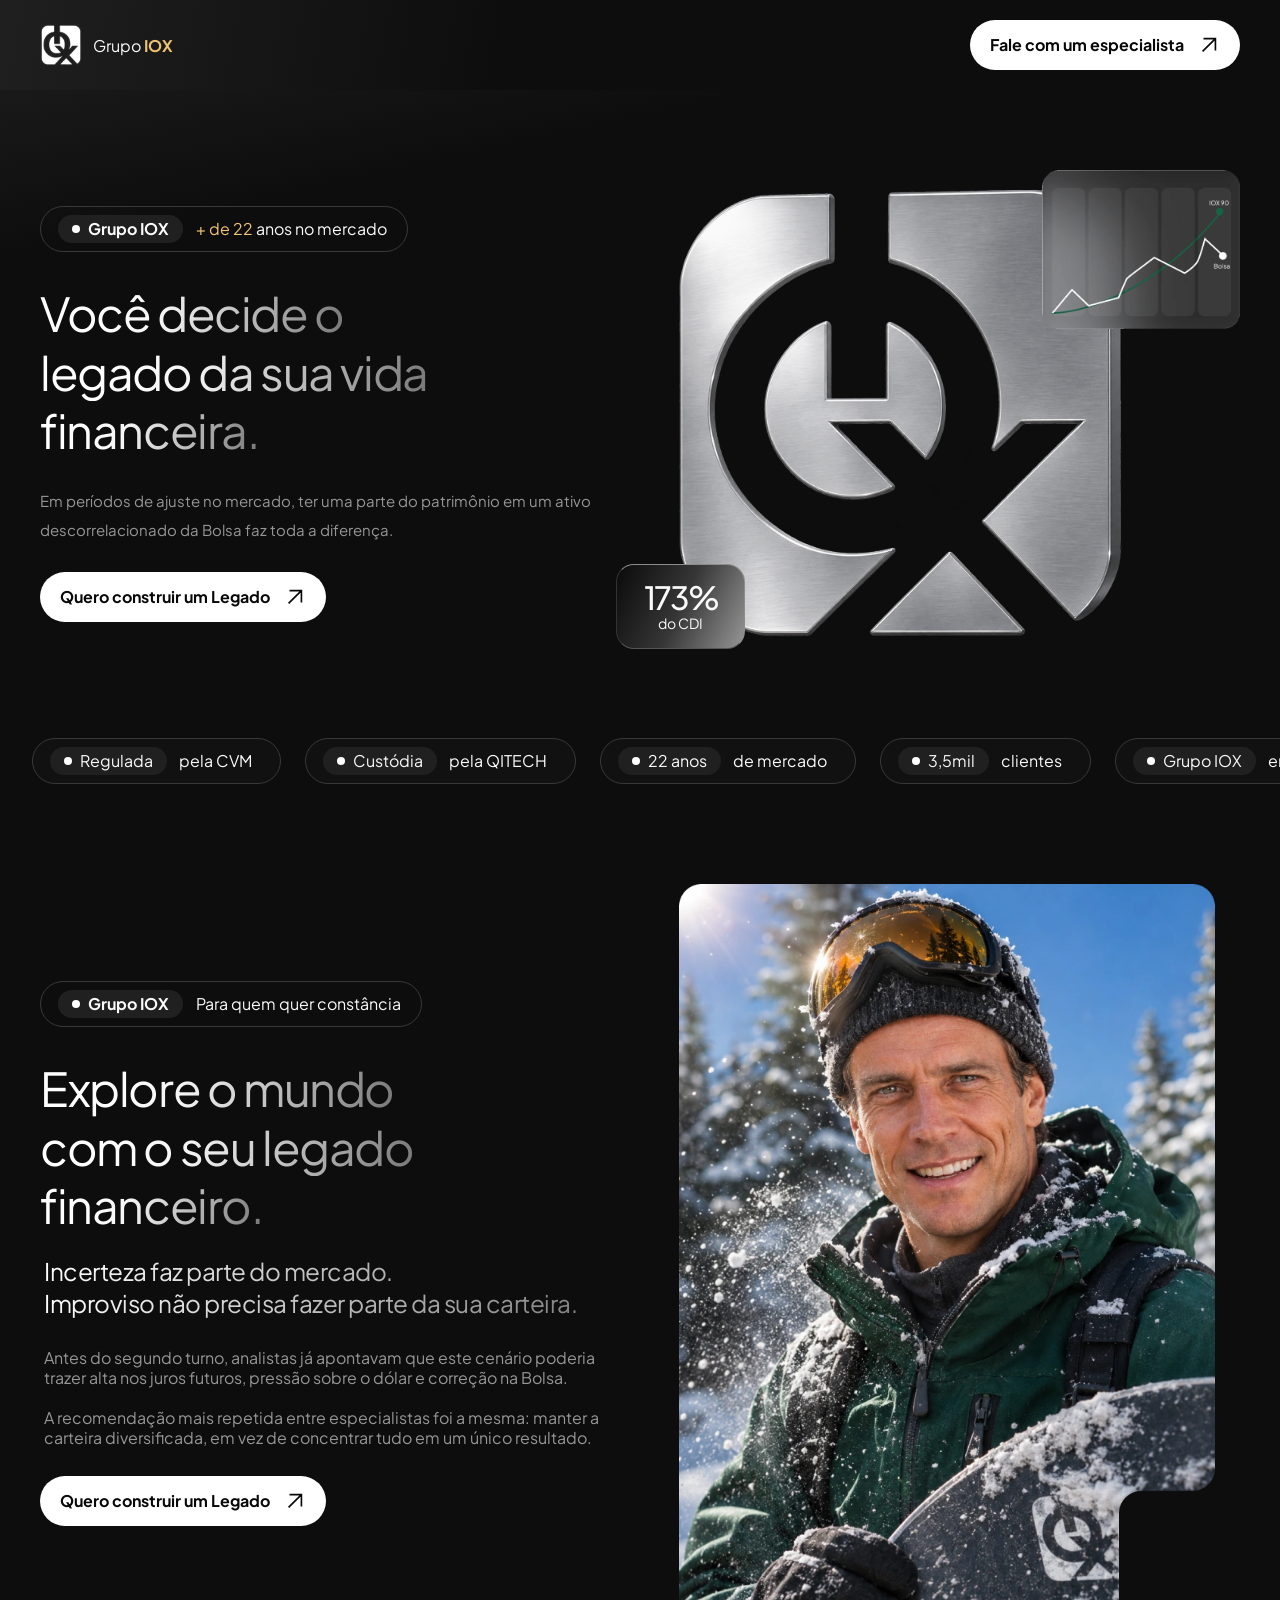
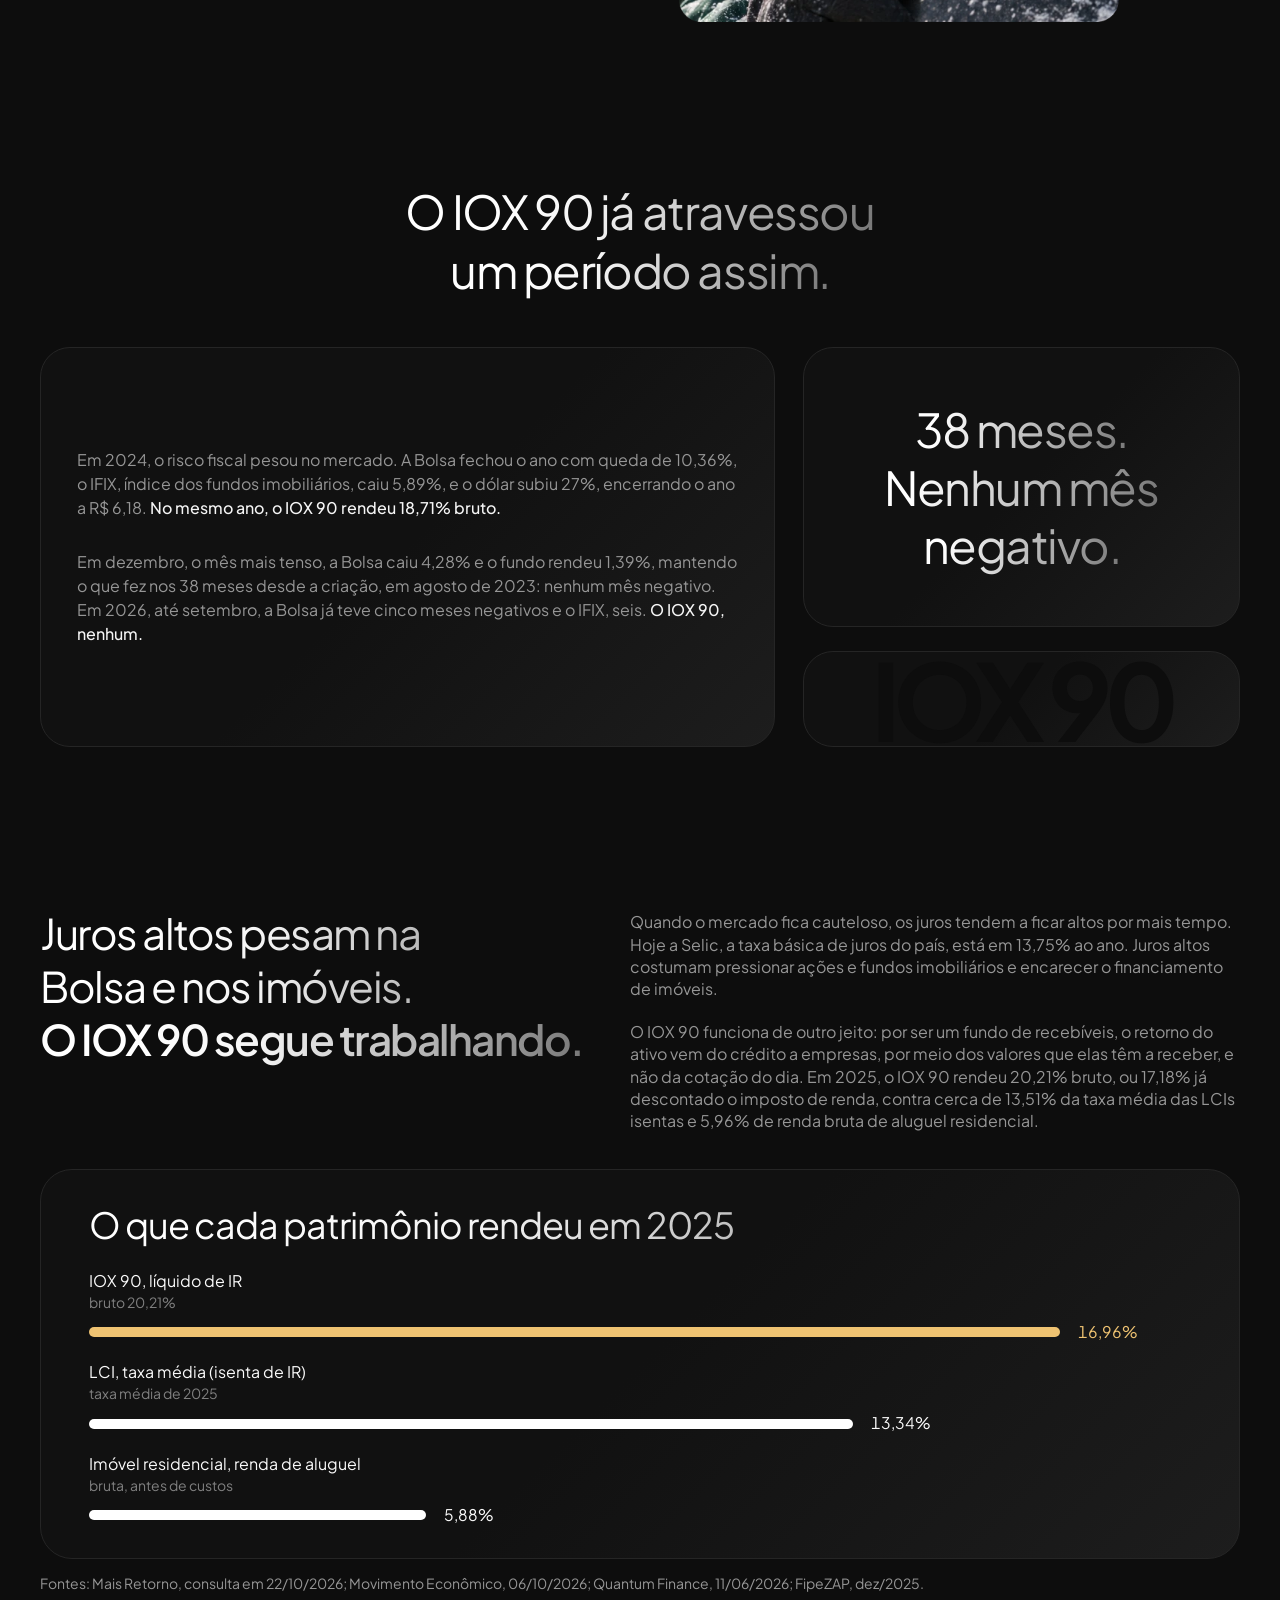
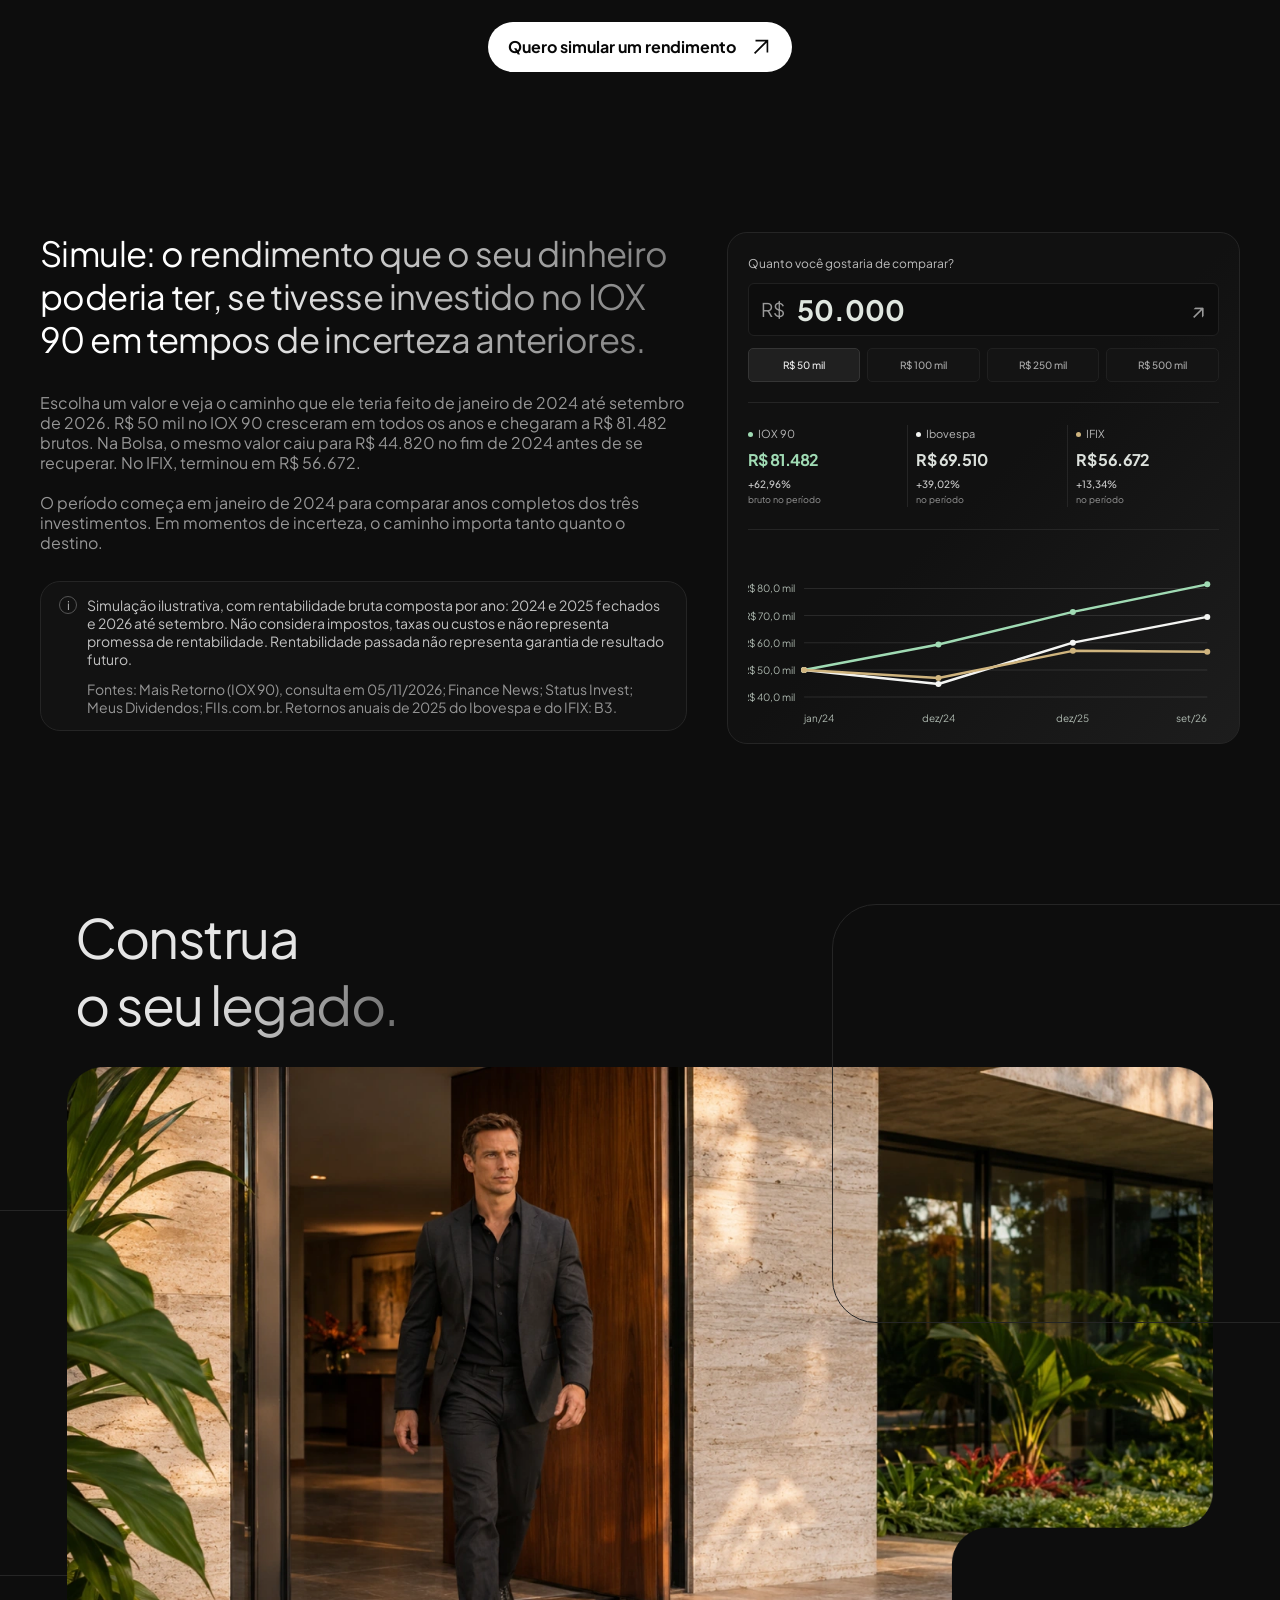
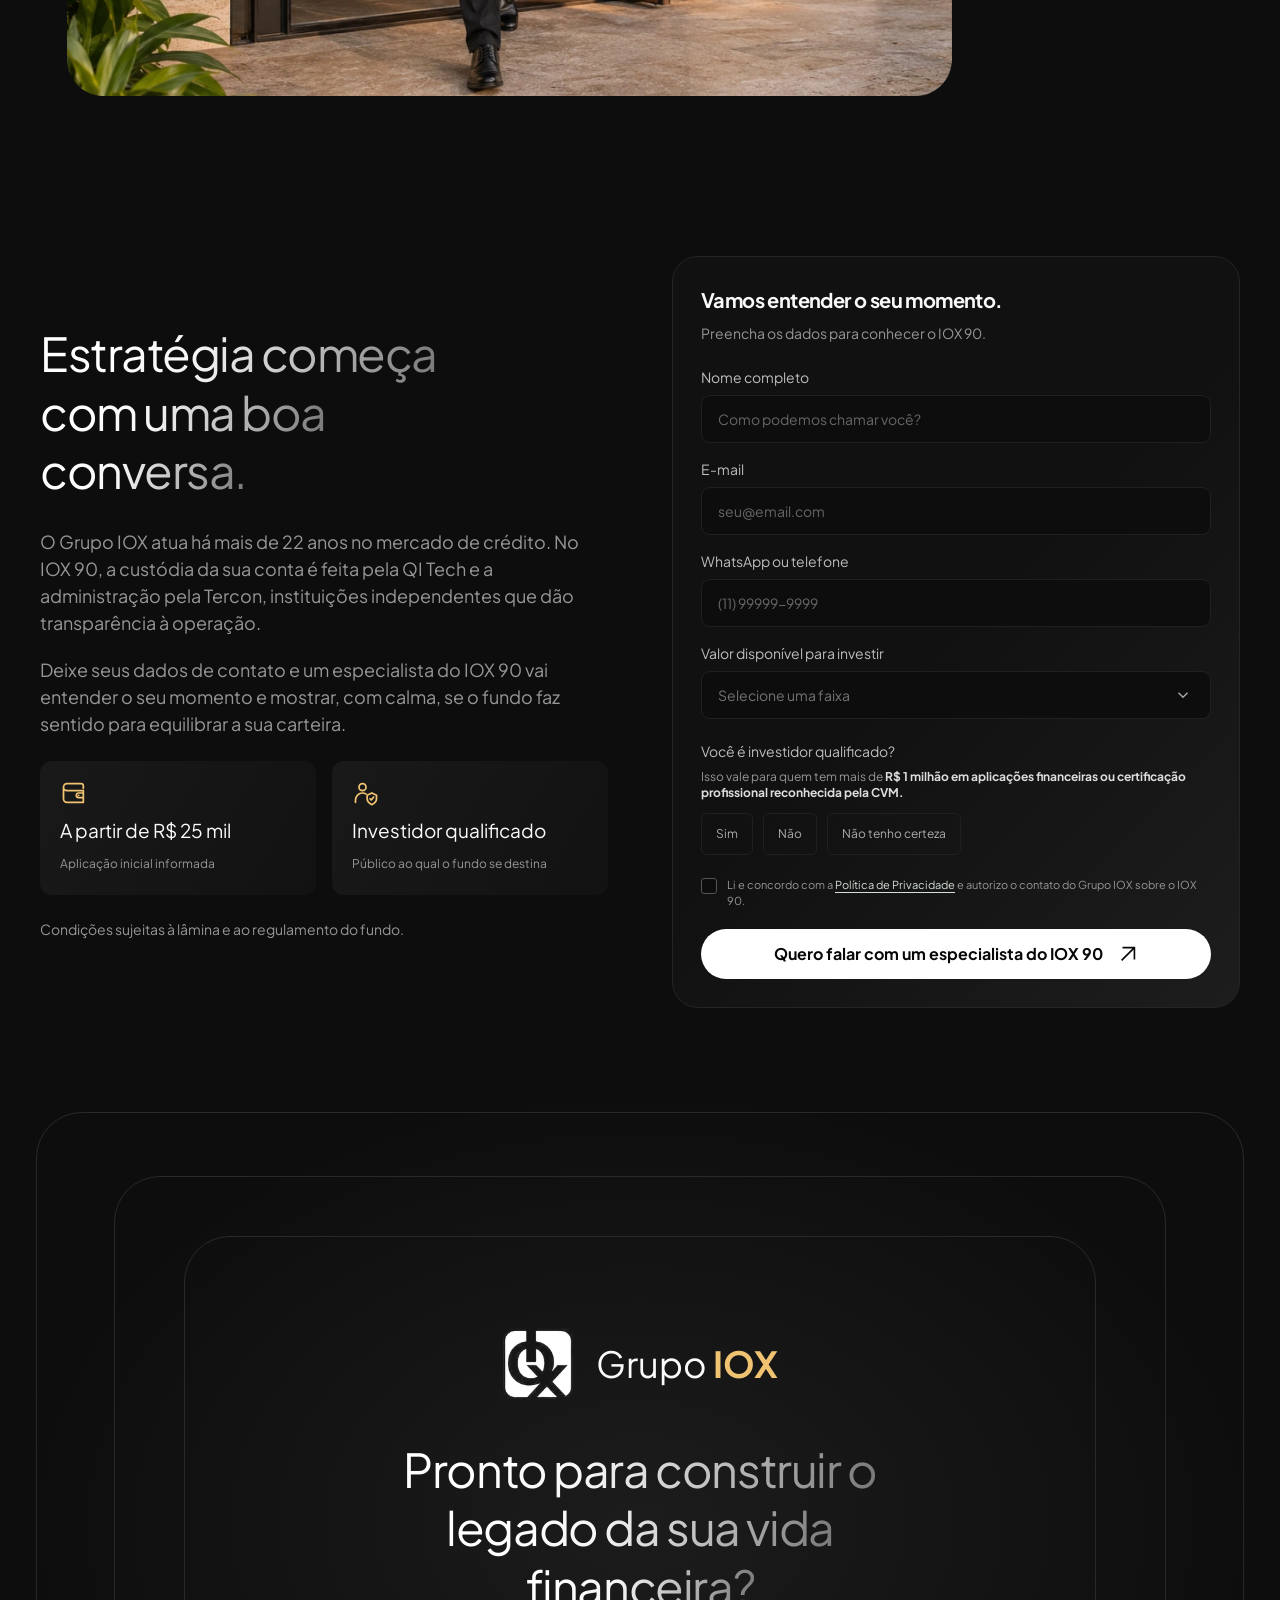
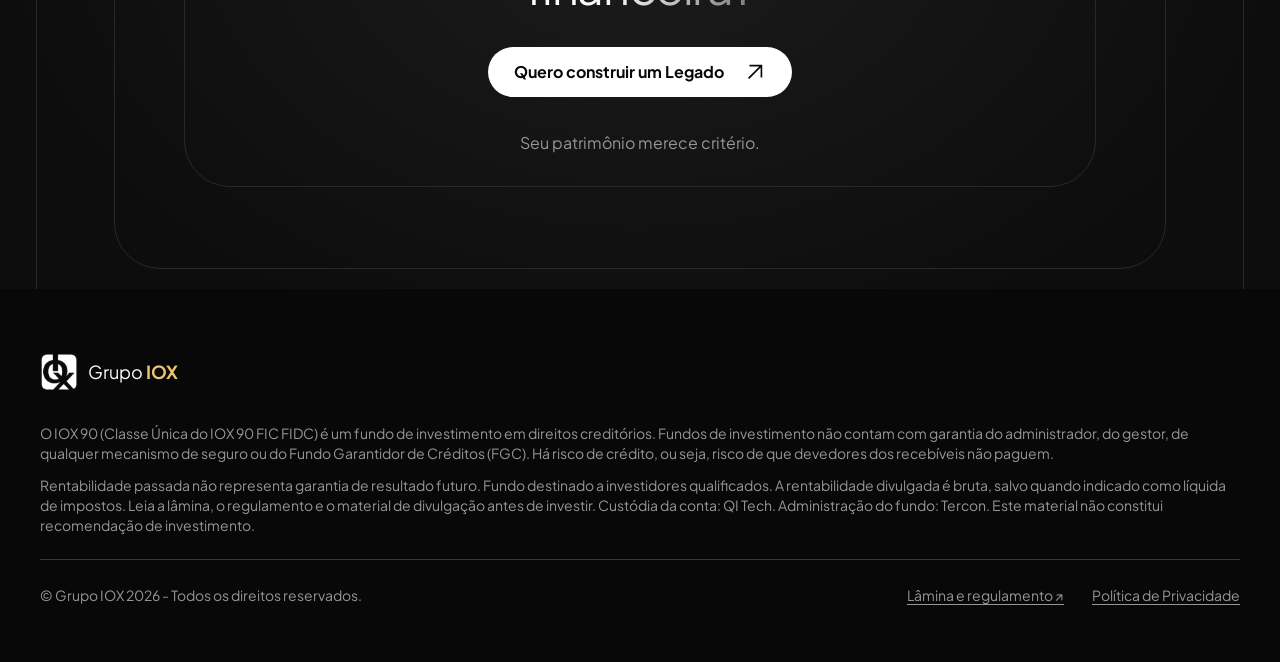
==== index.html @ c05b62bd "feat: build IOX landing page and configure Pages publishing" ====
<!doctype html>
<html lang="pt-BR">
  <head>
    <meta charset="utf-8">
    <meta name="viewport" content="width=device-width, initial-scale=1">
    <meta name="theme-color" content="#0d0d0d">
    <meta name="description" content="Você decide o legado da sua vida financeira. Conheça o Grupo IOX e converse com um especialista.">
    <title>Grupo IOX | Construa seu legado financeiro</title>
    <link rel="icon" href="assets/images/iox-symbol.png" type="image/png">
    <link rel="preload" href="assets/fonts/plus-jakarta-sans-400.ttf" as="font" type="font/ttf" crossorigin>
    <link rel="stylesheet" href="styles.css">
    <script src="script.js" defer></script>
    <script src="contact.js" defer></script>
    <script src="form-controls.js" type="module"></script>
    <script src="section-effects.js" type="module"></script>
    <script src="simulator.js" type="module"></script>
  </head>
  <body>
    <a class="skip-link" href="#conteudo">Ir para o conteúdo</a>
    <header class="site-header">
      <div class="header-inner">
        <a class="brand" href="./" aria-label="Grupo IOX — início">
          <img src="assets/images/iox-symbol.png" width="42" height="42" alt="">
          <span>Grupo <strong>IOX</strong></span>
        </a>
        <a class="button header-contact" href="#contato">
          <span>Fale com um especialista</span>
          <svg viewBox="0 0 24 24" aria-hidden="true"><path d="M5 19 19 5M6 5h13v13"/></svg>
        </a>
      </div>
    </header>
    <main id="conteudo">
      <section class="hero" aria-labelledby="hero-title">
        <div class="hero-inner">
          <div class="hero-copy">
            <p class="experience"><span class="experience-brand">Grupo IOX</span> <span><span class="gold">+ de 22</span> anos no mercado</span></p>
            <h1 id="hero-title"><span>Você decide o</span> <span>legado da sua vida</span> <span>financeira.</span></h1>
            <p class="hero-description">Em períodos de ajuste no mercado, ter uma parte do patrimônio em<br class="desktop-break"> um ativo descorrelacionado da Bolsa faz toda a diferença.</p>
            <a class="button hero-contact" href="#contato">
              <span>Quero construir um Legado</span>
              <svg viewBox="0 0 24 24" aria-hidden="true"><path d="M5 19 19 5M6 5h13v13"/></svg>
            </a>
          </div>
          <div class="hero-art" role="img" aria-label="Símbolo metálico do Grupo IOX, com gráfico ilustrativo do IOX 90 e da Bolsa e destaque de 173% do CDI.">
            <img class="metal-symbol" src="assets/images/iox-metal.png" width="558" height="561" alt="" fetchpriority="high">
            <div class="floating-card chart-card"><img class="performance-chart card-surface" src="assets/images/iox-chart.webp" width="494" height="396" alt=""></div>
            <div class="floating-card number-card"><div class="performance-number card-surface" aria-hidden="true"><strong>173%</strong><span>do CDI</span></div></div>
          </div>
        </div>
        <div class="credentials" role="region" aria-label="Informações sobre o Grupo IOX" tabindex="0">
          <div class="credentials-track">
          <ul class="credentials-list">
            <li><span class="credential-label">Regulada</span><span>pela CVM</span></li>
            <li><span class="credential-label">Custódia</span><span>pela QITECH</span></li>
            <li><span class="credential-label">22 anos</span><span>de mercado</span></li>
            <li><span class="credential-label">3,5mil</span><span>clientes</span></li>
            <li><span class="credential-label">Grupo IOX</span><span>entre as maiores gestoras de FIDIC do país</span></li>
          </ul>
          <ul class="credentials-list credentials-repeat" aria-hidden="true">
            <li><span class="credential-label">Regulada</span><span>pela CVM</span></li>
            <li><span class="credential-label">Custódia</span><span>pela QITECH</span></li>
            <li><span class="credential-label">22 anos</span><span>de mercado</span></li>
            <li><span class="credential-label">3,5mil</span><span>clientes</span></li>
            <li><span class="credential-label">Grupo IOX</span><span>entre as maiores gestoras de FIDIC do país</span></li>
          </ul>
          </div>
        </div>
      </section>
      <section class="lifestyle" aria-labelledby="lifestyle-title">
        <div class="lifestyle-inner">
          <div class="lifestyle-copy">
            <p class="experience"><span class="experience-brand">Grupo IOX</span> <span>Para quem quer constância</span></p>
            <h2 class="section-title" id="lifestyle-title"><span>Explore o mundo</span> <span>com o seu legado</span> <span>financeiro.</span></h2>
            <p class="lifestyle-intro">Incerteza faz parte do mercado.<br>Improviso não precisa fazer parte<br class="lifestyle-break"> da sua carteira.</p>
            <div class="lifestyle-text">
              <p>Antes do segundo turno, analistas já apontavam que este cenário poderia trazer alta nos juros futuros, pressão sobre o dólar e correção na Bolsa.</p>
              <p>A recomendação mais repetida entre especialistas foi a mesma: manter a carteira diversificada, em vez de concentrar tudo em um único resultado.</p>
            </div>
            <a class="button" href="#contato"><span>Quero construir um Legado</span><svg viewBox="0 0 24 24" aria-hidden="true"><path d="M5 19 19 5M6 5h13v13"/></svg></a>
          </div>
          <img class="lifestyle-image" src="assets/images/iox-snowboard.webp" width="708" height="976" alt="Homem com equipamento de snowboard em uma paisagem de neve, segurando uma prancha com o símbolo IOX." loading="lazy" decoding="async">
        </div>
      </section>
      <section class="proof" aria-labelledby="proof-title">
        <h2 class="section-title proof-title" id="proof-title"><span>O IOX 90 já atravessou</span> <span>um período assim.</span></h2>
        <div class="proof-grid">
          <div class="proof-story">
            <p>Em 2024, o risco fiscal pesou no mercado. A Bolsa fechou o ano com queda de 10,36%, o IFIX, índice dos fundos imobiliários, caiu 5,89%, e o dólar subiu 27%, encerrando o ano a R$ 6,18. <strong>No mesmo ano, o IOX 90 rendeu 18,71% bruto.</strong></p>
            <p>Em dezembro, o mês mais tenso, a Bolsa caiu 4,28% e o fundo rendeu 1,39%, mantendo o que fez nos 38 meses desde a criação, em agosto de 2023: nenhum mês negativo. Em 2026, até setembro, a Bolsa já teve cinco meses negativos e o IFIX, seis. <strong>O IOX 90, nenhum.</strong></p>
          </div>
          <div class="proof-highlight">
            <p class="proof-stat"><span>38 meses.</span><span>Nenhum mês</span><span>negativo.</span></p>
            <div class="proof-watermark" aria-hidden="true">IOX 90</div>
          </div>
        </div>
      </section>
      <section class="comparison" aria-labelledby="comparison-title">
        <div class="comparison-overview">
          <h2 class="section-title" id="comparison-title"><span class="comparison-context">Juros altos pesam na<br class="comparison-break"> Bolsa e nos imóveis.</span> <span><strong>O IOX 90 segue<br class="comparison-break"> trabalhando.</strong></span></h2>
          <div class="comparison-copy">
            <p>Quando o mercado fica cauteloso, os juros tendem a ficar altos por mais tempo. Hoje a Selic, a taxa básica de juros do país, está em 13,75% ao ano. Juros altos costumam pressionar ações e fundos imobiliários e encarecer o financiamento de imóveis.</p>
            <p>O IOX 90 funciona de outro jeito: por ser um fundo de recebíveis, o retorno do ativo vem do crédito a empresas, por meio dos valores que elas têm a receber, e não da cotação do dia. Em 2025, o IOX 90 rendeu 20,21% bruto, ou 17,18% já descontado o imposto de renda, contra cerca de 13,51% da taxa média das LCIs isentas e 5,96% de renda bruta de aluguel residencial.</p>
          </div>
        </div>
        <figure class="returns-figure" aria-labelledby="returns-title" aria-describedby="returns-sources">
          <div class="returns-card">
            <h3 class="returns-title" id="returns-title">O que cada patrimônio rendeu em 2025</h3>
            <dl class="returns-list">
              <div class="return-row return-featured">
                <dt>IOX 90, líquido de IR<small>bruto 20,21%</small></dt>
                <dd style="--return-ratio:1"><span class="return-track" aria-hidden="true"><span></span></span><span class="return-value" data-value="17.18">17,18%</span></dd>
              </div>
              <div class="return-row">
                <dt>LCI, taxa média (isenta de IR)<small>taxa média de 2025</small></dt>
                <dd style="--return-ratio:.7864"><span class="return-track" aria-hidden="true"><span></span></span><span class="return-value" data-value="13.51">13,51%</span></dd>
              </div>
              <div class="return-row">
                <dt>Imóvel residencial, renda de aluguel<small>bruta, antes de custos</small></dt>
                <dd style="--return-ratio:.3469"><span class="return-track" aria-hidden="true"><span></span></span><span class="return-value" data-value="5.96">5,96%</span></dd>
              </div>
            </dl>
          </div>
          <figcaption id="returns-sources">Fontes: Mais Retorno, consulta em 22/10/2026; Movimento Econômico, 06/10/2026; Quantum Finance, 11/06/2026; FipeZAP, dez/2025.</figcaption>
        </figure>
        <div class="comparison-action"><a class="button" href="#simulador"><span>Quero simular um rendimento</span><svg viewBox="0 0 24 24" aria-hidden="true"><path d="M5 19 19 5M6 5h13v13"/></svg></a></div>
      </section>
      <section class="simulator" id="simulador" aria-labelledby="simulator-title">
        <div class="simulator-intro">
          <h2 id="simulator-title">Simule: o rendimento que o seu dinheiro poderia ter, se tivesse investido no IOX 90 em tempos de incerteza anteriores.</h2>
          <div class="simulator-copy">
            <p>Escolha um valor e veja o caminho que ele teria feito de janeiro de 2024 até setembro de 2026. R$ 50 mil no IOX 90 cresceram em todos os anos e chegaram a R$ 81.482 brutos. Na Bolsa, o mesmo valor caiu para R$ 44.820 no fim de 2024 antes de se recuperar. No IFIX, terminou em R$ 56.672.</p>
            <p>O período começa em janeiro de 2024 para comparar anos completos dos três investimentos. Em momentos de incerteza, o caminho importa tanto quanto o destino.</p>
          </div>
          <div class="simulator-notes" id="simulator-notes">
            <span class="info-mark" aria-hidden="true">i</span>
            <div><p>Simulação ilustrativa, com rentabilidade bruta composta por ano: 2024 e 2025 fechados e 2026 até setembro. Não considera impostos, taxas ou custos e não representa promessa de rentabilidade. Rentabilidade passada não representa garantia de resultado futuro.</p><p>Fontes: Mais Retorno (IOX 90), consulta em 05/11/2026; Finance News; Status Invest; Meus Dividendos; FIIs.com.br. Retornos anuais de 2025 do Ibovespa e do IFIX: B3.</p></div>
          </div>
        </div>
        <div class="simulator-panel" aria-describedby="simulator-notes">
          <div class="sim-controls">
            <label for="investment">Quanto você gostaria de comparar?</label>
            <div class="currency-field"><span aria-hidden="true">R$</span><input id="investment" type="text" inputmode="numeric" value="50.000" aria-describedby="investment-error" autocomplete="off" spellcheck="false"><span class="input-edit" aria-hidden="true">↗</span></div>
            <p id="investment-error" class="field-error" aria-live="polite"></p>
            <div class="presets" role="group" aria-label="Valores sugeridos"><button type="button" class="preset active" data-amount="50000" aria-pressed="true">R$ 50 mil</button><button type="button" class="preset" data-amount="100000" aria-pressed="false">R$ 100 mil</button><button type="button" class="preset" data-amount="250000" aria-pressed="false">R$ 250 mil</button><button type="button" class="preset" data-amount="500000" aria-pressed="false">R$ 500 mil</button></div>
          </div>
          <div class="sim-results" aria-live="polite" aria-atomic="true">
            <div class="result result-featured"><span class="result-label"><i class="label-dot" aria-hidden="true"></i>IOX 90</span><strong class="result-value" data-result="iox">R$ 81.482</strong><span class="result-bottom"><strong>+62,96%</strong><small>bruto no período</small></span></div>
            <div class="result"><span class="result-label"><i class="label-dot" aria-hidden="true"></i>Ibovespa</span><strong class="result-value" data-result="ibov">R$ 69.510</strong><span class="result-bottom"><strong>+39,02%</strong><small>no período</small></span></div>
            <div class="result"><span class="result-label"><i class="label-dot" aria-hidden="true"></i>IFIX</span><strong class="result-value" data-result="ifix">R$ 56.672</strong><span class="result-bottom"><strong>+13,34%</strong><small>no período</small></span></div>
          </div>
          <div class="journey-chart-wrap"><svg id="journey-chart" viewBox="0 0 640 180" role="img" aria-labelledby="journey-chart-title"><title id="journey-chart-title">Caminho de R$ 50 mil, de janeiro de 2024 a setembro de 2026</title><g id="journey-grid"></g><g id="journey-series"></g><g class="journey-dates"><text>jan/24</text><text>dez/24</text><text>dez/25</text><text>set/26</text></g></svg></div>
          <noscript><p class="simulator-fallback">Ative o JavaScript para comparar outros valores. Os resultados apresentados correspondem a R$ 50 mil.</p></noscript>
        </div>
      </section>
      <section class="legacy" aria-labelledby="legacy-title">
        <div class="legacy-outline legacy-outline-left" aria-hidden="true"></div>
        <div class="legacy-inner">
          <h2 class="legacy-title" id="legacy-title"><span>Construa</span><span>o seu legado.</span></h2>
          <img class="legacy-image" src="assets/images/iox-legacy.webp" width="1470" height="807" alt="Homem de terno saindo de uma residência de arquitetura contemporânea, cercada por plantas." loading="lazy" decoding="async">
        </div>
        <div class="legacy-outline legacy-outline-right" aria-hidden="true"></div>
      </section>
      <section class="contact" id="contato" aria-labelledby="contact-title">
        <div class="contact-copy">
          <h2 class="section-title" id="contact-title"><span>Estratégia começa</span><span>com uma boa</span><span>conversa.</span></h2>
          <div class="contact-description">
            <p>O Grupo IOX atua há mais de 22 anos no mercado de crédito. No IOX 90, a custódia da sua conta é feita pela QI Tech e a administração pela Tercon, instituições independentes que dão transparência à operação.</p>
            <p>Deixe seus dados de contato e um especialista do IOX 90 vai entender o seu momento e mostrar, com calma, se o fundo faz sentido para equilibrar a sua carteira.</p>
          </div>
          <div class="contact-facts">
            <div><svg viewBox="0 0 24 24" aria-hidden="true"><path d="M20 8V6a2 2 0 0 0-2-2H6a3 3 0 0 0 0 6h14v10H6a3 3 0 0 1-3-3V7M20 12h-4a2 2 0 0 0 0 4h4M16 14h.01"/></svg><strong>A partir de R$ 25 mil</strong><span>Aplicação inicial informada</span></div>
            <div><svg viewBox="0 0 24 24" aria-hidden="true"><circle cx="9" cy="7" r="3"/><path d="M3 20v-2a6 6 0 0 1 6-6c1.1 0 2.1.3 3 .8m5-.8 4 2v3c0 2-2 4-4 5-2-1-4-3-4-5v-3l4-2Zm-1.5 5 1 1 2-2.5"/></svg><strong>Investidor qualificado</strong><span>Público ao qual o fundo se destina</span></div>
          </div>
          <p class="contact-conditions">Condições sujeitas à lâmina e ao regulamento do fundo.</p>
        </div>
        <div class="form-card">
          <div class="form-heading"><h3>Vamos entender o seu momento.</h3><p>Preencha os dados para conhecer o IOX 90.</p></div>
          <form id="lead-form">
            <div class="form-fields">
              <div class="form-field"><label for="name">Nome completo</label><input id="name" name="name" type="text" placeholder="Como podemos chamar você?" autocomplete="name" required minlength="3" maxlength="120"></div>
              <div class="form-field"><label for="email">E-mail</label><input id="email" name="email" type="email" placeholder="seu@email.com" autocomplete="email" required maxlength="254"></div>
              <div class="form-field"><label for="phone">WhatsApp ou telefone</label><input id="phone" name="phone" type="tel" placeholder="(11) 99999-9999" autocomplete="tel" required pattern="[0-9\s\(\)\+\.\-]{10,25}" maxlength="25"></div>
              <div class="form-field"><label for="amount">Valor disponível para investir</label><select id="amount" name="amount" required><option value="">Selecione uma faixa</option><option value="up-to-25k">Até R$ 25 mil</option><option value="25k-100k">De R$ 25 mil a R$ 100 mil</option><option value="100k-500k">De R$ 100 mil a R$ 500 mil</option><option value="over-500k">Acima de R$ 500 mil</option></select></div>
            </div>
            <fieldset class="qualification"><legend>Você é investidor qualificado?</legend><p id="qualification-help">Isso vale para quem tem mais de <strong>R$ 1 milhão em aplicações financeiras ou certificação profissional reconhecida pela CVM.</strong></p><div class="radio-group"><label><input type="radio" name="qualified" value="yes" aria-describedby="qualification-help" required><span>Sim</span></label><label><input type="radio" name="qualified" value="no" aria-describedby="qualification-help"><span>Não</span></label><label><input type="radio" name="qualified" value="unsure" aria-describedby="qualification-help"><span>Não tenho certeza</span></label></div></fieldset>
            <label class="consent"><input type="checkbox" name="consent" required><span>Li e concordo com a <a href="https://grupoiox.com.br/politica-de-privacidade" target="_blank" rel="noopener noreferrer">Política de Privacidade</a> e autorizo o contato do Grupo IOX sobre o IOX 90.</span></label>
            <button class="button form-submit" type="submit" disabled><span>Quero falar com um especialista do IOX 90</span><svg viewBox="0 0 24 24" aria-hidden="true"><path d="M5 19 19 5M6 5h13v13"/></svg></button>
            <noscript><p class="contact-notice">Ative o JavaScript para usar o formulário ou escreva para <a href="mailto:contato@iox.com.vc">contato@iox.com.vc</a>.</p></noscript>
          </form>
          <div class="form-success" id="form-success" hidden tabindex="-1" role="status" aria-labelledby="contact-next-title">
            <h3 id="contact-next-title">Vamos conversar sobre o seu momento.</h3>
            <p id="success-copy"></p>
            <p class="contact-notice">Os dados preenchidos não foram enviados. Continue o contato pelo e-mail abaixo.</p>
            <a class="contact-email" href="mailto:contato@iox.com.vc">contato@iox.com.vc</a>
            <button class="button form-reset" type="button" id="form-reset">Voltar ao formulário<svg viewBox="0 0 24 24" aria-hidden="true"><path d="M5 19 19 5M6 5h13v13"/></svg></button>
          </div>
        </div>
      </section>
      <section class="closing" aria-labelledby="closing-title">
        <div class="closing-frame closing-frame-outer" aria-hidden="true"></div>
        <div class="closing-frame closing-frame-middle" aria-hidden="true"></div>
        <div class="closing-frame closing-frame-inner" aria-hidden="true"></div>
        <div class="closing-content">
          <div class="brand closing-brand"><img src="assets/images/iox-symbol.png" width="72" height="72" alt=""><span>Grupo <strong>IOX</strong></span></div>
          <h2 class="section-title closing-title" id="closing-title"><span>Pronto para construir o</span><span>legado da sua vida</span><span>financeira?</span></h2>
          <a class="button closing-contact" href="#contato"><span>Quero construir um Legado</span><svg viewBox="0 0 24 24" aria-hidden="true"><path d="M5 19 19 5M6 5h13v13"/></svg></a>
          <p>Seu patrimônio merece critério.</p>
        </div>
      </section>
    </main>
    <footer class="site-footer">
      <div class="footer-inner">
        <a class="brand footer-brand" href="./" aria-label="Grupo IOX — início"><img src="assets/images/iox-symbol.png" width="38" height="38" alt=""><span>Grupo <strong>IOX</strong></span></a>
        <div class="footer-legal">
          <p>O IOX 90 (Classe Única do IOX 90 FIC FIDC) é um fundo de investimento em direitos creditórios. Fundos de investimento não contam com garantia do administrador, do gestor, de qualquer mecanismo de seguro ou do Fundo Garantidor de Créditos (FGC). Há risco de crédito, ou seja, risco de que devedores dos recebíveis não paguem.</p>
          <p>Rentabilidade passada não representa garantia de resultado futuro. Fundo destinado a investidores qualificados. A rentabilidade divulgada é bruta, salvo quando indicado como líquida de impostos. Leia a lâmina, o regulamento e o material de divulgação antes de investir. Custódia da conta: QI Tech. Administração do fundo: Tercon. Este material não constitui recomendação de investimento.</p>
        </div>
        <div class="footer-bottom"><p>© Grupo IOX 2026 - Todos os direitos reservados.</p><nav aria-label="Documentos e privacidade"><a href="https://iox.com.vc/investimento/fic-de-fidc-iox-90/" target="_blank" rel="noopener noreferrer">Lâmina e regulamento ↗</a><a href="https://grupoiox.com.br/politica-de-privacidade" target="_blank" rel="noopener noreferrer">Política de Privacidade</a></nav></div>
      </div>
    </footer>
  </body>
</html>
---- styles.css ----
@font-face {
  font-family: "Plus Jakarta Sans";
  src: url("assets/fonts/plus-jakarta-sans-400.ttf") format("truetype");
  font-weight: 400;
  font-style: normal;
  font-display: swap;
}

@font-face {
  font-family: "Plus Jakarta Sans";
  src: url("assets/fonts/plus-jakarta-sans-500.ttf") format("truetype");
  font-weight: 500;
  font-style: normal;
  font-display: swap;
}

@font-face {
  font-family: "Plus Jakarta Sans";
  src: url("assets/fonts/plus-jakarta-sans-600.ttf") format("truetype");
  font-weight: 600;
  font-style: normal;
  font-display: swap;
}

@font-face {
  font-family: "Plus Jakarta Sans";
  src: url("assets/fonts/plus-jakarta-sans-700.ttf") format("truetype");
  font-weight: 700;
  font-style: normal;
  font-display: swap;
}

:root {
  color-scheme: dark;
  font-family: "Plus Jakarta Sans", sans-serif;
  color: #fafafa;
  background: #0d0d0d;
  font-synthesis: none;
  -webkit-font-smoothing: antialiased;
  --card-surface: linear-gradient(135deg, #111 50%, #1d1d1d);
  --card-border: #252525;
  --field-surface: #0d0d0d;
  --field-border: #2b2b2b;
}

* { box-sizing: border-box; }
[hidden] { display: none !important; }
body { margin: 0; background: #0d0d0d; }
.hero { background: linear-gradient(347.74deg, #0d0d0d 82.73%, #1f1f1f 108.02%); }
a { color: inherit; text-decoration: none; }
img { display: block; max-width: 100%; }
:focus-visible { outline: 2px solid #efc372; outline-offset: 6px; }
:root[data-input-modality="pointer"] :focus { outline: none; }

.skip-link { position: fixed; z-index: 10; top: 12px; left: 12px; padding: 12px 18px; background: white; color: #0d0d0d; transform: translateY(-160%); }
.skip-link:focus { transform: translateY(0); }
.site-header { height: 90px; background: linear-gradient(100deg, #1f1f1f 0%, #0d0d0d 40%); }
.header-inner { width: min(100% - 80px, 1440px); height: 100%; margin-inline: auto; display: flex; align-items: center; justify-content: space-between; }
.brand { display: inline-flex; align-items: center; gap: 11px; flex-shrink: 0; font-size: 16px; white-space: nowrap; }
.brand strong { color: #efc372; font-weight: 700; }
.button { min-height: 50px; display: inline-flex; align-items: center; justify-content: center; gap: 14px; padding: 10px 20px; border-radius: 100px; background: #fff; color: #080808; font-size: 16px; font-weight: 700; line-height: 1.5; transition: background-color 160ms ease; }
.button:hover { background: #e9e9e9; }
.button svg { flex: 0 0 22px; width: 22px; height: 22px; fill: none; stroke: currentColor; stroke-width: 1.8; }
.header-contact { margin-right: -35px; }
.hero-inner { width: min(100% - 80px, 1456px); margin-inline: auto; padding-top: 84px; padding-bottom: 50px; display: grid; grid-template-columns: repeat(2, minmax(0, 1fr)); gap: 24px; }
.hero-copy { min-width: 0; padding-top: 54px; }
.experience { display: inline-flex; align-items: center; gap: 13px; margin: 0 0 32px 10px; padding: 7px 27px 7px 17px; border: 1px solid #393939; border-radius: 100px; font-size: 16px; line-height: 30px; white-space: nowrap; }
.experience-brand { display: flex; align-items: center; gap: 8px; padding-inline: 14px; border-radius: 100px; background: #202020; font-weight: 700; line-height: 28px; }
.experience-brand::before, .credential-label::before { content: ""; width: 8px; height: 8px; flex: 0 0 8px; border-radius: 50%; background: #fff; }
.gold { color: #efc372; }
h1, .section-title { margin: 0; font-size: 70px; font-weight: 400; line-height: 1.25; letter-spacing: 0; }
h1 > span, .section-title > span { display: block; width: fit-content; background: linear-gradient(100deg, #fff 18%, #f5f5f5 40%, #777 100%); background-clip: text; -webkit-text-fill-color: transparent; }
.hero-description { margin: 33px 0 34px; color: #969696; font-size: 18px; line-height: 35px; letter-spacing: 0; }
.hero-art { position: relative; width: 778px; max-width: none; aspect-ratio: 778 / 609; margin-left: 2px; }
.metal-symbol { position: absolute; width: 71.72%; height: auto; top: 4%; left: 9.9%; }
.floating-card { position: absolute; animation: card-float 7s ease-in-out infinite; }
.chart-card { width: 31.75%; right: 0; top: 0; }
.number-card { bottom: 12px; left: 0; width: 161px; height: 106px; animation-duration: 8s; animation-delay: -3s; }
.card-surface { transform: translate(var(--pointer-x, 0px), var(--pointer-y, 0px)) rotate(var(--pointer-rotation, 0deg)); transition: transform 400ms ease-out; }
.performance-chart { width: 100%; height: auto; }
.performance-number { width: 100%; height: 100%; display: flex; flex-direction: column; justify-content: center; align-items: center; border-radius: 23px; background: linear-gradient(115deg, #0d0d0d 3%, #363636 50%, #969696 100%); border: 1px solid #8c8c8c; border-left-color: #333; border-bottom-color: #555; }
.performance-number strong { font-size: 48px; font-weight: 500; line-height: 1.05; letter-spacing: -2px; }
.performance-number span { font-size: 16px; line-height: 1.2; }
.credentials { --credential-gap: 24px; width: 100%; overflow-x: auto; padding: 0 32px 20px; scrollbar-width: none; }
.credentials.is-ready { overflow-x: hidden; }
.credentials-track { display: flex; width: max-content; }
.is-ready .credentials-track { animation: credentials-loop var(--marquee-duration, 45s) linear infinite; }
.credentials:hover .credentials-track, .credentials:focus-within .credentials-track { animation-play-state: paused; }
.credentials::-webkit-scrollbar { display: none; }
.credentials-list { display: flex; align-items: center; gap: var(--credential-gap); padding: 0 var(--credential-gap) 0 0; margin: 0; list-style: none; flex-shrink: 0; }
.credentials li { display: flex; align-items: center; gap: 12px; border: 1px solid #393939; border-radius: 100px; padding: 7px 28px 7px 17px; font-size: 16px; line-height: 30px; white-space: nowrap; background: #111; }
.credential-label { display: inline-flex; align-items: center; gap: 8px; border-radius: 100px; padding-inline: 14px; background: #202020; line-height: 28px; }

@keyframes credentials-loop { to { transform: translateX(-50%); } }
@keyframes card-float { 0%, 100% { transform: translateY(0) rotate(-.5deg); } 50% { transform: translateY(-8px) rotate(.5deg); } }

.lifestyle { padding: 128px 0 94px; }
.lifestyle-inner { width: min(100% - 80px, 1456px); margin-inline: auto; display: grid; grid-template-columns: repeat(2, minmax(0, 1fr)); gap: 28px; align-items: start; }
.lifestyle-copy { padding-top: 64px; }
.lifestyle .experience { margin-left: 0; }
.lifestyle-intro { margin: 22px 0 42px 4px; font-size: 30px; line-height: 38px; letter-spacing: -.5px; background: linear-gradient(100deg, #fff, #777); background-clip: text; -webkit-text-fill-color: transparent; }
.lifestyle-text { max-width: 500px; margin-left: 4px; margin-bottom: 42px; color: #969696; font-size: 16px; line-height: 20px; }
.lifestyle-text p { margin: 0 0 20px; }
.lifestyle-text p:last-child { margin-bottom: 0; }
.lifestyle-image { width: min(100%, 608px); height: auto; justify-self: center; }
.proof { width: min(100% - 80px, 1440px); margin-inline: auto; padding: 48px 0 180px; }
.proof-title { margin-bottom: 72px; text-align: center; }
.proof-title > span { margin-inline: auto; }
.proof-grid { display: grid; grid-template-columns: 1.68fr 1fr; gap: 28px; }
.proof-story, .proof-stat, .proof-watermark { border: 1px solid #252525; border-radius: 30px; background: linear-gradient(135deg, #111 50%, #1d1d1d); }
.proof-story { min-height: 520px; padding: 60px 46px; display: flex; flex-direction: column; justify-content: center; color: #969696; font-size: 16px; line-height: 30px; }
.proof-story p { margin: 0 0 30px; }
.proof-story p:last-child { margin-bottom: 0; }
.proof-story strong { color: #f5f5f5; font-weight: 500; }
.proof-highlight { min-width: 0; display: grid; grid-template-rows: 1fr 96px; gap: 24px; }
.proof-stat { margin: 0; display: flex; flex-direction: column; align-items: center; justify-content: center; padding: 42px 18px; font-size: 70px; line-height: 1.25; letter-spacing: -1.5px; }
.proof-stat span { background: linear-gradient(100deg, #fff 12%, #777 100%); background-clip: text; -webkit-text-fill-color: transparent; }
.proof-watermark { overflow: hidden; display: flex; align-items: center; justify-content: center; color: #0d0d0d; font-size: 158px; line-height: 1; font-weight: 700; letter-spacing: -8px; white-space: nowrap; }

.comparison { width: min(100% - 80px, 1456px); margin-inline: auto; padding: 128px 0 140px; }
.comparison-overview, .returns-figure { width: calc(100% + 84px); }
.comparison-overview { display: grid; grid-template-columns: 680px minmax(0, 1fr); gap: 68px; align-items: start; }
#comparison-title { letter-spacing: -1.5px; }
#comparison-title .comparison-context { text-wrap: balance; }
#comparison-title strong { font-weight: 600; }
.comparison-copy { padding-top: 16px; color: #969696; font-size: 16px; line-height: 1.5; }
.comparison-copy p { margin: 0 0 30px; }
.comparison-copy p:last-child { margin-bottom: 0; }
.returns-figure { margin: 72px 0 0; }
.returns-card { padding: 48px 56px 56px; border: 1px solid var(--card-border); border-radius: 32px; background: var(--card-surface); }
.returns-title { margin: 0 0 36px; font-size: 56px; line-height: 1.25; font-weight: 400; letter-spacing: -1px; background: linear-gradient(100deg, #fff 5%, #f5f5f5 35%, #666 100%); background-clip: text; -webkit-text-fill-color: transparent; }
.returns-list { margin: 0; }
.return-row + .return-row { margin-top: 26px; }
.return-row dt { font-size: 28px; line-height: 36px; }
.return-row small { display: block; font-size: 14px; line-height: 20px; color: #808080; }
.return-row dd { margin: 14px 0 0; display: grid; grid-template-columns: minmax(0, 1fr) 100px; gap: 32px; align-items: center; }
.return-track { display: block; height: 14px; max-width: 88%; }
.return-track > span { display: block; width: calc(100% * var(--return-ratio, 1)); height: 100%; border-radius: 100px; background: #fff; transform: scaleX(var(--return-progress, 1)); transform-origin: left center; }
.return-featured .return-track > span { background: #efc372; }
.return-value { text-align: right; font-size: 28px; line-height: 1; white-space: nowrap; font-variant-numeric: tabular-nums; }
.return-featured .return-value { color: #efc372; }
.returns-figure figcaption { margin-top: 20px; color: #969696; font-size: 16px; line-height: 1.5; }
.comparison-action { width: calc(100% + 84px); margin-top: 72px; text-align: center; }
.simulator { width: min(100% - 80px, 1456px); margin-inline: auto; padding: 110px 0 220px; display: grid; grid-template-columns: 1.26fr 1fr; gap: 60px; align-items: start; scroll-margin-top: 32px; }
.simulator-intro { min-width: 0; }
#simulator-title { margin: 0 0 48px; font-size: 52px; line-height: 1.25; font-weight: 400; letter-spacing: -.6px; background: linear-gradient(100deg, #fff 20%, #777 100%); background-clip: text; -webkit-text-fill-color: transparent; }
.simulator-copy { font-size: 16px; line-height: 20px; color: #969696; }
.simulator-copy p { margin: 0 0 20px; }
.simulator-notes { display: flex; align-items: start; gap: 10px; margin-top: 28px; padding: 14px 18px; border: 1px solid var(--card-border); border-radius: 20px; background: #121212; font-size: 14px; line-height: 18px; color: #c2c2c2; }
.info-mark { flex: 0 0 18px; width: 18px; height: 18px; display: grid; place-items: center; border: 1px solid #555; border-radius: 50%; font-size: 12px; }
.simulator-notes p { margin: 0; }
.simulator-notes p + p { margin-top: 12px; color: #969696; }
.simulator-panel { --field-border: #202020; min-width: 0; padding: 22px 20px 14px; border: 1px solid var(--card-border); border-radius: 20px; background: var(--card-surface); }
.sim-controls label { display: block; margin-bottom: 10px; font-size: 12px; line-height: 18px; color: #bdbdbd; }
.currency-field { display: flex; align-items: center; gap: 12px; padding: 9px 12px; border: 1px solid var(--field-border); border-radius: 6px; background: var(--field-surface); color: #999; font-size: 19px; }
.currency-field:has(input:focus-visible) { border-color: #777; }
:root[data-input-modality="pointer"] .currency-field { border-color: var(--field-border); }
.currency-field input { min-width: 0; width: 100%; border: 0; padding: 0; background: transparent; font: 700 28px/1.2 "Plus Jakarta Sans", sans-serif; color: #e0e7e0; }
.input-edit { font-size: 22px; }
.field-error { margin: 8px 0 0; font-size: 12px; line-height: 1.5; color: #ffb3aa; }
.field-error:empty { display: none; }
.presets { display: grid; grid-template-columns: repeat(4, minmax(0, 1fr)); gap: 7px; margin-top: 12px; }
.preset { min-height: 34px; border: 1px solid var(--field-border); border-radius: 5px; padding: 7px 3px; background: #141414; color: #aaa; font: 500 10px/1.3 "Plus Jakarta Sans", sans-serif; cursor: pointer; }
.preset:hover { background: #222; }
.preset.active { background: #202020; color: #eee; border-color: #353535; }
.sim-results { display: grid; grid-template-columns: repeat(3, minmax(0, 1fr)); gap: 14px; margin-top: 20px; padding: 22px 0; border-block: 1px solid var(--card-border); }
.result { min-width: 0; }
.result + .result { border-left: 1px solid var(--card-border); padding-left: 14px; }
.result-label { display: flex; align-items: center; gap: 5px; color: #b6b6b6; font-size: 11px; line-height: 18px; }
.label-dot { width: 5px; height: 5px; flex: 0 0 5px; border-radius: 50%; background: #f4f5f3; }
.result-featured .label-dot { background: #a0dbb4; }
.result:last-child .label-dot { background: #cfb47e; }
.result-value { display: block; margin-top: 6px; font-size: 16px; line-height: 1.35; font-weight: 700; color: #dce1dc; letter-spacing: -.6px; white-space: nowrap; }
.result-featured .result-value { color: #a0dbb4; }
.result-bottom { display: flex; flex-direction: column; margin-top: 6px; font-size: 10px; line-height: 15px; color: #ccc; }
.result-bottom strong { font-weight: 500; }
.result-bottom small { color: #969696; font-size: 9px; }
.sim-results.has-large-values { grid-template-columns: 1fr; }
.has-large-values .result { display: grid; grid-template-columns: minmax(60px, 1fr) auto; column-gap: 12px; padding-left: 0; border-left: 0; align-items: baseline; }
.has-large-values .result + .result { padding-top: 12px; border-top: 1px solid #293029; }
.has-large-values .result-label { grid-column: 1; grid-row: 1; }
.has-large-values .result-value { grid-column: 2; grid-row: 1; margin-top: 0; }
.has-large-values .result-bottom { grid-column: 2; grid-row: 2; text-align: right; }
.journey-chart-wrap { width: 100%; margin-top: 24px; }
#journey-chart { display: block; width: 100%; height: auto; }
#journey-chart text { fill: #aeb9b0; font: 10px "Plus Jakarta Sans", sans-serif; }
.journey-series-line { fill: none; stroke-width: 2.5px; stroke-linecap: round; stroke-linejoin: round; }
.simulator-fallback { font-size: 13px; line-height: 1.5; }

.legacy { position: relative; isolation: isolate; overflow: hidden; padding: 240px 0 232px; background: #fff; color: #0d0d0d; }
.legacy.has-reveal { background: #0d0d0d; }
.legacy.has-reveal::before { content: ""; position: absolute; z-index: -1; inset: 0; background: #fff; clip-path: circle(0px at 50% 0%); transition: clip-path 400ms cubic-bezier(.22, 1, .36, 1); }
.legacy.has-reveal.is-revealed::before { clip-path: circle(var(--legacy-radius, 0px) at 50% 0%); }
.legacy-inner { position: relative; width: min(100% - 80px, 1470px); margin-inline: auto; }
.legacy-title { margin: 0 0 54px 8px; font-size: 92px; line-height: 1.25; font-weight: 400; letter-spacing: -1.5px; }
.legacy-title > span { display: block; width: fit-content; }
.legacy-title > span:last-child { background: linear-gradient(100deg, #0d0d0d 38%, #858585 100%); background-clip: text; -webkit-text-fill-color: transparent; }
.legacy.has-reveal .legacy-title { color: #f2f2f2; mix-blend-mode: difference; }
.legacy.has-reveal .legacy-title > span:last-child { background-image: linear-gradient(100deg, #f2f2f2 38%, #7a7a7a 100%); }
.legacy-image { width: 100%; height: auto; }
.legacy-outline { position: absolute; pointer-events: none; border: 1px solid #252525; border-radius: 44px; }
.legacy-outline-left { z-index: 0; top: 40.6%; left: -20%; width: 47%; height: 38.4%; }
.legacy-outline-right { z-index: 2; top: clamp(30px, 5.2vw, 100px); left: 65%; width: 55%; height: clamp(208px, 31.25vw, 600px); }

.contact { width: min(100% - 80px, 1456px); margin-inline: auto; padding: 256px 0 64px; display: grid; grid-template-columns: 636px minmax(0, 1fr); gap: 136px; align-items: start; scroll-margin-top: 32px; }
.contact-copy { min-width: 0; }
#contact-title { letter-spacing: -1.5px; }
.contact-description { margin-top: 42px; color: #969696; font-size: 16px; line-height: 30px; }
.contact-description p { margin: 0 0 30px; }
.contact-description p:last-child { margin-bottom: 0; }
.contact-facts { display: grid; grid-template-columns: repeat(2, minmax(0, 1fr)); gap: 22px; margin-top: 24px; }
.contact-facts > div { padding: 18px 20px 22px; border-radius: 12px; background: linear-gradient(120deg, #191919, #121212); }
.contact-facts svg { display: block; width: 28px; height: 28px; margin-bottom: 10px; fill: none; stroke: #efc372; stroke-width: 1.5; stroke-linecap: round; stroke-linejoin: round; }
.contact-facts strong { display: block; font-size: 16px; line-height: 30px; font-weight: 400; }
.contact-facts span { display: block; margin-top: 12px; color: #969696; font-size: 14px; line-height: 20px; }
.contact-conditions { margin: 24px 0 0; color: #969696; font-size: 14px; line-height: 20px; }
.form-card { --field-border: #202020; min-width: 0; padding: 36px; border: 1px solid var(--card-border); border-radius: 26px; background: var(--card-surface); }
.form-heading { margin-bottom: 32px; }
.form-heading h3, .form-success h3 { margin: 0; font-size: 16px; line-height: 30px; font-weight: 700; letter-spacing: -.6px; }
.form-heading h3 { font-size: 20px; }
.form-heading p { margin: 14px 0 0; color: #969696; font-size: 14px; line-height: 20px; }
.form-fields { display: grid; gap: 22px; }
.form-field label { display: block; margin-bottom: 8px; color: #bdbdbd; font-size: 14px; line-height: 20px; }
.form-field input, .form-field select, .select-trigger { display: block; width: 100%; min-width: 0; min-height: 54px; border: 1px solid var(--field-border); border-radius: 9px; padding: 14px 16px; color: #e7e7e7; background: var(--field-surface); font: 400 14px/24px "Plus Jakarta Sans", sans-serif; }
.form-field input::placeholder { color: #888; opacity: .72; }
.form-field input:focus-visible, .form-field select:focus-visible, .select-trigger:focus-visible { border-color: #777; outline-offset: 3px; }
:root[data-input-modality="pointer"] .form-field input:focus-visible, :root[data-input-modality="pointer"] .select-trigger:focus-visible:not([aria-invalid="true"]) { border-color: var(--field-border); }
.select-control { position: relative; }
.select-trigger { display: flex; align-items: center; justify-content: space-between; gap: 18px; padding-right: 18px; text-align: left; cursor: pointer; }
.select-trigger > span { min-width: 0; }
.select-trigger svg { flex: 0 0 18px; width: 18px; height: 18px; fill: none; stroke: currentColor; stroke-width: 1.5; transition: transform 160ms ease; }
.select-trigger[aria-expanded="true"] svg { transform: rotate(180deg); }
.select-trigger[aria-invalid="true"] { border-color: #c7756e; }
.select-trigger.is-placeholder { color: #aaa; }
.select-trigger.is-placeholder > span { opacity: .65; }
.select-options { position: absolute; z-index: 20; top: calc(100% + 8px); left: 0; right: 0; max-height: min(260px, 40vh); overflow-y: auto; margin: 0; padding: 6px; list-style: none; border: 1px solid #353535; border-radius: 10px; background: #171717; }
.select-option { display: flex; align-items: center; min-height: 44px; padding: 10px 12px; border-radius: 6px; color: #c2c2c2; font-size: 14px; line-height: 22px; cursor: pointer; }
.select-option:hover, .select-option.is-active { background: #262626; color: #fff; }
.select-option[aria-selected="true"] { color: #fff; background: #303030; }
.qualification { min-width: 0; margin: 28px 0 0; padding: 0; border: 0; }
.qualification legend { padding: 0; color: #bdbdbd; font-size: 14px; line-height: 20px; }
.qualification p { margin: 12px 0 18px; color: #969696; font-size: 12px; line-height: 16px; }
.qualification strong { color: #ddd; font-weight: 700; }
.radio-group { display: flex; flex-wrap: wrap; gap: 10px; }
.radio-group label { position: relative; display: inline-flex; cursor: pointer; }
.radio-group input { position: absolute; inset: 0; width: 100%; height: 100%; margin: 0; opacity: 0; cursor: pointer; }
.radio-group span { min-height: 42px; display: flex; align-items: center; padding: 10px 14px; border: 1px solid var(--field-border); border-radius: 6px; color: #aaa; font-size: 12px; line-height: 20px; }
.radio-group input:checked + span { color: #eee; border-color: #666; background: #252525; }
.radio-group input:focus-visible + span { outline: 2px solid #efc372; outline-offset: 4px; }
:root[data-input-modality="pointer"] .radio-group input:focus-visible + span { outline: none; }
.consent { display: flex; align-items: start; gap: 10px; margin-top: 28px; color: #969696; font-size: 11px; line-height: 16px; cursor: pointer; }
.consent input { appearance: none; display: grid; place-items: center; width: 16px; height: 16px; flex: 0 0 16px; margin: 1px 0 0; border: 1px solid #555; border-radius: 3px; background: var(--field-surface); cursor: pointer; }
.consent input:checked { background: #e5e5e5; border-color: #e5e5e5; }
.consent input:checked::after { content: ""; width: 8px; height: 5px; margin-top: -2px; border-left: 2px solid #111; border-bottom: 2px solid #111; transform: rotate(-45deg); }
.consent a, .footer-bottom a, .contact-notice a { text-decoration: underline; text-underline-offset: 3px; }
.consent a { color: #d4dfd6; }
.form-submit { width: 100%; margin-top: 24px; border: 0; font-family: "Plus Jakarta Sans", sans-serif; cursor: pointer; }
.form-submit:disabled { cursor: not-allowed; opacity: .65; }
.form-success p { color: #b6c1b8; font-size: 16px; line-height: 1.6; }
.form-success .contact-notice, .contact-notice { color: #98a49b; font-size: 13px; line-height: 1.6; }
.contact-email { display: inline-block; margin: 12px 0 30px; color: #c7e6d0; font-size: 22px; text-decoration: underline; text-underline-offset: 5px; overflow-wrap: anywhere; }
.form-reset { border: 0; border-radius: 10px; font: 700 14px/22px "Plus Jakarta Sans", sans-serif; cursor: pointer; }
.closing { position: relative; isolation: isolate; overflow: hidden; min-height: 1180px; background: radial-gradient(ellipse at 50% 55%, #1c1c1c, #0d0d0d 70%); }
.closing-frame { position: absolute; z-index: -1; border: 1px solid #292929; border-radius: 46px; pointer-events: none; }
.closing-frame-outer { inset: 40px 2.8% -120px; }
.closing-frame-middle { inset: 104px 8.9% 20px; }
.closing-frame-inner { inset: 164px 14.4% 102px; }
.closing-content { width: min(100% - 80px, 1100px); margin-inline: auto; padding: 360px 0 160px; text-align: center; }
.closing-brand { justify-content: center; font-size: 36px; gap: 22px; }
.closing-title { margin-top: 48px; font-size: 70px; line-height: 1.25; letter-spacing: -1px; }
.closing-title > span { margin-inline: auto; }
.closing-contact { min-height: 62px; margin-top: 40px; padding: 12px 26px; font-size: 16px; gap: 20px; }
.closing-content > p { margin: 36px 0 0; color: #969696; font-size: 16px; line-height: 36px; }
.site-footer { background: #080808; padding: 64px 0 56px; }
.footer-inner { width: min(100% - 80px, 1440px); margin-inline: auto; }
.footer-brand { font-size: 18px; gap: 10px; }
.footer-legal { margin-top: 28px; color: #969696; font-size: 14px; line-height: 20px; }
.footer-legal p { margin: 0 0 12px; }
.footer-legal p:last-child { margin-bottom: 0; }
.footer-bottom { display: flex; align-items: baseline; justify-content: space-between; gap: 30px; margin-top: 24px; border-top: 1px solid #383838; padding-top: 24px; color: #969696; font-size: 14px; line-height: 22px; }
.footer-bottom p { margin: 0; }
.footer-bottom nav { display: flex; flex-wrap: wrap; gap: 28px; }

@media (max-width: 1750px) and (min-width: 1001px) {
  .header-contact { margin-right: 0; }
  .hero-inner { grid-template-columns: 48% 52%; gap: 0; }
  .hero-copy { padding-top: 34px; }
  h1, .section-title { font-size: clamp(43px, 3.65vw, 64px); letter-spacing: -.03em; }
  .hero-art { width: 100%; margin-left: 0; }
  .hero-description { font-size: clamp(15px, 1.05vw, 18px); line-height: 1.9; }
  .experience { font-size: 16px; margin-left: 0; padding-right: 20px; }
  .desktop-break { display: none; }
  .number-card { width: 20.7%; height: 17.4%; bottom: 2%; }
  .performance-number { border-radius: 18px; }
  .performance-number strong { font-size: clamp(30px, 2.5vw, 48px); }
  .performance-number span { font-size: clamp(14px, 1.05vw, 16px); }
  .lifestyle-copy { padding-top: 40px; }
  .lifestyle-intro { font-size: clamp(23px, 1.6vw, 28px); line-height: 1.3; }
  .lifestyle-text { max-width: 95%; }
  .lifestyle-break { display: none; }
  .proof-story { font-size: clamp(16px, 1.25vw, 22px); line-height: 1.3; min-height: 400px; padding: 36px; }
  .proof-stat { font-size: clamp(38px, 3.65vw, 64px); }
  .proof-watermark { font-size: clamp(95px, 8.3vw, 145px); }
  .comparison-overview, .returns-figure, .comparison-action { width: 100%; }
  .comparison-overview { grid-template-columns: 46% minmax(0, 1fr); gap: 40px; }
  .comparison-copy { font-size: 16px; line-height: 1.5; padding-top: 8px; }
  .returns-card { padding: 38px 42px 46px; }
  .returns-title { font-size: clamp(34px, 3vw, 50px); }
  .return-row dt, .return-value { font-size: 16px; line-height: 1.35; }
  .returns-figure figcaption { font-size: 14px; }
  #simulator-title { font-size: clamp(32px, 2.7vw, 48px); }
  .simulator { gap: 40px; }
  .sim-results { gap: 8px; }
  .result + .result { padding-left: 8px; }
  .legacy { padding-top: 180px; padding-bottom: 180px; }
  .legacy-title { font-size: clamp(68px, 4.8vw, 84px); }
  .contact { grid-template-columns: minmax(0, 1fr) minmax(0, 1fr); gap: 64px; padding-top: 180px; }
  .contact-description { font-size: 18px; line-height: 1.5; }
  .contact-facts { gap: 16px; }
  .contact-facts strong { font-size: 19px; line-height: 1.4; }
  .contact-facts span { font-size: 12px; line-height: 1.5; }
  .form-card { padding: 30px; }
  .form-heading h3 { font-size: 20px; }
}

@media (min-width: 1001px) {
  :root {
    --section-space: 96px;
    --section-heading: clamp(36px, min(3.65vw, 5.6svh), 64px);
    --legacy-heading: clamp(40px, 6svh, 68px);
    --legacy-image-height: calc(88svh - var(--legacy-heading) * 2.5 - 28px);
  }
  .header-contact { margin-right: 0; }
  h1, .section-title { font-size: var(--section-heading); }
  .hero-inner { padding-top: var(--section-space); padding-bottom: var(--section-space); align-items: center; }
  .hero-copy { padding-top: 0; }
  .hero-art { width: min(100%, calc(67svh * 778 / 609)); margin-left: 0; justify-self: center; }
  .number-card { width: 20.7%; height: 17.4%; bottom: 2%; }
  .hero-description { margin-block: 28px; }
  .lifestyle { padding-block: var(--section-space); }
  .lifestyle-inner { align-items: center; }
  .lifestyle-copy { padding-top: 0; }
  .lifestyle-image { width: min(100%, 608px, calc(82svh * 708 / 976)); height: auto; }
  .lifestyle-intro { font-size: clamp(22px, 2.7svh, 30px); line-height: 1.3; margin-block: 22px 28px; }
  .lifestyle-text { margin-bottom: 28px; }
  .proof { padding-block: var(--section-space); }
  .proof-title { margin-bottom: 48px; }
  .proof-story { min-height: 400px; padding: 36px; font-size: 16px; line-height: 1.5; }
  .proof-stat { font-size: var(--section-heading); padding-block: 28px; }
  .comparison { padding-block: var(--section-space); }
  .comparison-overview, .returns-figure, .comparison-action { width: 100%; }
  .comparison-overview { grid-template-columns: .95fr 1.05fr; gap: clamp(32px, 3vw, 60px); }
  #comparison-title { font-size: clamp(34px, min(3.3vw, 4.8svh), 56px); }
  .comparison-copy { padding-top: 4px; font-size: 16px; line-height: 1.4; }
  .comparison-copy p { margin-bottom: 20px; }
  .returns-figure { margin-top: 36px; }
  .returns-card { padding: 32px 48px; }
  .returns-title { font-size: clamp(30px, min(3vw, 4svh), 46px); margin-bottom: 24px; }
  .return-row dt, .return-value { font-size: 16px; line-height: 1.3; }
  .return-row + .return-row { margin-top: 20px; }
  .return-row dd { margin-top: 10px; }
  .return-track { height: 10px; }
  .returns-figure figcaption { margin-top: 14px; font-size: 14px; }
  .comparison-action { margin-top: 28px; }
  .simulator { padding-block: var(--section-space); }
  #simulator-title { font-size: clamp(32px, min(2.7vw, 4.6svh), 50px); margin-bottom: 32px; }
  .legacy { padding-block: var(--section-space); }
  .legacy-inner { width: min(100% - 80px, 1470px, calc(var(--legacy-image-height) * 1470 / 807)); }
  .legacy-title { font-size: var(--legacy-heading); margin-bottom: 28px; }
  .legacy-outline-right { top: var(--section-space); height: 44%; }
  .contact { padding-top: var(--section-space); grid-template-columns: 1fr 1fr; gap: clamp(40px, 5vw, 96px); align-items: center; }
  .contact-description { margin-top: 28px; line-height: 1.5; }
  .contact-description p { margin-bottom: 20px; }
  .form-card { padding: 28px; }
  .form-heading { margin-bottom: 24px; }
  .form-heading p { margin-top: 8px; }
  .form-fields { gap: 16px; }
  .form-field input, .form-field select, .select-trigger { min-height: 48px; padding-block: 11px; }
  .qualification { margin-top: 22px; }
  .qualification p { margin-block: 8px 12px; }
  .consent { margin-top: 22px; }
  .form-submit { margin-top: 20px; }
  .closing { min-height: 0; }
  .closing-content { padding-top: 256px; padding-bottom: 128px; }
  .closing-title { margin-top: 36px; }
  .closing-contact { min-height: 50px; margin-top: 32px; }
  .closing-content > p { margin-top: 28px; }
}

@media (min-width: 1001px) and (max-width: 1750px) {
  :root { --section-space: 80px; }
  #comparison-title .comparison-break { display: none; }
}

@media (max-width: 1000px) {
  .site-header { height: 84px; }
  .header-inner, .hero-inner { width: calc(100% - 48px); }
  .header-contact { margin-right: 0; font-size: 15px; min-height: 44px; padding: 9px 16px; gap: 10px; }
  .hero-inner { grid-template-columns: 1fr; padding-top: 50px; padding-bottom: 38px; gap: 44px; }
  .hero-copy { padding-top: 0; max-width: 680px; margin-inline: auto; width: 100%; }
  .experience { margin-left: 0; font-size: 16px; line-height: 27px; }
  h1, .section-title { font-size: clamp(42px, 7.6vw, 70px); letter-spacing: -.03em; }
  .hero-description { margin-top: 28px; font-size: 17px; line-height: 1.9; }
  .desktop-break { display: none; }
  .hero-art { width: min(100%, 680px); margin-inline: auto; }
  .number-card { width: 20.7%; height: 17.4%; bottom: 2%; }
  .performance-number { border-radius: 18px; }
  .performance-number strong { font-size: clamp(28px, 5.8vw, 43px); }
  .performance-number span { font-size: clamp(12px, 2.5vw, 18px); }
  .credentials { padding-inline: 24px; --credential-gap: 14px; }
  .credentials li { font-size: 16px; line-height: 26px; padding: 7px 18px 7px 12px; }
  .credential-label { line-height: 26px; padding-inline: 10px; }
  .lifestyle { padding: 70px 0; }
  .lifestyle-inner { width: calc(100% - 48px); max-width: 680px; grid-template-columns: 1fr; gap: 44px; }
  .lifestyle-copy { padding-top: 0; }
  .lifestyle-intro { font-size: 27px; line-height: 1.35; margin-left: 0; margin-bottom: 32px; }
  .lifestyle-text { max-width: 550px; margin-left: 0; font-size: 16px; line-height: 1.6; margin-bottom: 30px; }
  .lifestyle-break { display: none; }
  .proof { width: calc(100% - 48px); padding: 20px 0 90px; }
  .proof-title { font-size: clamp(32px, 5.2vw, 48px); margin-bottom: 38px; }
  .proof-grid { grid-template-columns: 1fr; gap: 20px; max-width: 680px; margin-inline: auto; }
  .proof-story { min-height: 0; padding: 36px; font-size: 18px; line-height: 1.5; }
  .proof-highlight { grid-template-rows: auto 76px; gap: 18px; }
  .proof-stat { font-size: 48px; padding: 40px 20px; }
  .proof-watermark { font-size: 128px; }
  .comparison { width: calc(100% - 48px); padding: 60px 0; }
  .comparison-overview, .returns-figure, .comparison-action { width: 100%; }
  .comparison-overview { grid-template-columns: 1fr; gap: 30px; max-width: 680px; margin-inline: auto; }
  .comparison-copy { padding-top: 0; font-size: 17px; line-height: 1.6; }
  .returns-figure { margin-top: 42px; }
  .returns-card { padding: 28px 24px 32px; border-radius: 26px; }
  .returns-title { font-size: 32px; margin-bottom: 28px; }
  .return-row dt, .return-value { font-size: 22px; line-height: 1.35; }
  .return-row dd { grid-template-columns: minmax(0, 1fr) 95px; gap: 20px; margin-top: 14px; }
  .return-track { height: 12px; max-width: 100%; }
  .returns-figure figcaption { font-size: 12px; }
  .comparison-action { margin-top: 36px; }
  .simulator { width: calc(100% - 48px); padding: 65px 0 110px; grid-template-columns: 1fr; gap: 38px; max-width: 680px; }
  #simulator-title { font-size: 38px; margin-bottom: 30px; }
  .simulator-copy { font-size: 16px; line-height: 1.6; }
  .simulator-notes { font-size: 12px; line-height: 1.55; margin-top: 24px; }
  .result-value { font-size: clamp(16px, 3.8vw, 25px); }
  .legacy { padding: 100px 0 110px; }
  .legacy-inner { width: calc(100% - 48px); }
  .legacy-title { margin-left: 0; margin-bottom: 38px; font-size: clamp(50px, 7.8vw, 74px); letter-spacing: -1px; }
  .legacy-outline { border-radius: 30px; }
  .contact { width: calc(100% - 48px); max-width: 680px; padding: 90px 0 48px; grid-template-columns: 1fr; gap: 44px; }
  #contact-title { font-size: clamp(42px, 7vw, 64px); }
  .contact-description { margin-top: 28px; font-size: 17px; line-height: 1.6; }
  .contact-facts strong { font-size: 22px; }
  .contact-facts span { font-size: 14px; }
  .form-card { padding: 34px; }
  .closing { min-height: 800px; }
  .closing-content { width: calc(100% - 48px); padding: 230px 0 160px; }
  .closing-frame-outer { inset: 32px 3% -70px; }
  .closing-frame-middle { inset: 88px 8% 24px; }
  .closing-frame-inner { inset: 144px 13% 86px; }
  .closing-brand { font-size: 25px; gap: 16px; }
  .closing-brand img { width: 52px; height: 52px; }
  .closing-title { margin-top: 36px; font-size: clamp(34px, 5.5vw, 50px); }
  .closing-contact { font-size: 18px; min-height: 52px; }
  .closing-content > p { font-size: 18px; line-height: 28px; }
  .site-footer { padding: 56px 0; }
  .footer-inner { width: calc(100% - 48px); }
  .footer-legal { font-size: 14px; line-height: 1.6; }
  .footer-bottom { flex-direction: column; gap: 22px; font-size: 14px; padding-top: 32px; }
}

@media (max-width: 540px) {
  .site-header { height: 76px; }
  .header-inner, .hero-inner { width: calc(100% - 40px); }
  .brand { font-size: 15px; gap: 7px; }
  .brand img { width: 31px; height: 31px; }
  .header-contact { font-size: 11px; padding: 10px 12px; gap: 7px; min-height: 40px; white-space: nowrap; }
  .header-contact svg { width: 16px; height: 16px; flex-basis: 16px; }
  .hero-inner { padding-top: 42px; gap: 38px; }
  .experience { font-size: 13px; line-height: 24px; gap: 9px; padding: 6px 14px 6px 10px; margin-bottom: 26px; }
  .experience-brand { font-size: 13px; line-height: 24px; padding-inline: 9px; }
  .experience-brand::before { width: 6px; height: 6px; flex-basis: 6px; }
  h1, .section-title { font-size: clamp(33px, 8.75vw, 46px); line-height: 1.25; }
  .hero-description { font-size: 15px; line-height: 1.85; margin-top: 25px; margin-bottom: 26px; letter-spacing: 0; }
  .hero-contact { font-size: 15px; min-height: 48px; padding-inline: 18px; gap: 12px; }
  .hero-contact svg { width: 19px; height: 19px; flex-basis: 19px; }
  .performance-number { border-radius: 12px; }
  .performance-number strong { font-size: clamp(23px, 6.15vw, 32px); letter-spacing: -1px; }
  .performance-number span { font-size: clamp(10px, 2.65vw, 14px); }
  .credentials { padding-inline: 20px; }
  .lifestyle { padding: 58px 0; }
  .lifestyle-inner, .proof { width: calc(100% - 40px); }
  .lifestyle-intro { font-size: 22px; line-height: 1.4; margin-top: 24px; margin-bottom: 28px; }
  .lifestyle-text { font-size: 15px; line-height: 1.6; }
  .lifestyle .button { font-size: 15px; min-height: 48px; padding-inline: 18px; }
  .proof-title { font-size: clamp(26px, 6.6vw, 35px); margin-bottom: 30px; }
  .proof-story { font-size: 15px; line-height: 1.55; padding: 28px 24px; border-radius: 22px; }
  .proof-story p { margin-bottom: 22px; }
  .proof-stat { font-size: 40px; border-radius: 22px; }
  .proof-watermark { border-radius: 20px; font-size: 110px; }
  .comparison, .simulator { width: calc(100% - 40px); }
  .comparison-copy { font-size: 15px; }
  .comparison .section-title { font-size: clamp(29px, 7.9vw, 40px); }
  .returns-card { padding: 24px 18px 28px; border-radius: 22px; }
  .returns-title { font-size: 25px; line-height: 1.3; letter-spacing: -.5px; margin-bottom: 24px; }
  .return-row dt { font-size: 17px; line-height: 1.4; }
  .return-row small { margin-top: 5px; font-size: 12px; line-height: 1.4; }
  .return-row dd { grid-template-columns: minmax(0, 1fr) 68px; gap: 14px; }
  .return-value { font-size: 18px; }
  .return-track { height: 8px; }
  .return-row + .return-row { margin-top: 24px; }
  .returns-figure figcaption { margin-top: 18px; font-size: 12px; line-height: 1.6; }
  .comparison-action .button { font-size: 15px; padding-inline: 16px; }
  .simulator { padding-top: 55px; }
  #simulator-title { font-size: 30px; }
  .simulator-copy { font-size: 15px; }
  .simulator-notes { padding: 12px 14px; font-size: 12px; }
  .simulator-panel { padding: 18px 12px 12px; border-radius: 16px; }
  .currency-field input { font-size: 25px; }
  .preset { min-height: 42px; font-size: 10px; }
  .presets { gap: 5px; }
  .sim-results { gap: 8px; }
  .result + .result { padding-left: 8px; }
  .result-label { font-size: 10px; gap: 4px; }
  .result-value { font-size: clamp(13px, 3.6vw, 19px); letter-spacing: -.5px; }
  .result-bottom { font-size: 9px; }
  .result-bottom small { font-size: 8px; }
  .legacy { padding: 72px 0 88px; }
  .legacy-inner { width: calc(100% - 40px); }
  .legacy-title { margin-bottom: 28px; font-size: clamp(38px, 10.8vw, 56px); }
  .legacy-outline { border-radius: 24px; }
  .legacy-outline-right { left: 85%; }
  .contact { width: calc(100% - 40px); padding-top: 64px; }
  #contact-title { font-size: clamp(32px, 8.6vw, 44px); letter-spacing: -.7px; }
  .contact-description { font-size: 15px; line-height: 1.6; }
  .contact-description p { margin-bottom: 22px; }
  .contact-facts { gap: 12px; }
  .contact-facts > div { padding: 16px 14px; }
  .contact-facts strong { font-size: 17px; }
  .contact-facts span { font-size: 12px; }
  .contact-conditions { font-size: 12px; line-height: 1.6; }
  .form-card { padding: 26px 20px; border-radius: 20px; }
  .form-heading h3, .form-success h3 { font-size: 16px; line-height: 1.4; letter-spacing: -.4px; }
  .form-heading h3 { font-size: 20px; }
  .form-heading p { font-size: 13px; }
  .form-field input, .form-field select, .select-trigger { font-size: 16px; padding-inline: 12px; }
  .select-trigger { padding-right: 18px; }
  .form-fields { gap: 20px; }
  .form-submit { font-size: 14px; gap: 12px; padding-inline: 16px; }
  .form-submit svg { width: 18px; height: 18px; flex-basis: 18px; }
  .contact-email { font-size: 16px; }
  .closing { min-height: 640px; }
  .closing-frame { border-radius: 28px; }
  .closing-frame-outer { inset: 24px 3% -50px; }
  .closing-frame-middle { inset: 64px 7% 20px; }
  .closing-frame-inner { inset: 104px 11% 62px; }
  .closing-content { width: calc(100% - 56px); padding: 180px 0 140px; }
  .closing-brand { font-size: 19px; gap: 12px; }
  .closing-brand img { width: 40px; height: 40px; }
  .closing-title { font-size: clamp(25px, 6.9vw, 36px); letter-spacing: -.6px; }
  .closing-contact { min-height: 48px; margin-top: 30px; padding: 10px 16px; font-size: 14px; gap: 12px; }
  .closing-contact svg { width: 18px; height: 18px; flex-basis: 18px; }
  .closing-content > p { margin-top: 26px; font-size: 14px; line-height: 24px; }
  .site-footer { padding: 40px 0 44px; }
  .footer-inner { width: calc(100% - 40px); }
  .footer-legal { margin-top: 24px; font-size: 14px; line-height: 1.5; }
  .footer-bottom { font-size: 12px; line-height: 1.6; }
  .footer-bottom nav { gap: 18px; }
}

@media (min-width: 390px) {
  .return-row { --return-label-space: 100px; --return-value-gap: 18px; }
  .return-row dd { grid-template-columns: minmax(0, calc((100% - var(--return-label-space) - var(--return-value-gap)) * var(--return-ratio, 1) * var(--return-progress, 1))) max-content; gap: var(--return-value-gap); }
  .return-track { max-width: 100%; }
  .return-track > span { width: 100%; transform: none; }
  .return-value { text-align: left; }
}

@media (min-width: 390px) and (max-width: 1000px) {
  .return-row { --return-label-space: 95px; --return-value-gap: 16px; }
}

@media (min-width: 390px) and (max-width: 540px) {
  .return-row { --return-label-space: 68px; --return-value-gap: 12px; }
}

@media (max-width: 359px) {
  .header-inner, .hero-inner { width: calc(100% - 32px); }
  .brand { font-size: 13px; gap: 5px; }
  .brand img { width: 27px; height: 27px; }
  .header-contact { font-size: 10px; padding-inline: 10px; gap: 4px; }
  h1, .section-title { font-size: 30px; }
  .closing-title { font-size: 23px; }
  .experience { font-size: 12px; gap: 7px; padding-right: 10px; }
  .sim-results { grid-template-columns: 1fr; }
  .sim-results .result { display: grid; grid-template-columns: minmax(60px, 1fr) auto; column-gap: 12px; padding-left: 0; }
  .sim-results .result + .result { border-left: 0; border-top: 1px solid #293029; padding-top: 12px; }
  .sim-results .result-label { grid-column: 1; grid-row: 1; }
  .sim-results .result-value { grid-column: 2; grid-row: 1; margin-top: 0; font-size: 17px; }
  .sim-results .result-bottom { grid-column: 2; grid-row: 2; text-align: right; }
}

@media (prefers-reduced-motion: reduce) {
  .button { transition: none; }
  .floating-card, .is-ready .credentials-track { animation: none; }
  .card-surface { transform: none; transition: none; }
  .credentials.is-ready { overflow-x: auto; }
  .credentials-repeat, .credentials [aria-hidden="true"] { display: none; }
  .legacy.has-reveal::before, .legacy.has-reveal.is-revealed::before { clip-path: none; transition: none; }
  .legacy.has-reveal .legacy-title { color: #0d0d0d; mix-blend-mode: normal; }
  .legacy.has-reveal .legacy-title > span:last-child { background-image: linear-gradient(100deg, #0d0d0d 38%, #858585 100%); }
  .select-trigger svg { transition: none; }
}
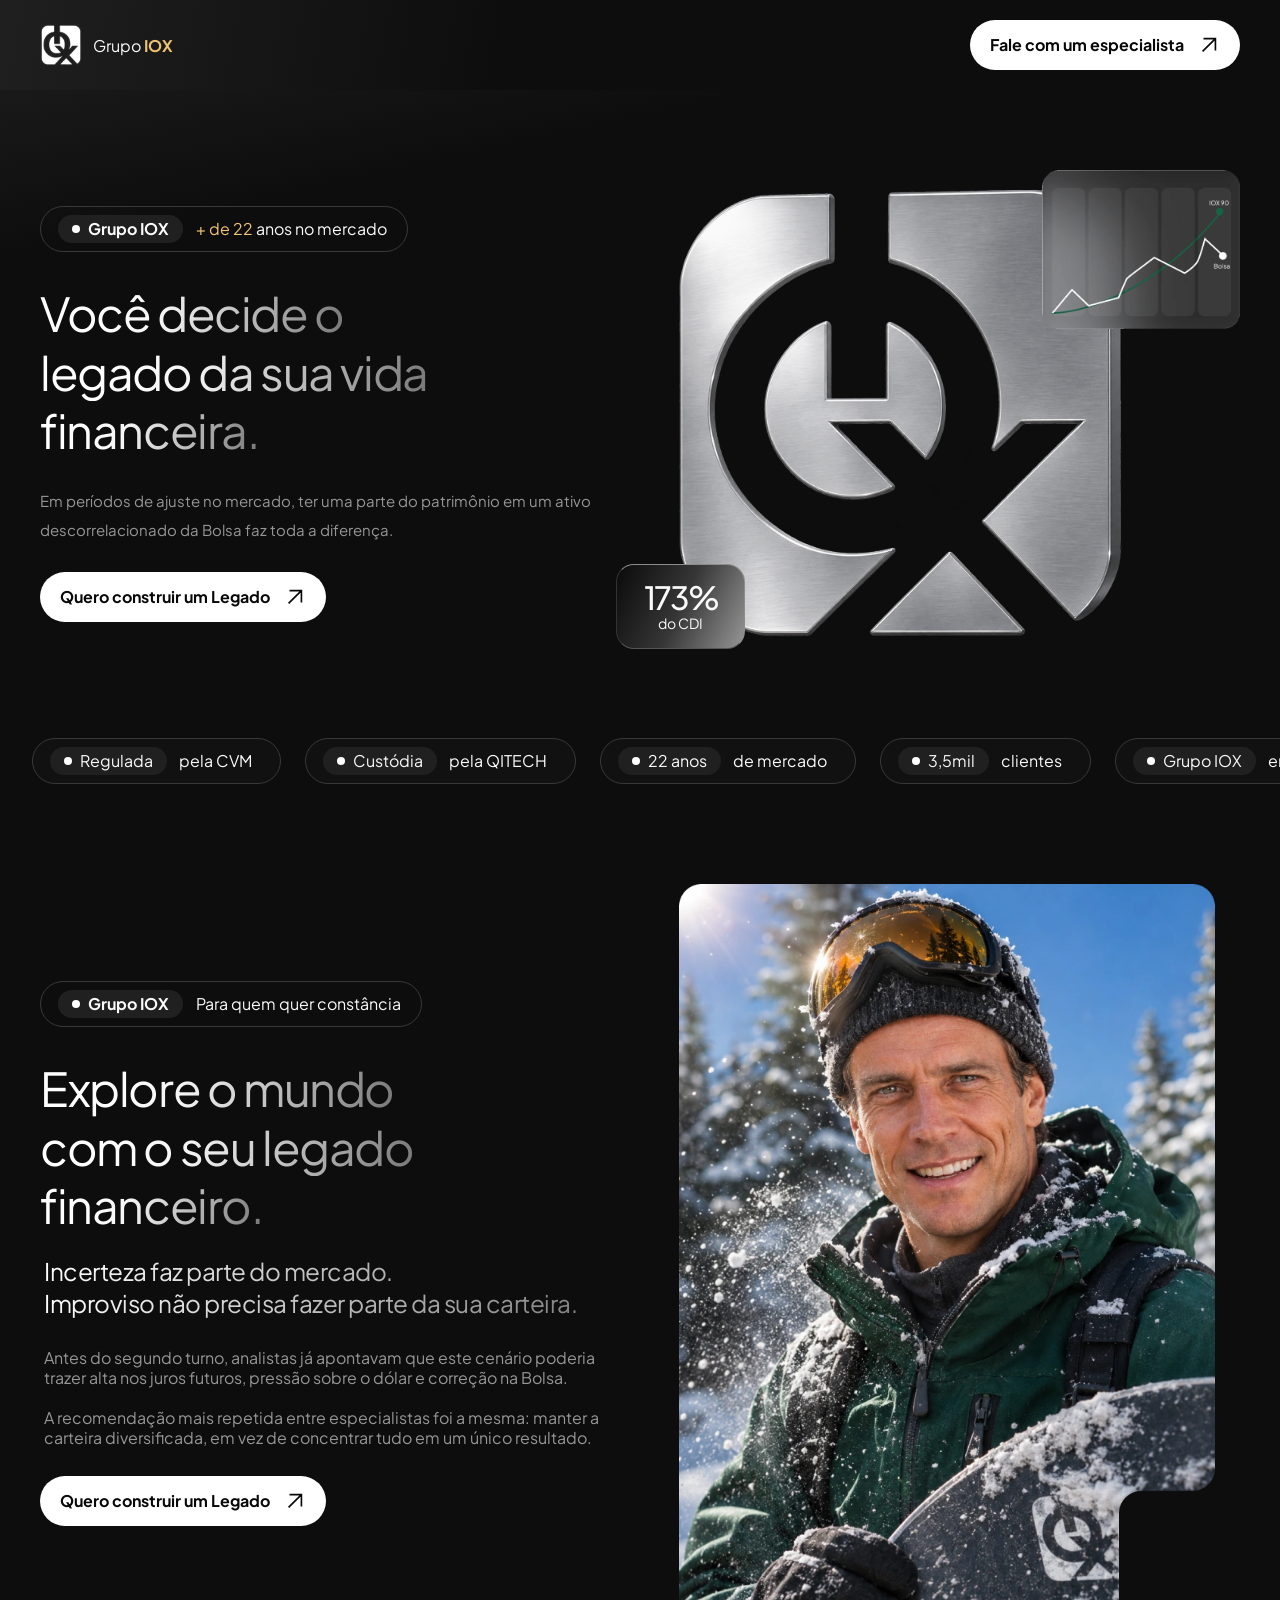
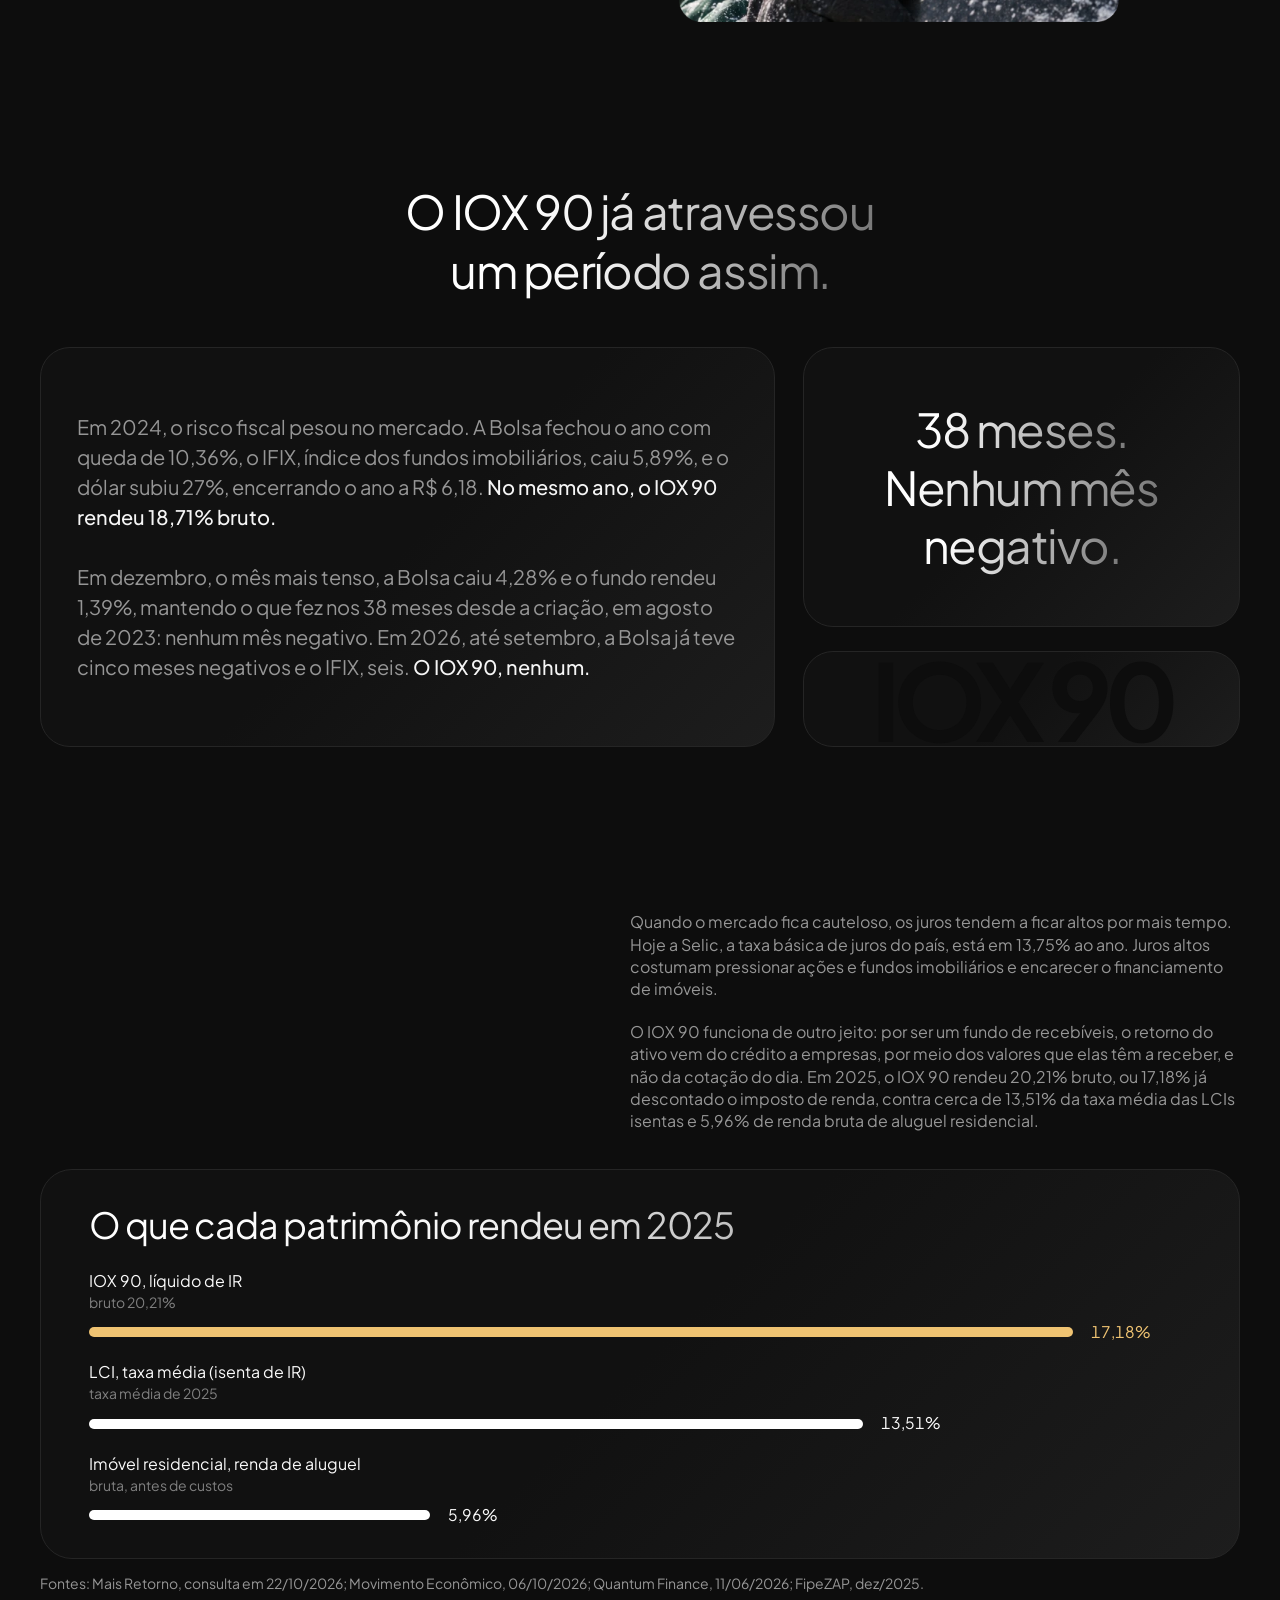
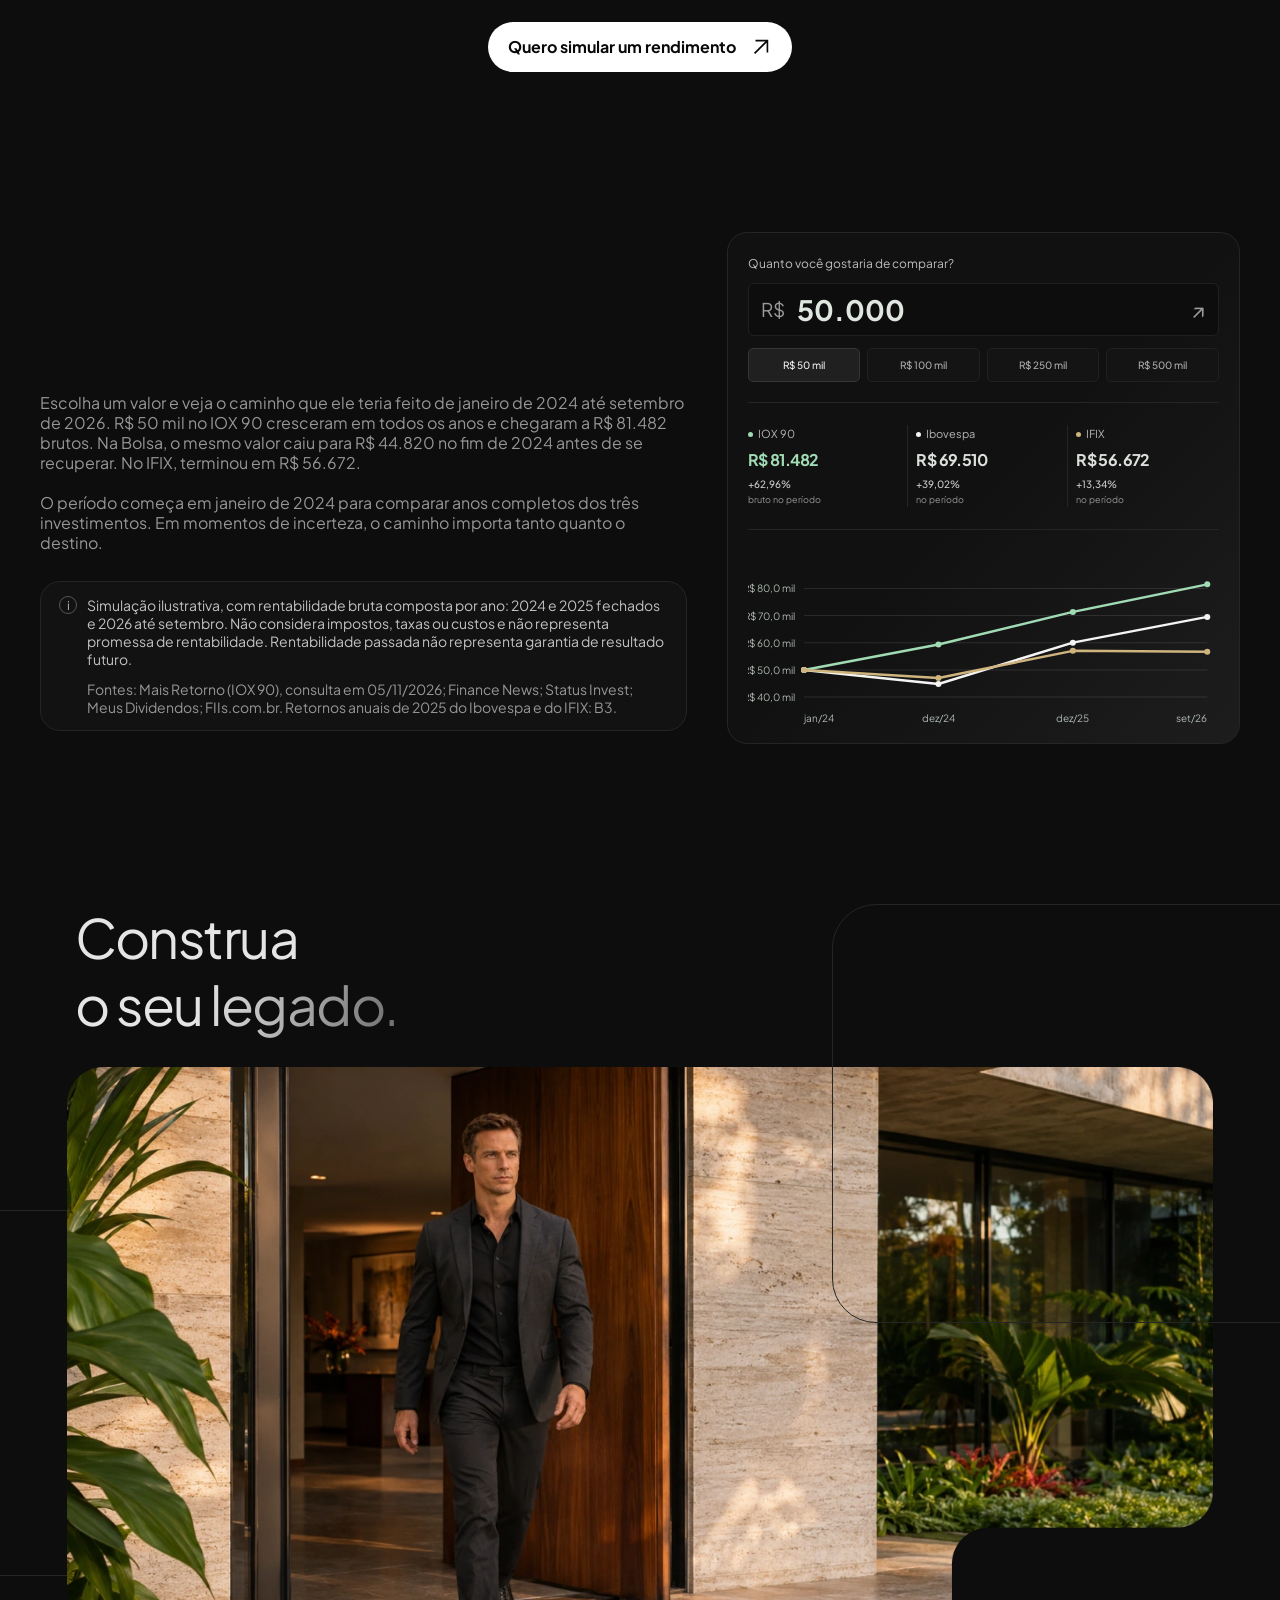
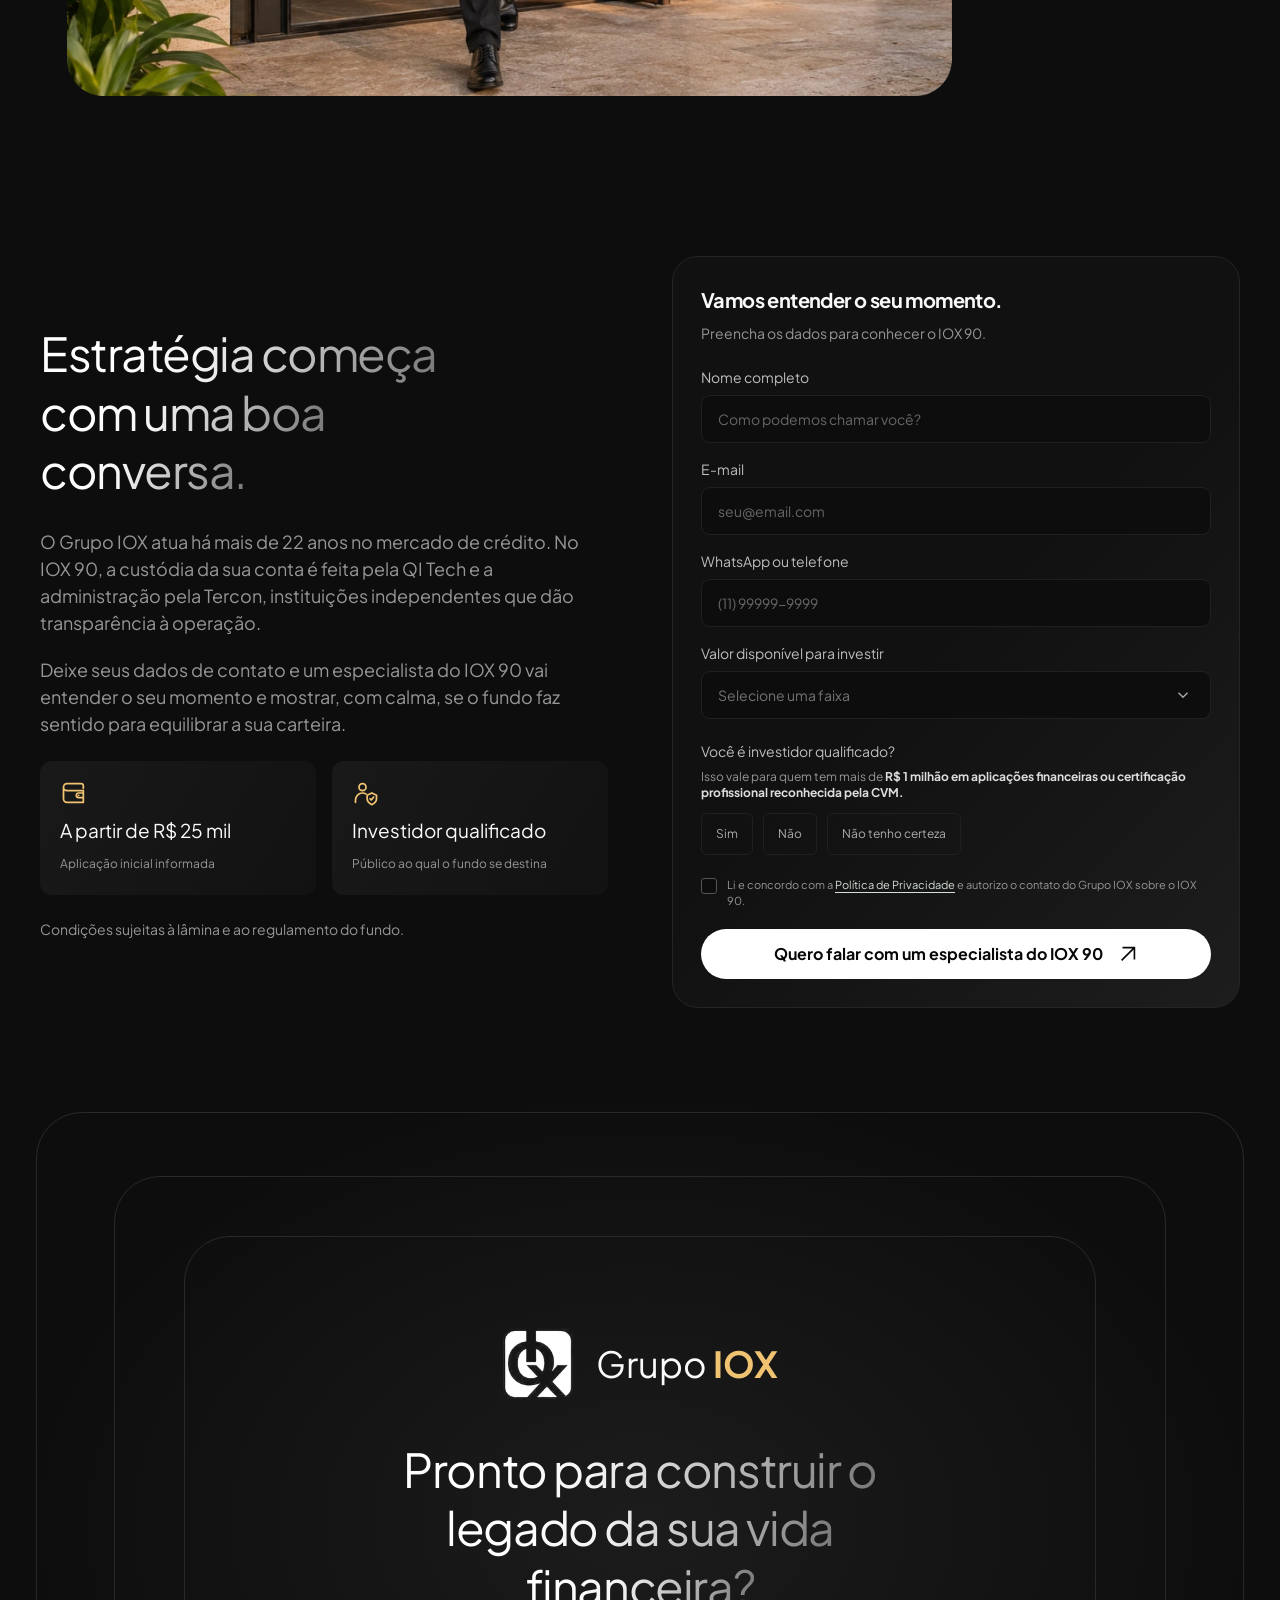
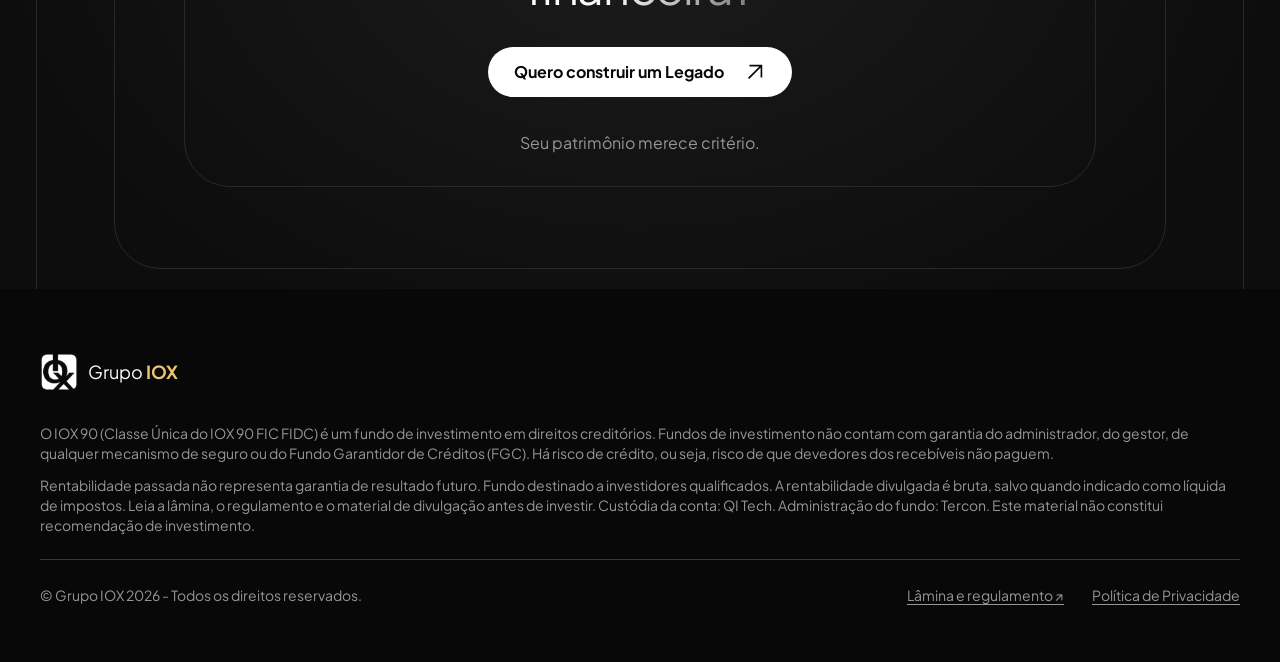
==== commit 534c6789: "feat: add mobile scroll caption over lifestyle image" ====
--- a/index.html
+++ b/index.html
@@ -78,7 +78,10 @@
             </div>
             <a class="button" href="#contato"><span>Quero construir um Legado</span><svg viewBox="0 0 24 24" aria-hidden="true"><path d="M5 19 19 5M6 5h13v13"/></svg></a>
           </div>
-          <img class="lifestyle-image" src="assets/images/iox-snowboard.webp" width="708" height="976" alt="Homem com equipamento de snowboard em uma paisagem de neve, segurando uma prancha com o símbolo IOX." loading="lazy" decoding="async">
+          <div class="lifestyle-visual">
+            <img class="lifestyle-image" src="assets/images/iox-snowboard.webp" width="708" height="976" alt="Homem com equipamento de snowboard em uma paisagem de neve, segurando uma prancha com o símbolo IOX." loading="lazy" decoding="async">
+            <p class="lifestyle-image-caption" data-heading-reveal><span>Viva o seu</span> <span>legado financeiro.</span></p>
+          </div>
         </div>
       </section>
       <section class="proof" aria-labelledby="proof-title">
--- a/styles.css
+++ b/styles.css
@@ -70,12 +70,16 @@
 .gold { color: #efc372; }
 h1, .section-title { margin: 0; font-size: 70px; font-weight: 400; line-height: 1.25; letter-spacing: 0; }
 h1 > span, .section-title > span { display: block; width: fit-content; background: linear-gradient(100deg, #fff 18%, #f5f5f5 40%, #777 100%); background-clip: text; -webkit-text-fill-color: transparent; }
+.heading-reveal { opacity: 0; translate: 0 20px; }
+.heading-reveal.is-heading-visible { opacity: 1; translate: none; animation: heading-enter 600ms cubic-bezier(.22, 1, .36, 1); }
+#hero-title.heading-reveal.is-heading-visible { animation-duration: 1400ms; animation-timing-function: cubic-bezier(.25, .46, .45, .94); }
+@keyframes heading-enter { from { opacity: 0; translate: 0 20px; } to { opacity: 1; translate: none; } }
 .hero-description { margin: 33px 0 34px; color: #969696; font-size: 18px; line-height: 35px; letter-spacing: 0; }
 .hero-art { position: relative; width: 778px; max-width: none; aspect-ratio: 778 / 609; margin-left: 2px; }
 .metal-symbol { position: absolute; width: 71.72%; height: auto; top: 4%; left: 9.9%; }
-.floating-card { position: absolute; animation: card-float 7s ease-in-out infinite; }
+.floating-card { position: absolute; animation: card-float 4.8s ease-in-out infinite; }
 .chart-card { width: 31.75%; right: 0; top: 0; }
-.number-card { bottom: 12px; left: 0; width: 161px; height: 106px; animation-duration: 8s; animation-delay: -3s; }
+.number-card { bottom: 12px; left: 0; width: 161px; height: 106px; animation-duration: 5.8s; animation-delay: -3s; }
 .card-surface { transform: translate(var(--pointer-x, 0px), var(--pointer-y, 0px)) rotate(var(--pointer-rotation, 0deg)); transition: transform 400ms ease-out; }
 .performance-chart { width: 100%; height: auto; }
 .performance-number { width: 100%; height: 100%; display: flex; flex-direction: column; justify-content: center; align-items: center; border-radius: 23px; background: linear-gradient(115deg, #0d0d0d 3%, #363636 50%, #969696 100%); border: 1px solid #8c8c8c; border-left-color: #333; border-bottom-color: #555; }
@@ -92,7 +96,7 @@
 .credential-label { display: inline-flex; align-items: center; gap: 8px; border-radius: 100px; padding-inline: 14px; background: #202020; line-height: 28px; }
 
 @keyframes credentials-loop { to { transform: translateX(-50%); } }
-@keyframes card-float { 0%, 100% { transform: translateY(0) rotate(-.5deg); } 50% { transform: translateY(-8px) rotate(.5deg); } }
+@keyframes card-float { 0%, 100% { transform: translateY(0) rotate(-.8deg); } 50% { transform: translateY(-16px) rotate(.8deg); } }
 
 .lifestyle { padding: 128px 0 94px; }
 .lifestyle-inner { width: min(100% - 80px, 1456px); margin-inline: auto; display: grid; grid-template-columns: repeat(2, minmax(0, 1fr)); gap: 28px; align-items: start; }
@@ -102,13 +106,15 @@
 .lifestyle-text { max-width: 500px; margin-left: 4px; margin-bottom: 42px; color: #969696; font-size: 16px; line-height: 20px; }
 .lifestyle-text p { margin: 0 0 20px; }
 .lifestyle-text p:last-child { margin-bottom: 0; }
-.lifestyle-image { width: min(100%, 608px); height: auto; justify-self: center; }
+.lifestyle-visual { position: relative; width: min(100%, 608px); justify-self: center; }
+.lifestyle-image { width: 100%; height: auto; }
+.lifestyle-image-caption { display: none; }
 .proof { width: min(100% - 80px, 1440px); margin-inline: auto; padding: 48px 0 180px; }
 .proof-title { margin-bottom: 72px; text-align: center; }
 .proof-title > span { margin-inline: auto; }
 .proof-grid { display: grid; grid-template-columns: 1.68fr 1fr; gap: 28px; }
 .proof-story, .proof-stat, .proof-watermark { border: 1px solid #252525; border-radius: 30px; background: linear-gradient(135deg, #111 50%, #1d1d1d); }
-.proof-story { min-height: 520px; padding: 60px 46px; display: flex; flex-direction: column; justify-content: center; color: #969696; font-size: 16px; line-height: 30px; }
+.proof-story { min-height: 520px; padding: 60px 46px; display: flex; flex-direction: column; justify-content: center; color: #969696; font-size: 20px; line-height: 30px; }
 .proof-story p { margin: 0 0 30px; }
 .proof-story p:last-child { margin-bottom: 0; }
 .proof-story strong { color: #f5f5f5; font-weight: 500; }
@@ -340,12 +346,12 @@
   .lifestyle { padding-block: var(--section-space); }
   .lifestyle-inner { align-items: center; }
   .lifestyle-copy { padding-top: 0; }
-  .lifestyle-image { width: min(100%, 608px, calc(82svh * 708 / 976)); height: auto; }
+  .lifestyle-visual { width: min(100%, 608px, calc(82svh * 708 / 976)); }
   .lifestyle-intro { font-size: clamp(22px, 2.7svh, 30px); line-height: 1.3; margin-block: 22px 28px; }
   .lifestyle-text { margin-bottom: 28px; }
   .proof { padding-block: var(--section-space); }
   .proof-title { margin-bottom: 48px; }
-  .proof-story { min-height: 400px; padding: 36px; font-size: 16px; line-height: 1.5; }
+  .proof-story { min-height: 400px; padding: 36px; font-size: 20px; line-height: 1.5; }
   .proof-stat { font-size: var(--section-heading); padding-block: 28px; }
   .comparison { padding-block: var(--section-space); }
   .comparison-overview, .returns-figure, .comparison-action { width: 100%; }
@@ -490,6 +496,9 @@
   .lifestyle-intro { font-size: 22px; line-height: 1.4; margin-top: 24px; margin-bottom: 28px; }
   .lifestyle-text { font-size: 15px; line-height: 1.6; }
   .lifestyle .button { font-size: 15px; min-height: 48px; padding-inline: 18px; }
+  .lifestyle-image-caption { display: block; position: absolute; left: 24px; right: 24px; bottom: 14%; margin: 0; color: #fff; font-size: clamp(28px, 7vw, 36px); font-weight: 500; line-height: 1.2; letter-spacing: -.03em; text-shadow: none; }
+  .lifestyle-image-caption > span { display: block; }
+  .lifestyle-image-caption.is-heading-visible { animation-duration: 1000ms; }
   .proof-title { font-size: clamp(26px, 6.6vw, 35px); margin-bottom: 30px; }
   .proof-story { font-size: 15px; line-height: 1.55; padding: 28px 24px; border-radius: 22px; }
   .proof-story p { margin-bottom: 22px; }
@@ -598,6 +607,7 @@
 }
 
 @media (prefers-reduced-motion: reduce) {
+  .heading-reveal, .heading-reveal.is-heading-visible { opacity: 1; translate: none; animation: none; }
   .button { transition: none; }
   .floating-card, .is-ready .credentials-track { animation: none; }
   .card-surface { transform: none; transition: none; }
@@ -608,3 +618,7 @@
   .legacy.has-reveal .legacy-title > span:last-child { background-image: linear-gradient(100deg, #0d0d0d 38%, #858585 100%); }
   .select-trigger svg { transition: none; }
 }
+
+@media print {
+  .heading-reveal, .heading-reveal.is-heading-visible { opacity: 1; translate: none; animation: none; }
+}
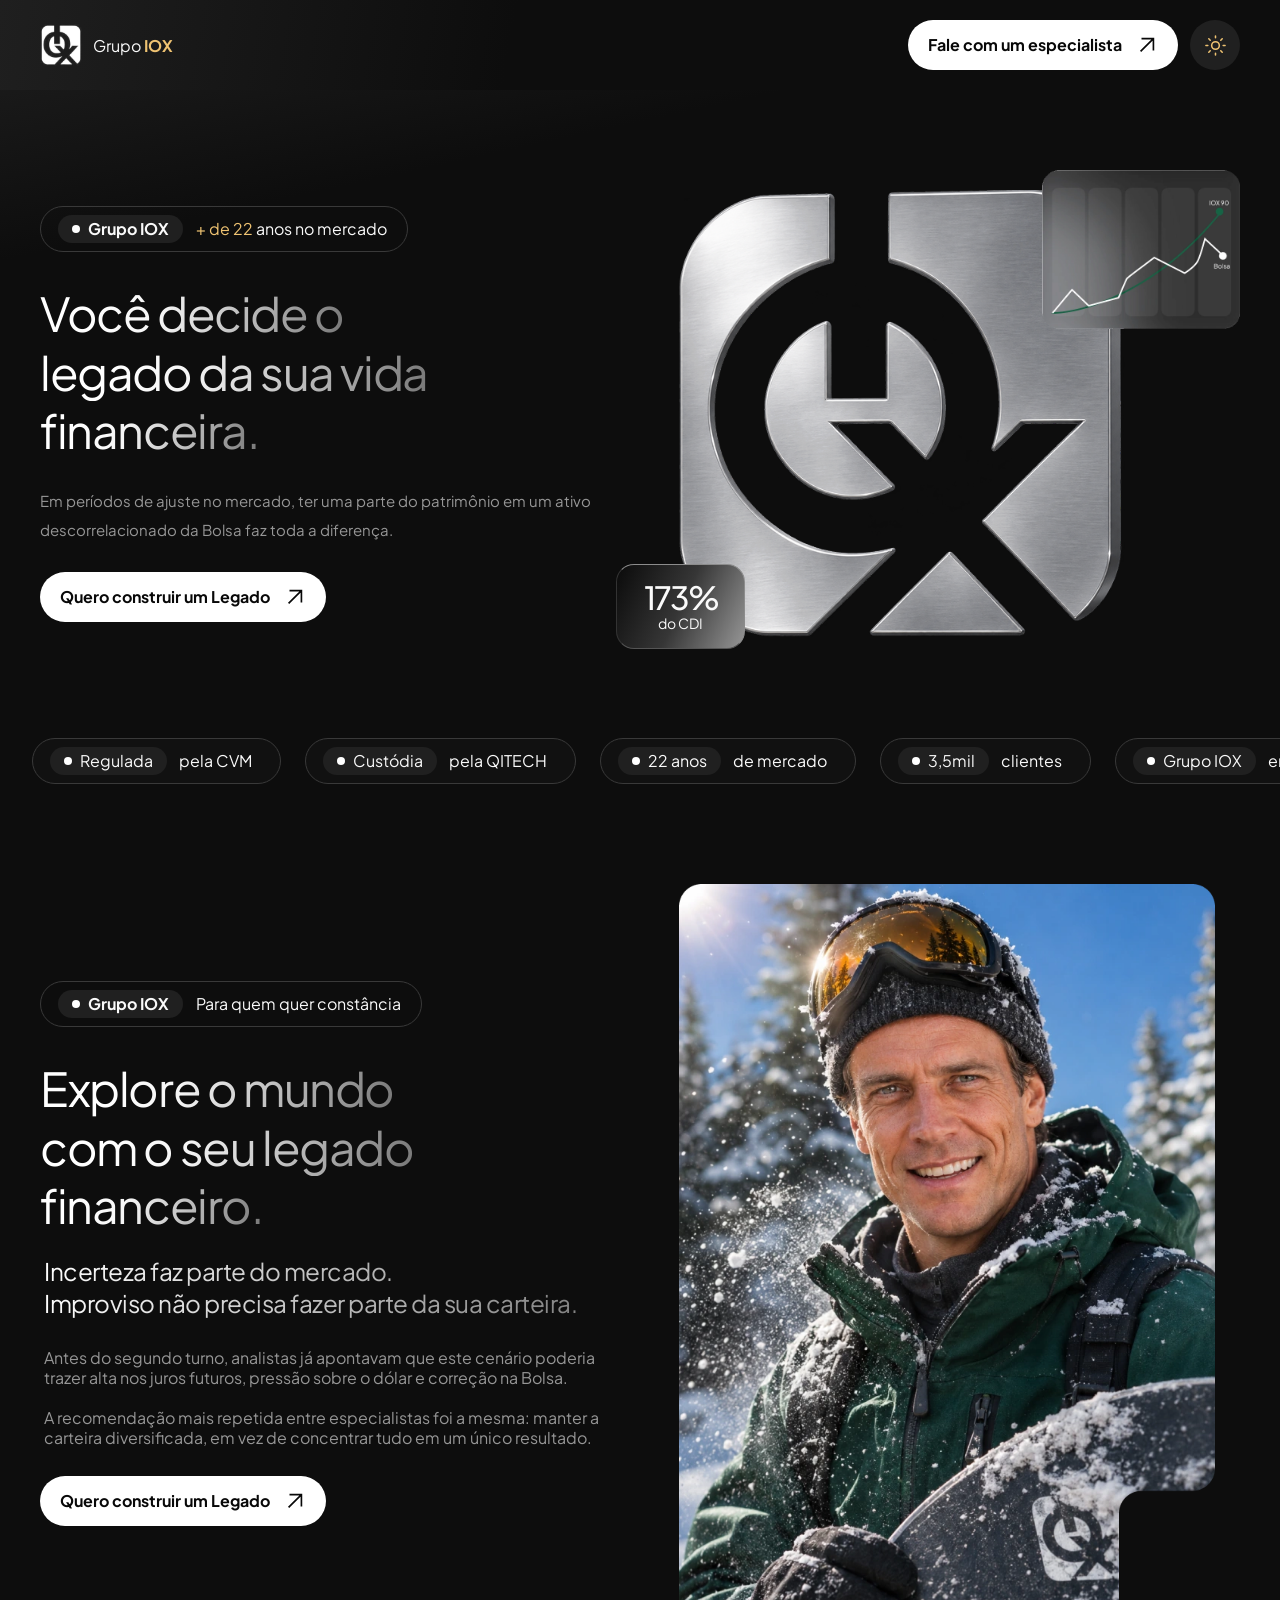
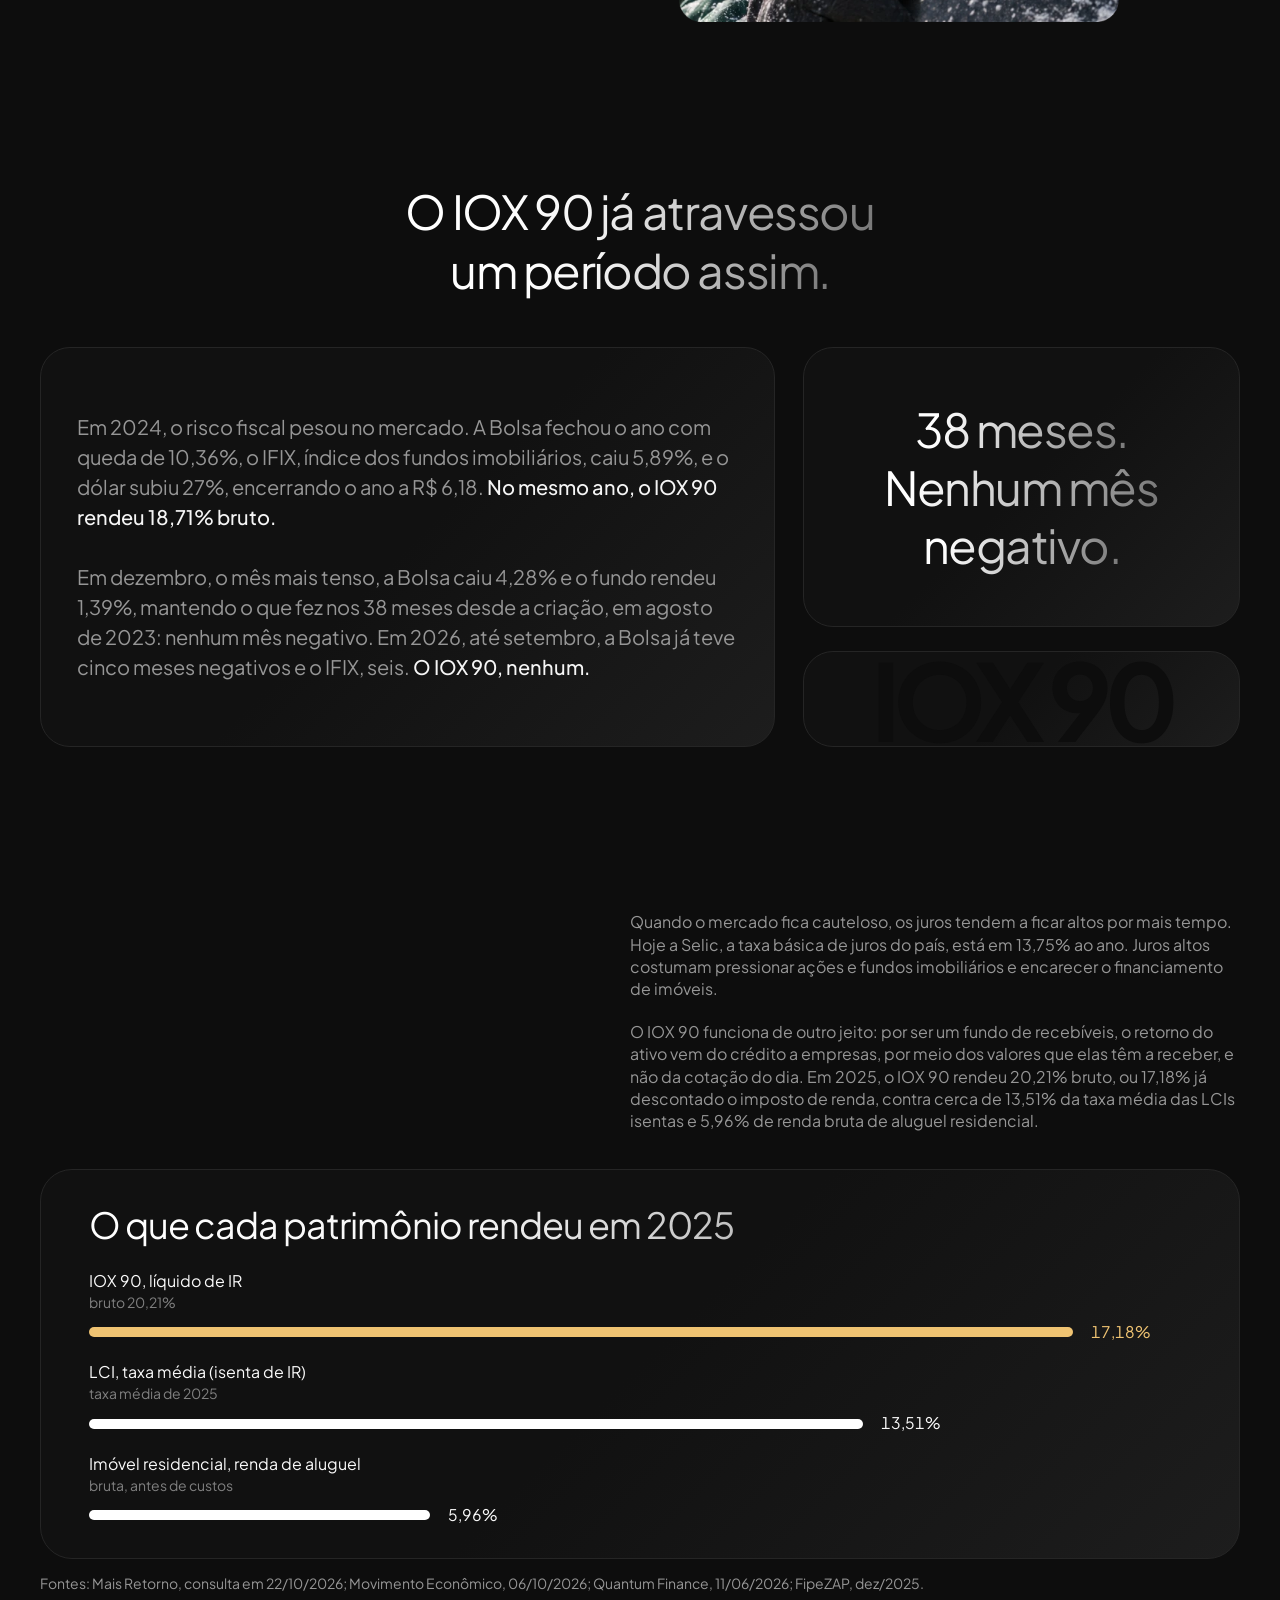
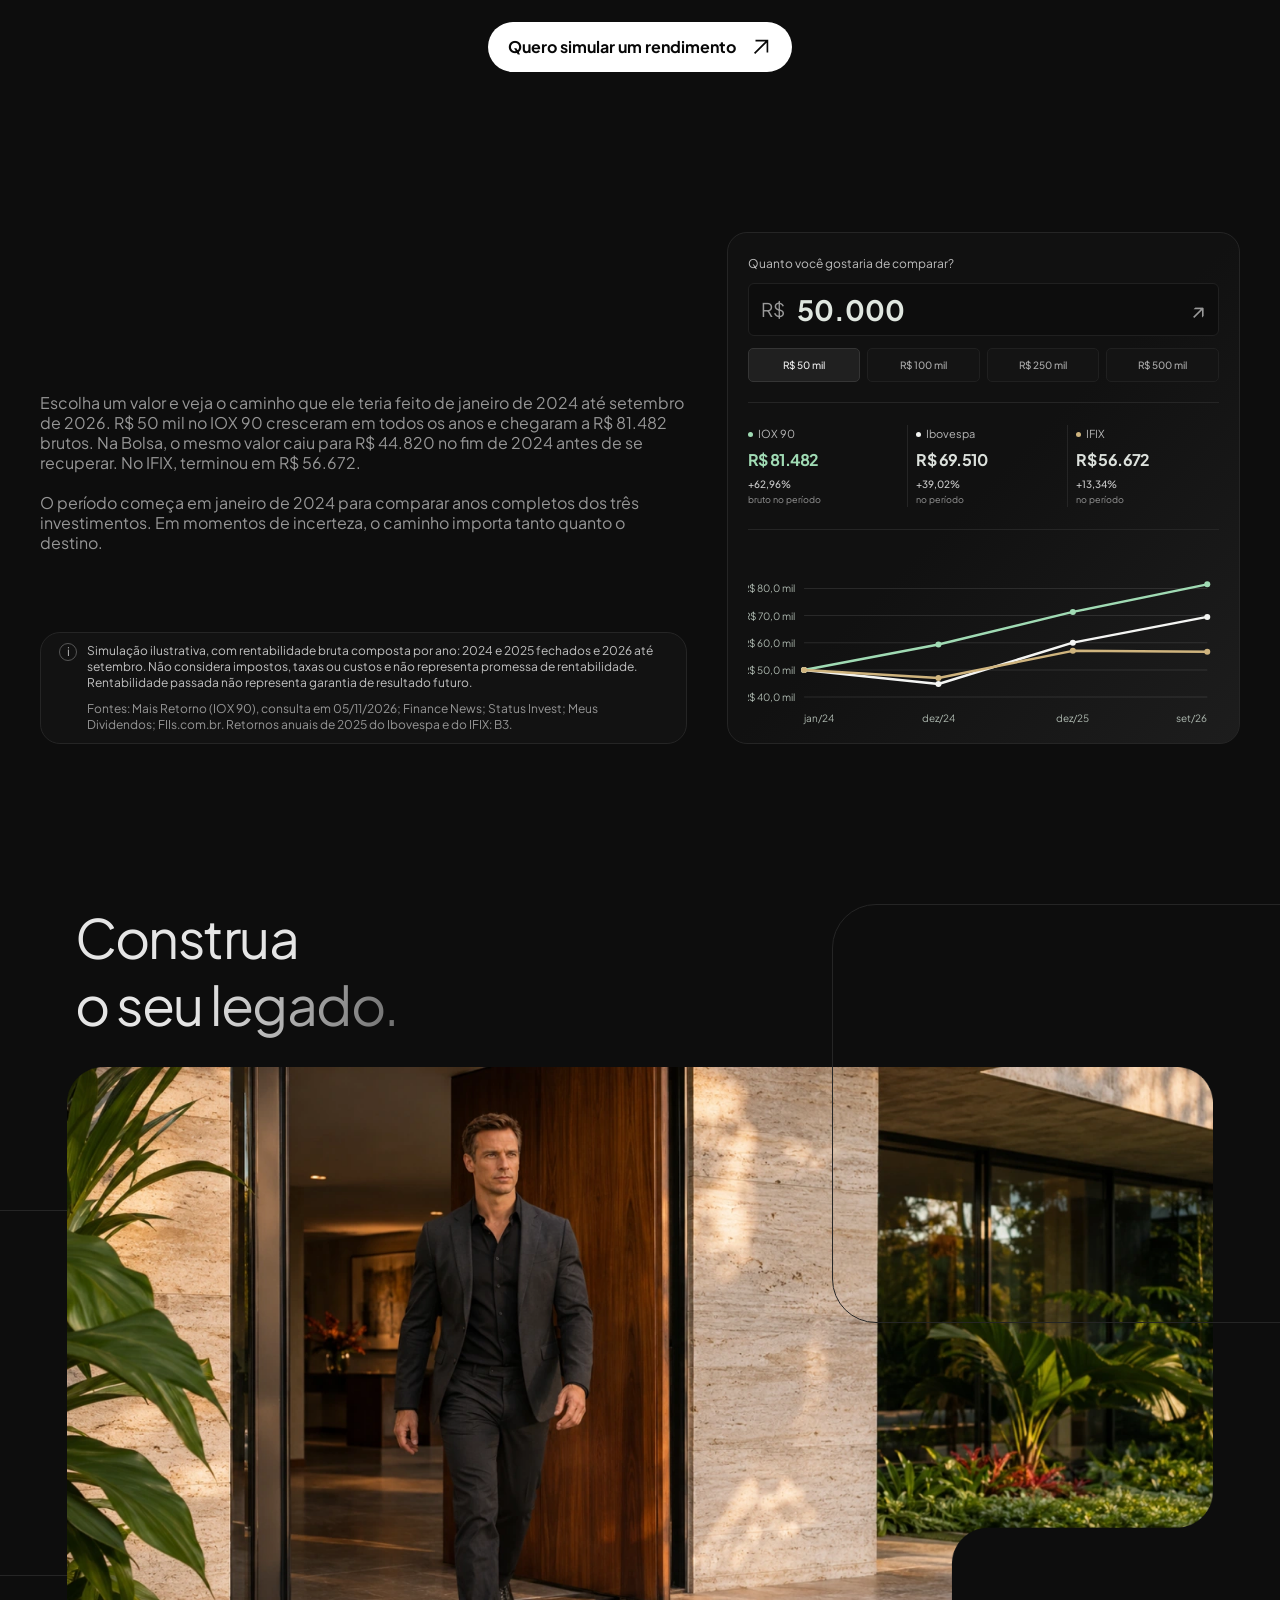
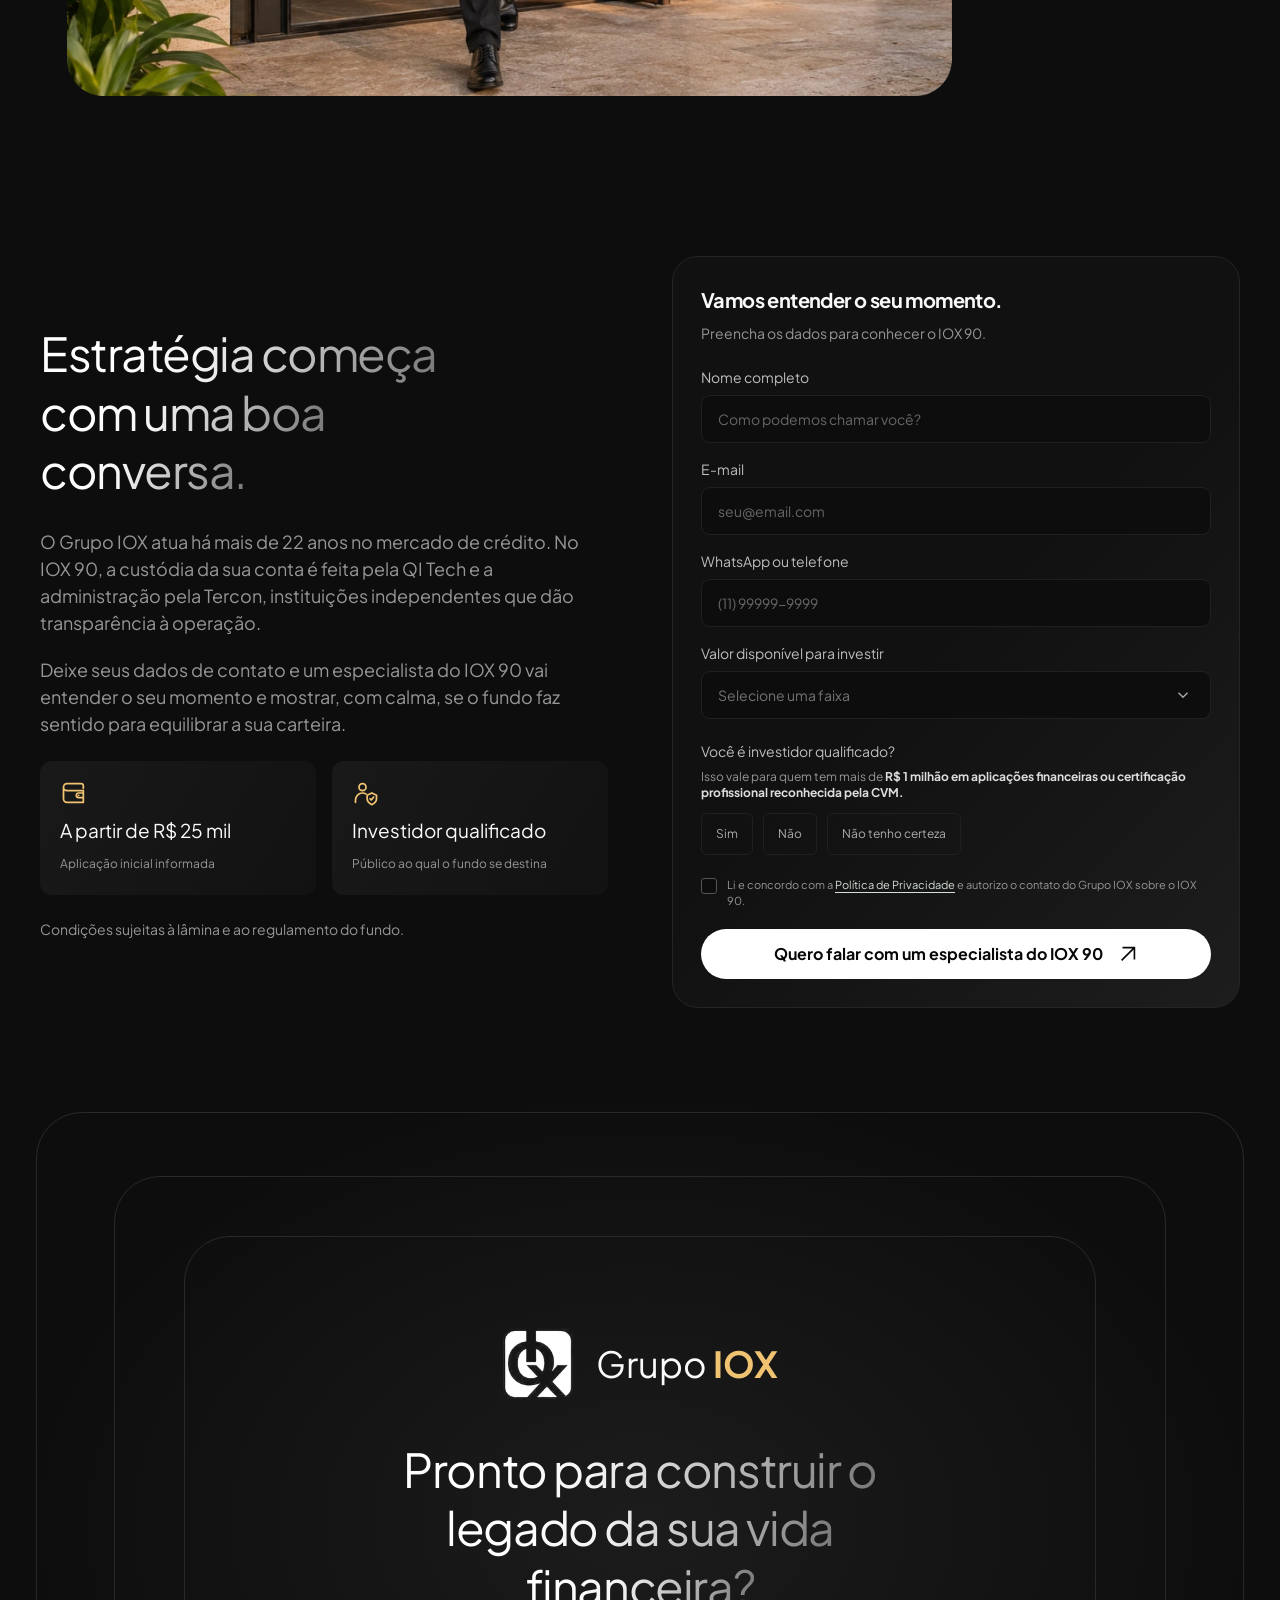
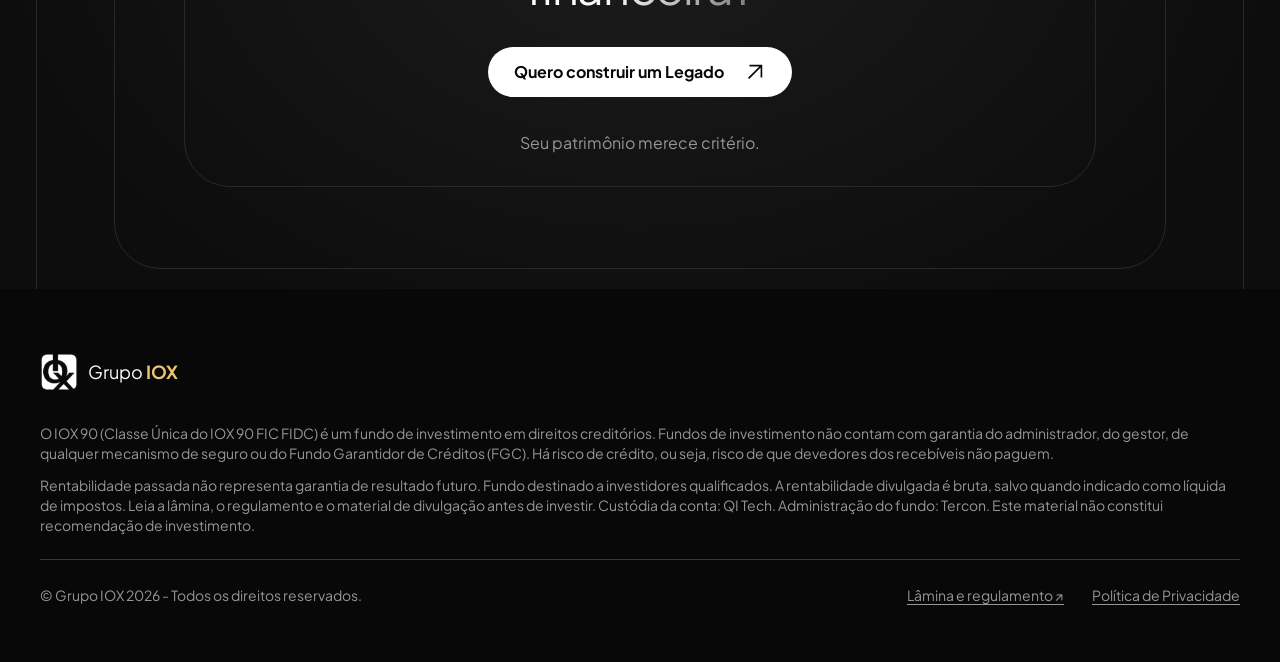
==== commit c82f4238: "feat: add circular theme toggle and sticky header" ====
--- a/index.html
+++ b/index.html
@@ -6,9 +6,11 @@
     <meta name="theme-color" content="#0d0d0d">
     <meta name="description" content="Você decide o legado da sua vida financeira. Conheça o Grupo IOX e converse com um especialista.">
     <title>Grupo IOX | Construa seu legado financeiro</title>
+    <script src="theme.js"></script>
     <link rel="icon" href="assets/images/iox-symbol.png" type="image/png">
     <link rel="preload" href="assets/fonts/plus-jakarta-sans-400.ttf" as="font" type="font/ttf" crossorigin>
     <link rel="stylesheet" href="styles.css">
+    <link rel="stylesheet" href="theme.css">
     <script src="script.js" defer></script>
     <script src="contact.js" defer></script>
     <script src="form-controls.js" type="module"></script>
@@ -23,10 +25,16 @@
           <img src="assets/images/iox-symbol.png" width="42" height="42" alt="">
           <span>Grupo <strong>IOX</strong></span>
         </a>
-        <a class="button header-contact" href="#contato">
-          <span>Fale com um especialista</span>
-          <svg viewBox="0 0 24 24" aria-hidden="true"><path d="M5 19 19 5M6 5h13v13"/></svg>
-        </a>
+        <div class="header-actions">
+          <a class="button header-contact" href="#contato">
+            <span>Fale com um especialista</span>
+            <svg viewBox="0 0 24 24" aria-hidden="true"><path d="M5 19 19 5M6 5h13v13"/></svg>
+          </a>
+          <button class="theme-toggle" type="button" aria-label="Ativar modo claro" title="Ativar modo claro" hidden>
+            <svg class="theme-sun" viewBox="0 0 24 24" aria-hidden="true"><circle cx="12" cy="12" r="4"/><path d="M12 2v2m0 16v2M2 12h2m16 0h2M5 5l1.5 1.5m11 11L19 19M5 19l1.5-1.5m11-11L19 5"/></svg>
+            <svg class="theme-moon" viewBox="0 0 24 24" aria-hidden="true"><path d="M20.5 13.2A8.6 8.6 0 0 1 10.8 3.5a8.6 8.6 0 1 0 9.7 9.7Z"/></svg>
+          </button>
+        </div>
       </div>
     </header>
     <main id="conteudo">
--- a/styles.css
+++ b/styles.css
@@ -152,7 +152,7 @@
 #simulator-title { margin: 0 0 48px; font-size: 52px; line-height: 1.25; font-weight: 400; letter-spacing: -.6px; background: linear-gradient(100deg, #fff 20%, #777 100%); background-clip: text; -webkit-text-fill-color: transparent; }
 .simulator-copy { font-size: 16px; line-height: 20px; color: #969696; }
 .simulator-copy p { margin: 0 0 20px; }
-.simulator-notes { display: flex; align-items: start; gap: 10px; margin-top: 28px; padding: 14px 18px; border: 1px solid var(--card-border); border-radius: 20px; background: #121212; font-size: 14px; line-height: 18px; color: #c2c2c2; }
+.simulator-notes { display: flex; align-items: start; gap: 10px; margin-top: 28px; padding: 14px 18px; border: 1px solid var(--card-border); border-radius: 20px; background: #121212; font-size: 12px; line-height: 16px; color: #c2c2c2; }
 .info-mark { flex: 0 0 18px; width: 18px; height: 18px; display: grid; place-items: center; border: 1px solid #555; border-radius: 50%; font-size: 12px; }
 .simulator-notes p { margin: 0; }
 .simulator-notes p + p { margin-top: 12px; color: #969696; }
@@ -395,6 +395,11 @@
 
 @media (min-width: 1001px) and (max-width: 1750px) {
   :root { --section-space: 80px; }
+  .simulator-intro { display: flex; flex-direction: column; align-self: stretch; }
+  .simulator-copy { padding-bottom: 20px; }
+  .simulator-copy p:last-child { margin-bottom: 0; }
+  .simulator-notes { margin-top: auto; padding-block: 10px; }
+  .simulator-notes p + p { margin-top: 10px; }
   #comparison-title .comparison-break { display: none; }
 }
 
--- a/theme.css
+++ b/theme.css
@@ -0,0 +1,138 @@
+:root { --header-height: 90px; }
+html { scroll-padding-top: calc(var(--header-height) + 24px); }
+.site-header { position: sticky; top: 0; z-index: 50; }
+.header-actions { display: flex; align-items: center; gap: 12px; }
+.header-actions .header-contact { margin-right: 0; }
+.theme-toggle { display: grid; place-items: center; flex: 0 0 50px; width: 50px; height: 50px; padding: 0; border: 0; border-radius: 50%; color: #efc372; background: #202020; cursor: pointer; }
+.theme-toggle:hover { background: #2a2a2a; }
+.theme-toggle svg { width: 23px; height: 23px; fill: none; stroke: currentColor; stroke-width: 1.6; stroke-linecap: round; stroke-linejoin: round; }
+.theme-toggle .theme-moon { display: none; }
+[data-theme="light"] .theme-toggle .theme-moon { display: block; }
+[data-theme="light"] .theme-toggle .theme-sun { display: none; }
+.theme-transitioning::view-transition-group(root),
+.theme-transitioning::view-transition-old(root),
+.theme-transitioning::view-transition-new(root) { animation: none; mix-blend-mode: normal; }
+.theme-transitioning::view-transition-old(root) { z-index: 1; }
+.theme-transitioning::view-transition-new(root) { z-index: 2; }
+
+:root[data-theme="light"] {
+  color-scheme: light;
+  color: #24221f;
+  background: #faf9f6;
+  --card-surface: linear-gradient(135deg, #fff 50%, #f1efeb);
+  --card-border: #e3dfd8;
+  --field-surface: #fff;
+  --field-border: #e9e5df;
+}
+[data-theme="light"] body { background: #faf9f6; }
+[data-theme="light"] :focus-visible,
+[data-theme="light"] .radio-group input:focus-visible + span { outline-color: #95651d; }
+[data-theme="light"] .site-header { background: linear-gradient(100deg, #f0ece5, #faf9f6 55%); }
+[data-theme="light"] .hero { background: linear-gradient(347.74deg, #faf9f6 82.73%, #e8e2d8 108.02%); }
+[data-theme="light"] .brand img { filter: brightness(0); }
+[data-theme="light"] .brand strong, [data-theme="light"] .gold { color: #95651d; }
+[data-theme="light"] .button { color: #fff; background: #24221f; }
+[data-theme="light"] .button:hover { background: #413c35; }
+[data-theme="light"] .theme-toggle { color: #95651d; background: #ece7df; }
+[data-theme="light"] .theme-toggle:hover { background: #e1d9cd; }
+[data-theme="light"] .experience, [data-theme="light"] .credentials li { border-color: #e0dbd2; background: #f5f2ed; }
+[data-theme="light"] .experience-brand, [data-theme="light"] .credential-label { background: #e9e4dc; }
+[data-theme="light"] .experience-brand::before, [data-theme="light"] .credential-label::before { background: #95651d; }
+[data-theme="light"] h1 > span,
+[data-theme="light"] .section-title > span,
+[data-theme="light"] .proof-stat span,
+[data-theme="light"] .lifestyle-intro,
+[data-theme="light"] .returns-title,
+[data-theme="light"] #simulator-title { background-image: linear-gradient(100deg, #24221f 20%, #77716a 100%); }
+[data-theme="light"] .hero-description,
+[data-theme="light"] .lifestyle-text,
+[data-theme="light"] .proof-story,
+[data-theme="light"] .comparison-copy,
+[data-theme="light"] .returns-figure figcaption,
+[data-theme="light"] .simulator-copy,
+[data-theme="light"] .contact-description,
+[data-theme="light"] .contact-facts span,
+[data-theme="light"] .contact-conditions,
+[data-theme="light"] .form-heading p,
+[data-theme="light"] .qualification p,
+[data-theme="light"] .consent,
+[data-theme="light"] .closing-content > p,
+[data-theme="light"] .footer-legal,
+[data-theme="light"] .footer-bottom { color: #6b655e; }
+[data-theme="light"] .performance-number { color: #fff; }
+[data-theme="light"] .proof-story,
+[data-theme="light"] .proof-stat,
+[data-theme="light"] .proof-watermark { background: var(--card-surface); border-color: var(--card-border); }
+[data-theme="light"] .proof-story strong, [data-theme="light"] .qualification strong { color: #24221f; }
+[data-theme="light"] .proof-watermark { color: #e3dfd8; }
+[data-theme="light"] .return-row small { color: #716b63; }
+[data-theme="light"] .return-track > span { background: #58534c; }
+[data-theme="light"] .return-featured .return-track > span { background: #b47c26; }
+[data-theme="light"] .return-featured .return-value { color: #95651d; }
+[data-theme="light"] .simulator-notes { color: #514c45; background: #f2efea; }
+[data-theme="light"] .simulator-notes p + p { color: #716b63; }
+[data-theme="light"] .info-mark { border-color: #aaa197; }
+[data-theme="light"] .simulator-panel, [data-theme="light"] .form-card { --field-border: #e9e5df; }
+[data-theme="light"] .sim-controls label,
+[data-theme="light"] .currency-field,
+[data-theme="light"] .result-label,
+[data-theme="light"] .form-field label,
+[data-theme="light"] .qualification legend { color: #69635b; }
+[data-theme="light"] .currency-field input,
+[data-theme="light"] .form-field input,
+[data-theme="light"] .form-field select,
+[data-theme="light"] .select-trigger { color: #24221f; }
+[data-theme="light"] .form-field input::placeholder { color: #716b63; }
+[data-theme="light"] .preset { color: #69635b; background: #f7f5f1; }
+[data-theme="light"] .preset:hover { background: #ece7df; }
+[data-theme="light"] .preset.active { color: #24221f; border-color: #cfc5b7; background: #e9e1d5; }
+[data-theme="light"] .result-value, [data-theme="light"] .result-bottom { color: #3e3b36; }
+[data-theme="light"] .result-featured .result-value { color: #25733e; }
+[data-theme="light"] .label-dot { background: #545a62; }
+[data-theme="light"] .result-featured .label-dot { background: #25733e; }
+[data-theme="light"] .result:last-child .label-dot { background: #9b6d22; }
+[data-theme="light"] .result-bottom small { color: #716b63; }
+[data-theme="light"] .has-large-values .result + .result { border-color: var(--card-border); }
+[data-theme="light"] #journey-chart text { fill: #69635b; }
+[data-theme="light"] #journey-grid line { stroke: #e0dbd2; }
+[data-theme="light"] #journey-series [data-series="iox"] { stroke: #25733e; }
+[data-theme="light"] #journey-series [data-series="ibov"] { stroke: #545a62; }
+[data-theme="light"] #journey-series [data-series="ifix"] { stroke: #9b6d22; }
+[data-theme="light"] #journey-series circle[data-series="iox"],
+[data-theme="light"] #journey-series text[data-series="iox"] { fill: #25733e !important; stroke: none; }
+[data-theme="light"] #journey-series circle[data-series="ibov"],
+[data-theme="light"] #journey-series text[data-series="ibov"] { fill: #545a62 !important; stroke: none; }
+[data-theme="light"] #journey-series circle[data-series="ifix"],
+[data-theme="light"] #journey-series text[data-series="ifix"] { fill: #9b6d22 !important; stroke: none; }
+[data-theme="light"] .legacy.has-reveal { background: #fff; }
+[data-theme="light"] .contact-facts > div { background: var(--card-surface); }
+[data-theme="light"] .contact-facts svg { stroke: #95651d; }
+[data-theme="light"] .select-trigger.is-placeholder { color: #716b63; }
+[data-theme="light"] .select-options { background: #fff; border-color: var(--card-border); }
+[data-theme="light"] .select-option { color: #514c45; }
+[data-theme="light"] .select-option:hover,
+[data-theme="light"] .select-option.is-active,
+[data-theme="light"] .select-option[aria-selected="true"] { color: #24221f; background: #eee8df; }
+[data-theme="light"] .radio-group span { color: #69635b; }
+[data-theme="light"] .radio-group input:checked + span { color: #24221f; border-color: #c5b69f; background: #e9e1d5; }
+[data-theme="light"] .consent input { border-color: #b4aa9b; }
+[data-theme="light"] .consent input:checked { background: #95651d; border-color: #95651d; }
+[data-theme="light"] .consent input:checked::after { border-color: #fff; }
+[data-theme="light"] .consent a { color: #514c45; }
+[data-theme="light"] .field-error { color: #b33125; }
+[data-theme="light"] .form-success p,
+[data-theme="light"] .form-success .contact-notice,
+[data-theme="light"] .contact-notice { color: #6b655e; }
+[data-theme="light"] .contact-email { color: #95651d; }
+[data-theme="light"] .closing { background: radial-gradient(ellipse at 50% 55%, #eee8df, #faf9f6 70%); }
+[data-theme="light"] .closing-frame { border-color: #ded7cd; }
+[data-theme="light"] .site-footer { background: #f1ede6; }
+[data-theme="light"] .footer-bottom { border-color: #dcd4c8; }
+
+@media (max-width: 1000px) {
+  :root { --header-height: 84px; }
+  .theme-toggle { display: none; }
+}
+@media (max-width: 540px) {
+  :root { --header-height: 76px; }
+}
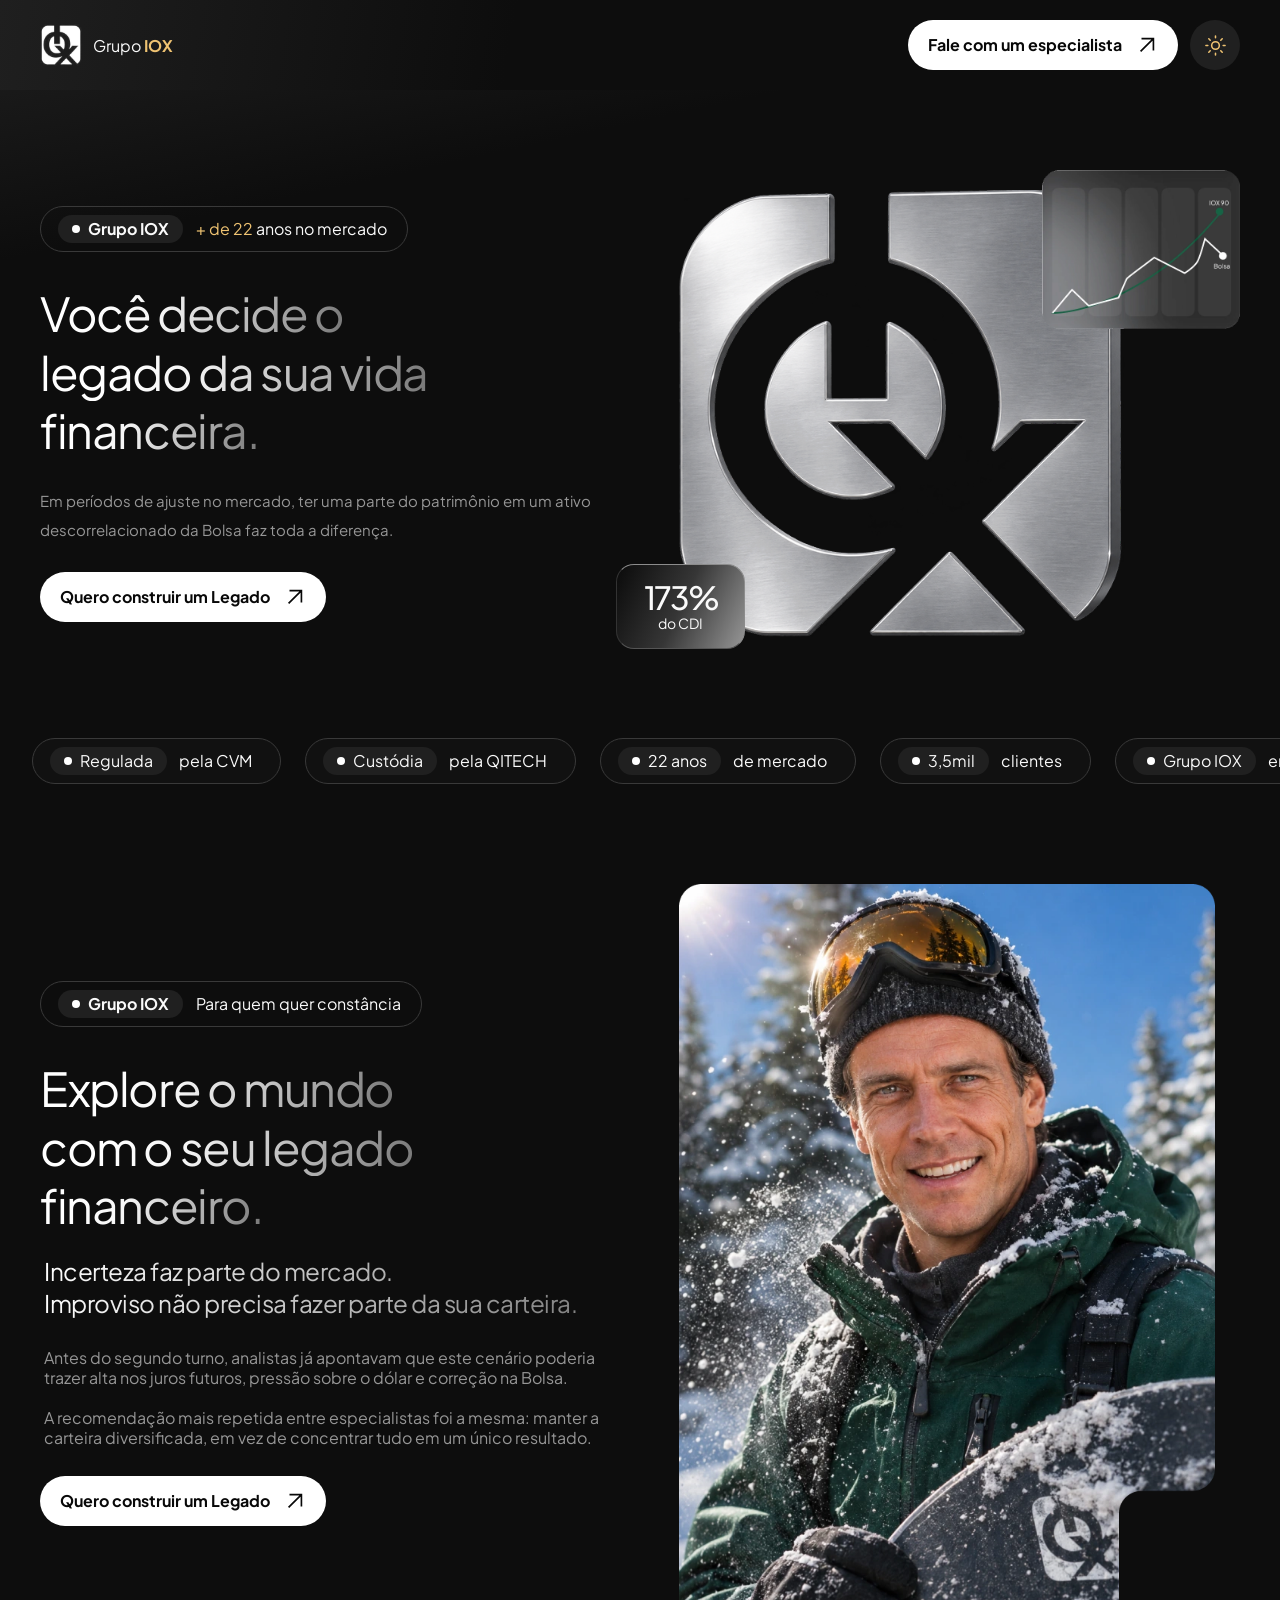
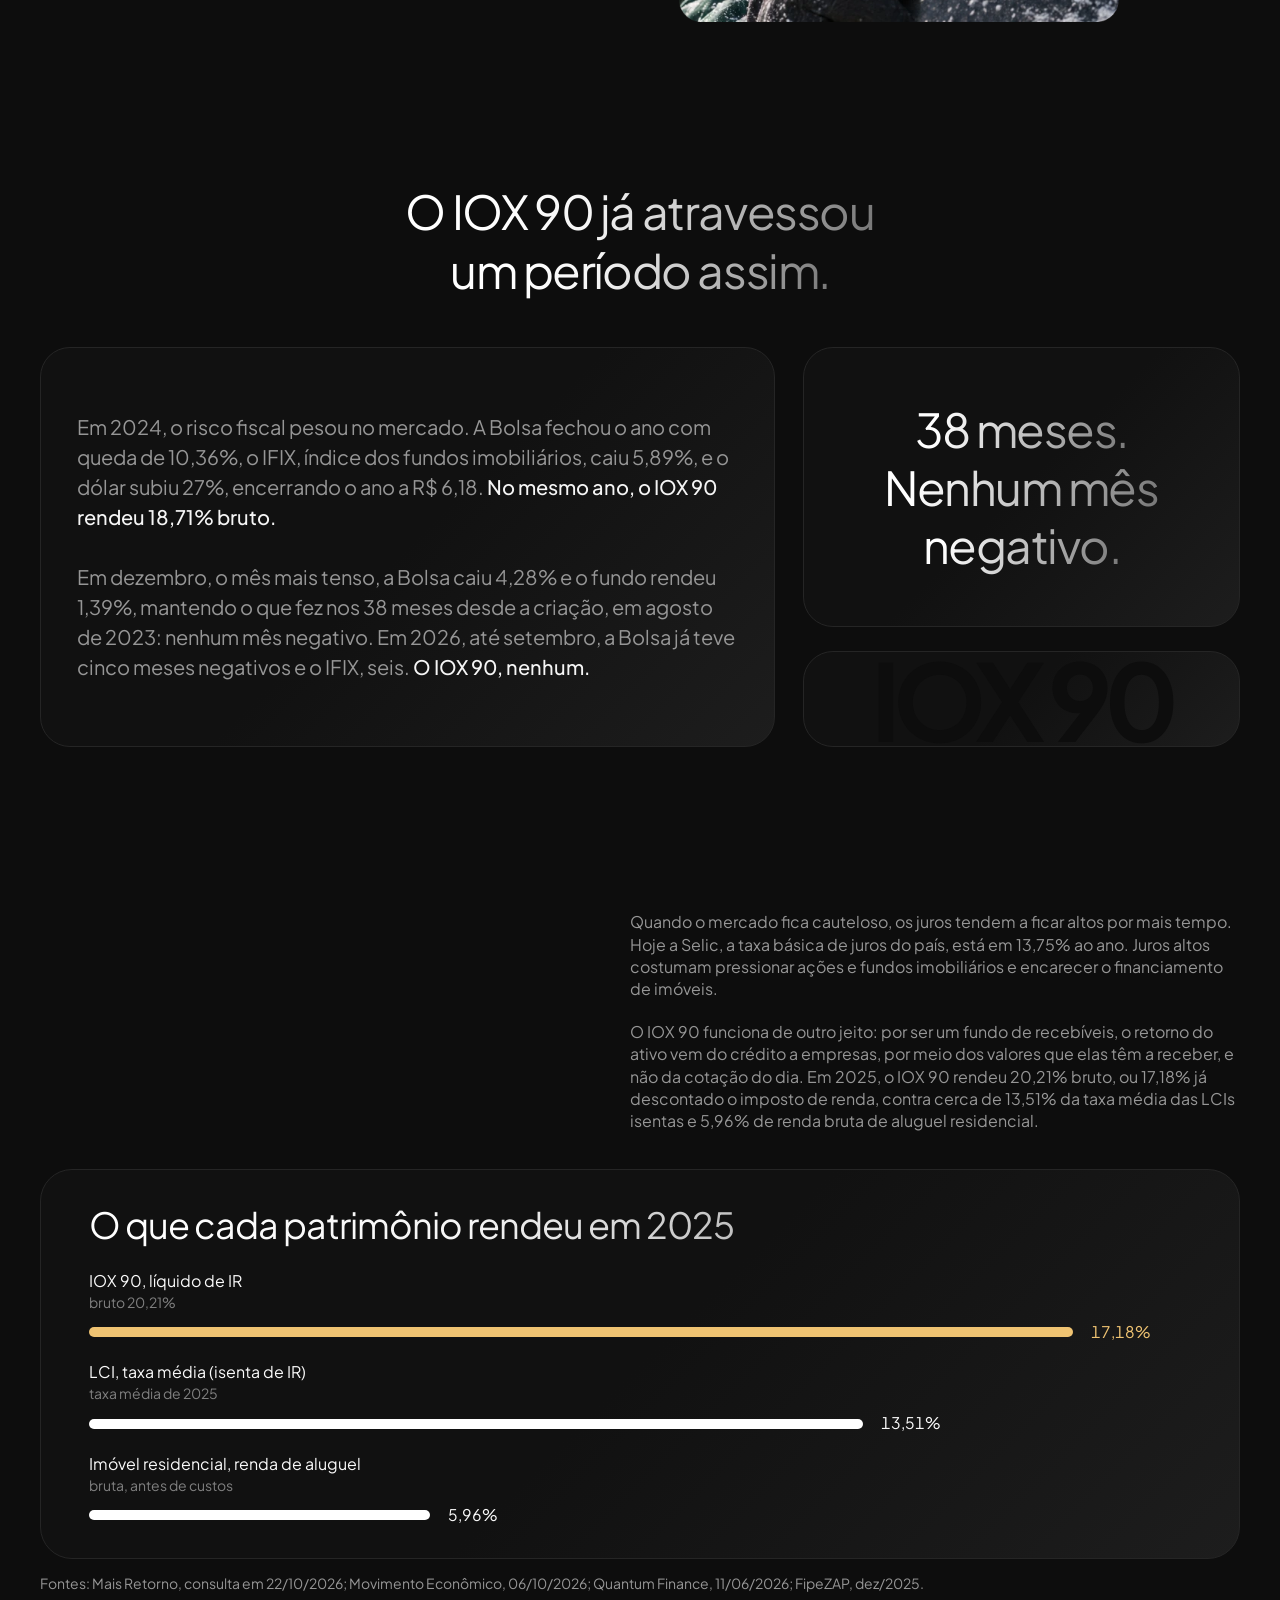
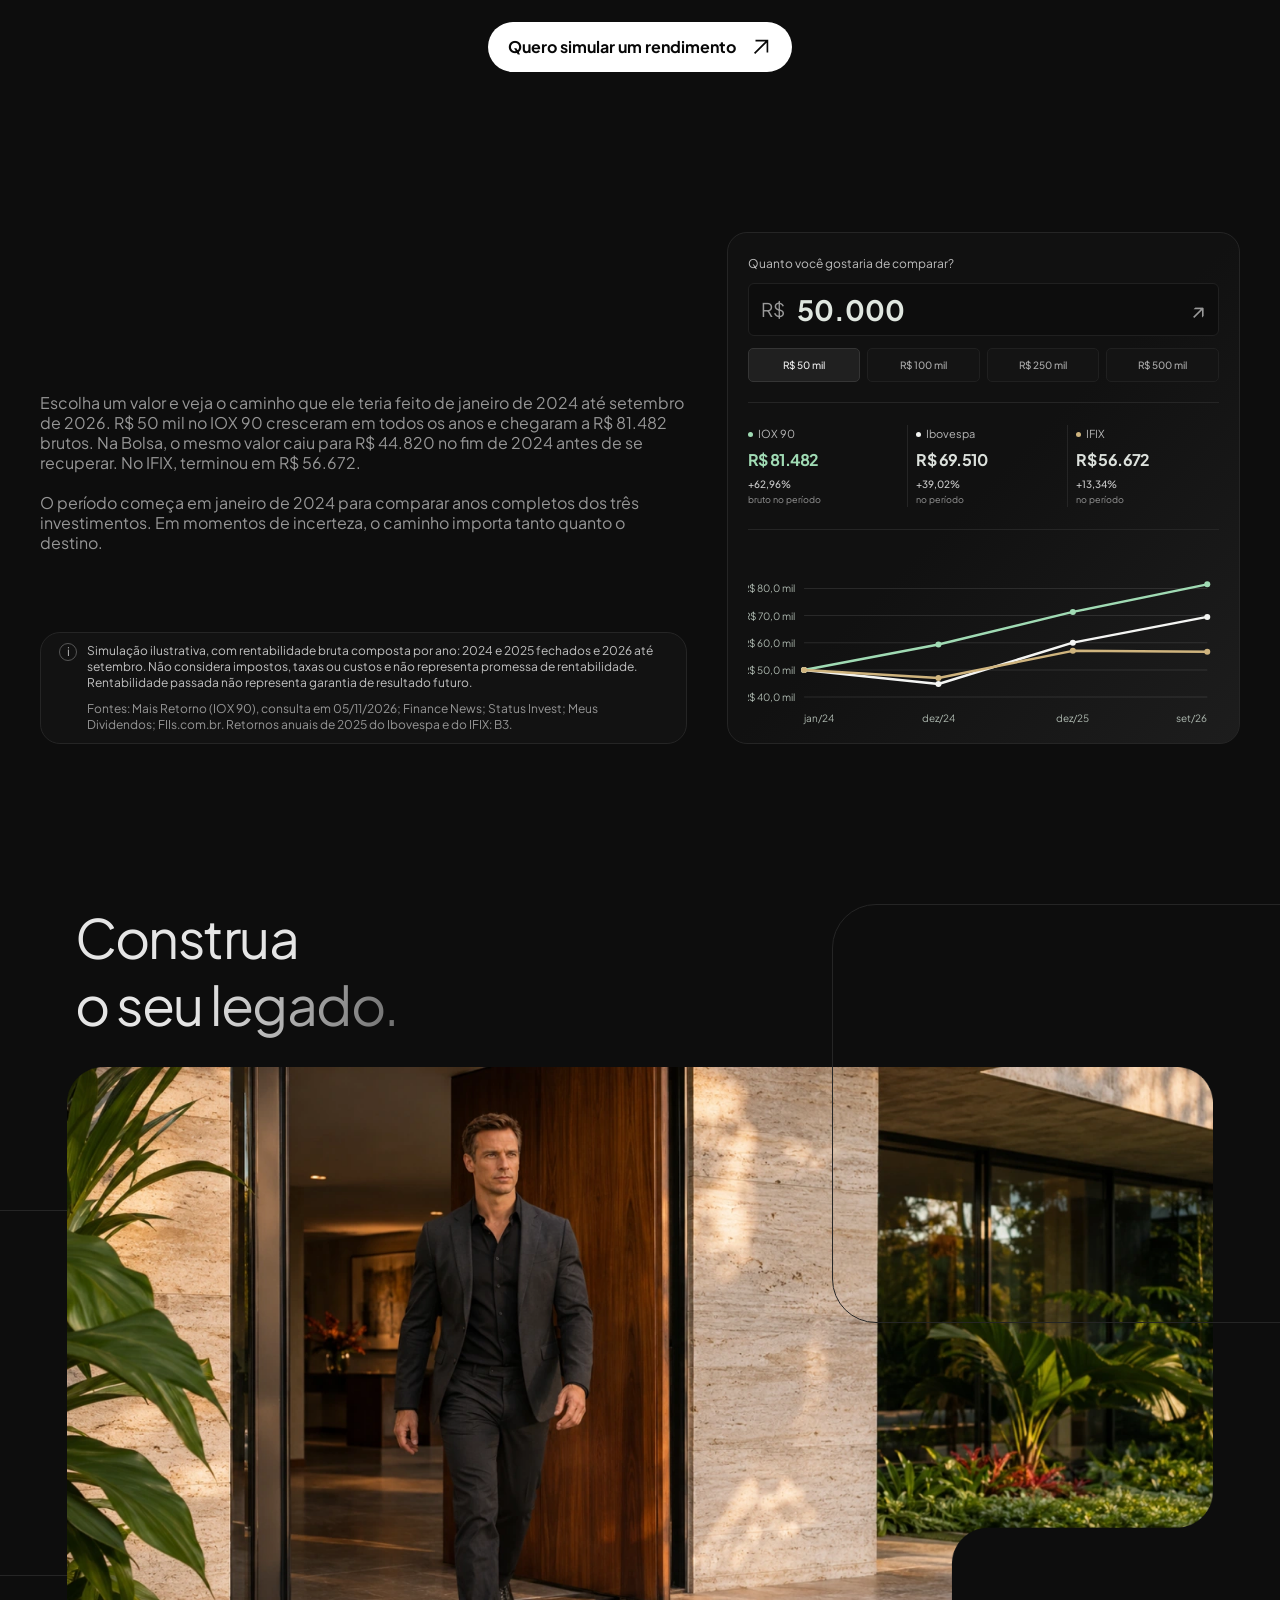
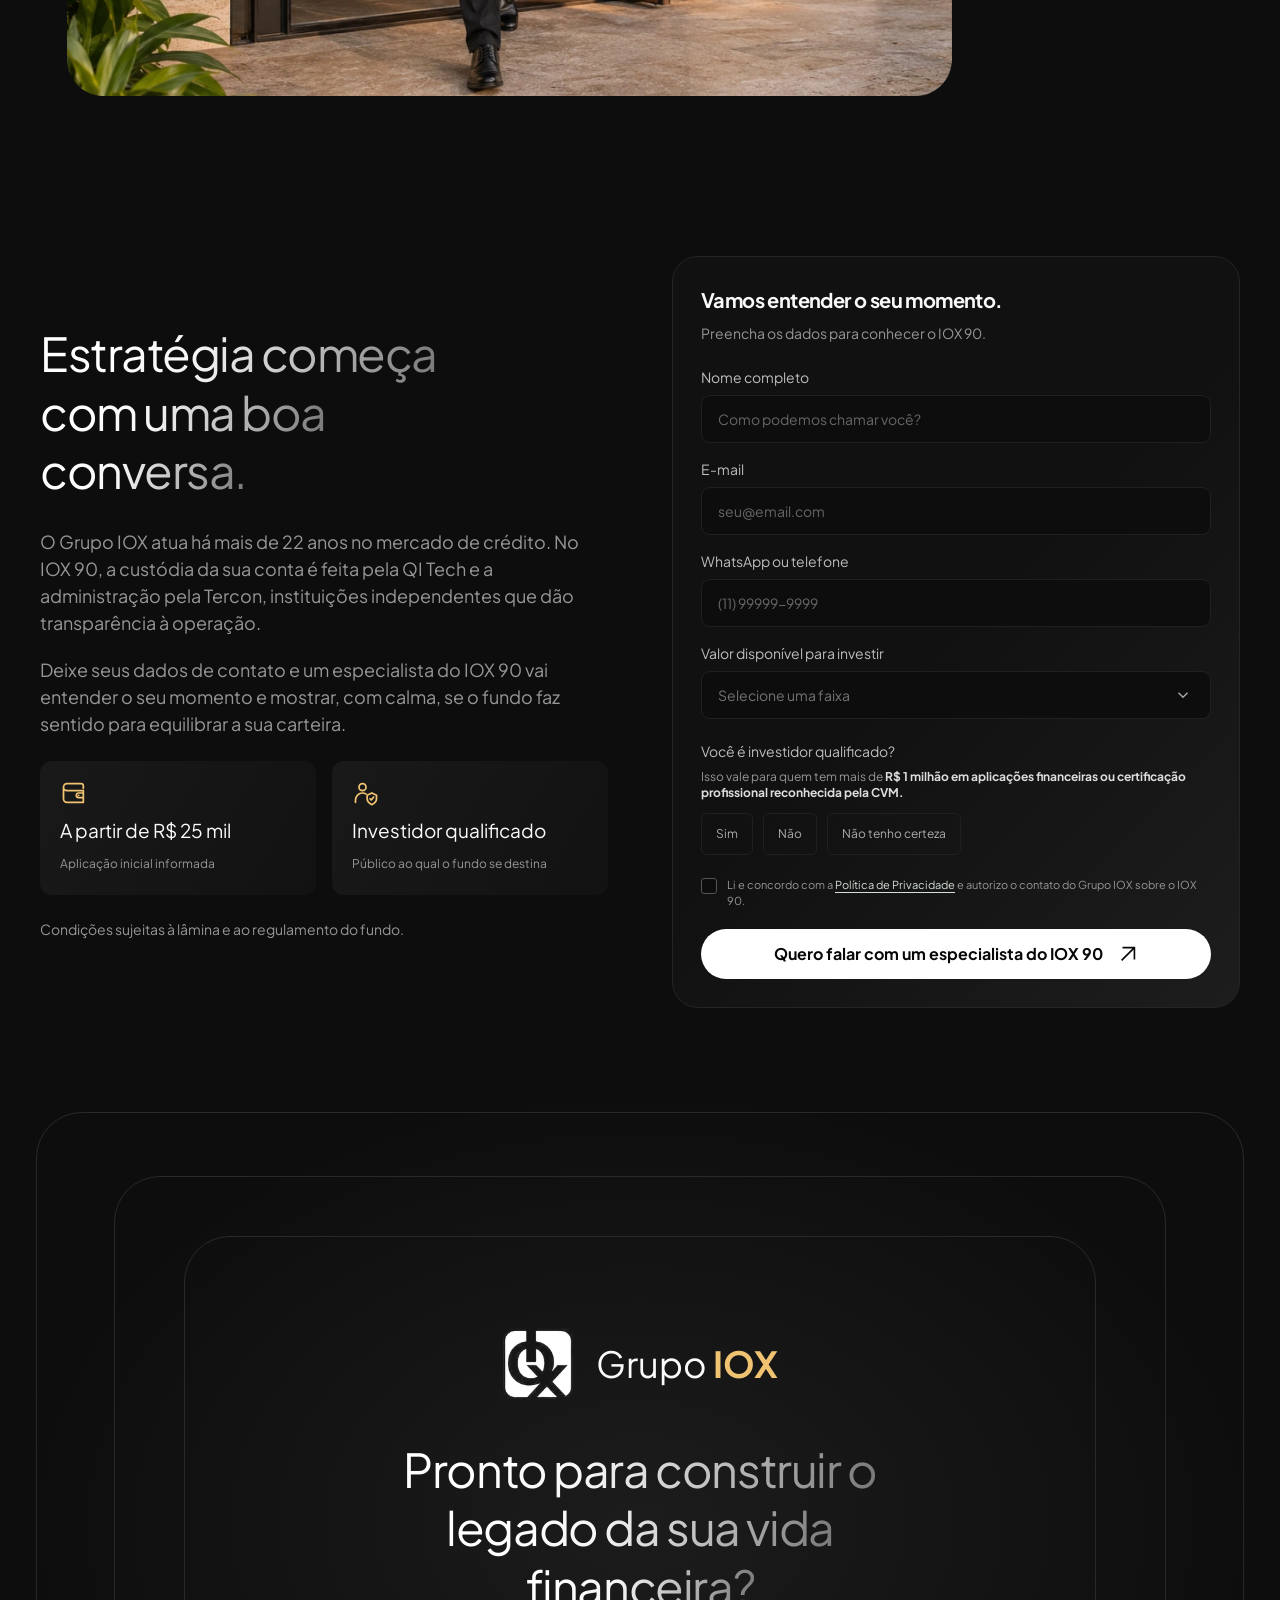
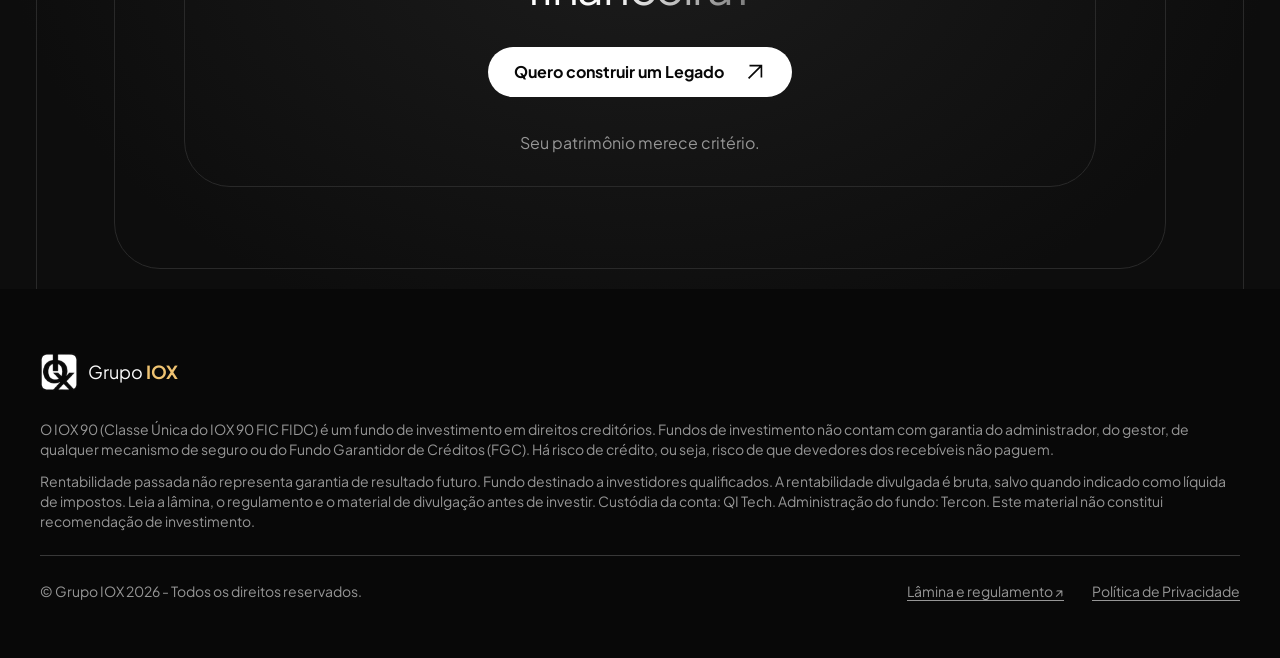
==== commit 51db50e6: "fix: invert legacy reveal in light theme and add mobile theme control" ====
--- a/index.html
+++ b/index.html
@@ -221,7 +221,13 @@
     </main>
     <footer class="site-footer">
       <div class="footer-inner">
-        <a class="brand footer-brand" href="./" aria-label="Grupo IOX — início"><img src="assets/images/iox-symbol.png" width="38" height="38" alt=""><span>Grupo <strong>IOX</strong></span></a>
+        <div class="footer-top">
+          <a class="brand footer-brand" href="./" aria-label="Grupo IOX — início"><img src="assets/images/iox-symbol.png" width="38" height="38" alt=""><span>Grupo <strong>IOX</strong></span></a>
+          <button class="theme-toggle theme-toggle--footer" type="button" aria-label="Ativar modo claro" title="Ativar modo claro" hidden>
+            <svg class="theme-sun" viewBox="0 0 24 24" aria-hidden="true"><circle cx="12" cy="12" r="4"/><path d="M12 2v2m0 16v2M2 12h2m16 0h2M5 5l1.5 1.5m11 11L19 19M5 19l1.5-1.5m11-11L19 5"/></svg>
+            <svg class="theme-moon" viewBox="0 0 24 24" aria-hidden="true"><path d="M20.5 13.2A8.6 8.6 0 0 1 10.8 3.5a8.6 8.6 0 1 0 9.7 9.7Z"/></svg>
+          </button>
+        </div>
         <div class="footer-legal">
           <p>O IOX 90 (Classe Única do IOX 90 FIC FIDC) é um fundo de investimento em direitos creditórios. Fundos de investimento não contam com garantia do administrador, do gestor, de qualquer mecanismo de seguro ou do Fundo Garantidor de Créditos (FGC). Há risco de crédito, ou seja, risco de que devedores dos recebíveis não paguem.</p>
           <p>Rentabilidade passada não representa garantia de resultado futuro. Fundo destinado a investidores qualificados. A rentabilidade divulgada é bruta, salvo quando indicado como líquida de impostos. Leia a lâmina, o regulamento e o material de divulgação antes de investir. Custódia da conta: QI Tech. Administração do fundo: Tercon. Este material não constitui recomendação de investimento.</p>
--- a/theme.css
+++ b/theme.css
@@ -5,6 +5,8 @@
 .header-actions .header-contact { margin-right: 0; }
 .theme-toggle { display: grid; place-items: center; flex: 0 0 50px; width: 50px; height: 50px; padding: 0; border: 0; border-radius: 50%; color: #efc372; background: #202020; cursor: pointer; }
 .theme-toggle:hover { background: #2a2a2a; }
+.footer-top { display: flex; align-items: center; justify-content: space-between; gap: 20px; }
+.theme-toggle--footer { display: none; }
 .theme-toggle svg { width: 23px; height: 23px; fill: none; stroke: currentColor; stroke-width: 1.6; stroke-linecap: round; stroke-linejoin: round; }
 .theme-toggle .theme-moon { display: none; }
 [data-theme="light"] .theme-toggle .theme-moon { display: block; }
@@ -104,7 +106,11 @@
 [data-theme="light"] #journey-series text[data-series="ibov"] { fill: #545a62 !important; stroke: none; }
 [data-theme="light"] #journey-series circle[data-series="ifix"],
 [data-theme="light"] #journey-series text[data-series="ifix"] { fill: #9b6d22 !important; stroke: none; }
-[data-theme="light"] .legacy.has-reveal { background: #fff; }
+[data-theme="light"] .legacy { background: #0d0d0d; color: #f2f2f2; }
+[data-theme="light"] .legacy.has-reveal { background: #faf9f6; }
+[data-theme="light"] .legacy.has-reveal::before { background: #0d0d0d; }
+[data-theme="light"] .legacy-title > span:last-child { background-image: linear-gradient(100deg, #f2f2f2 38%, #7a7a7a 100%); }
+[data-theme="light"] .legacy-outline { border-color: #555; }
 [data-theme="light"] .contact-facts > div { background: var(--card-surface); }
 [data-theme="light"] .contact-facts svg { stroke: #95651d; }
 [data-theme="light"] .select-trigger.is-placeholder { color: #716b63; }
@@ -131,7 +137,8 @@
 
 @media (max-width: 1000px) {
   :root { --header-height: 84px; }
-  .theme-toggle { display: none; }
+  .header-actions .theme-toggle { display: none; }
+  .theme-toggle--footer { display: grid; width: 44px; height: 44px; flex-basis: 44px; }
 }
 @media (max-width: 540px) {
   :root { --header-height: 76px; }
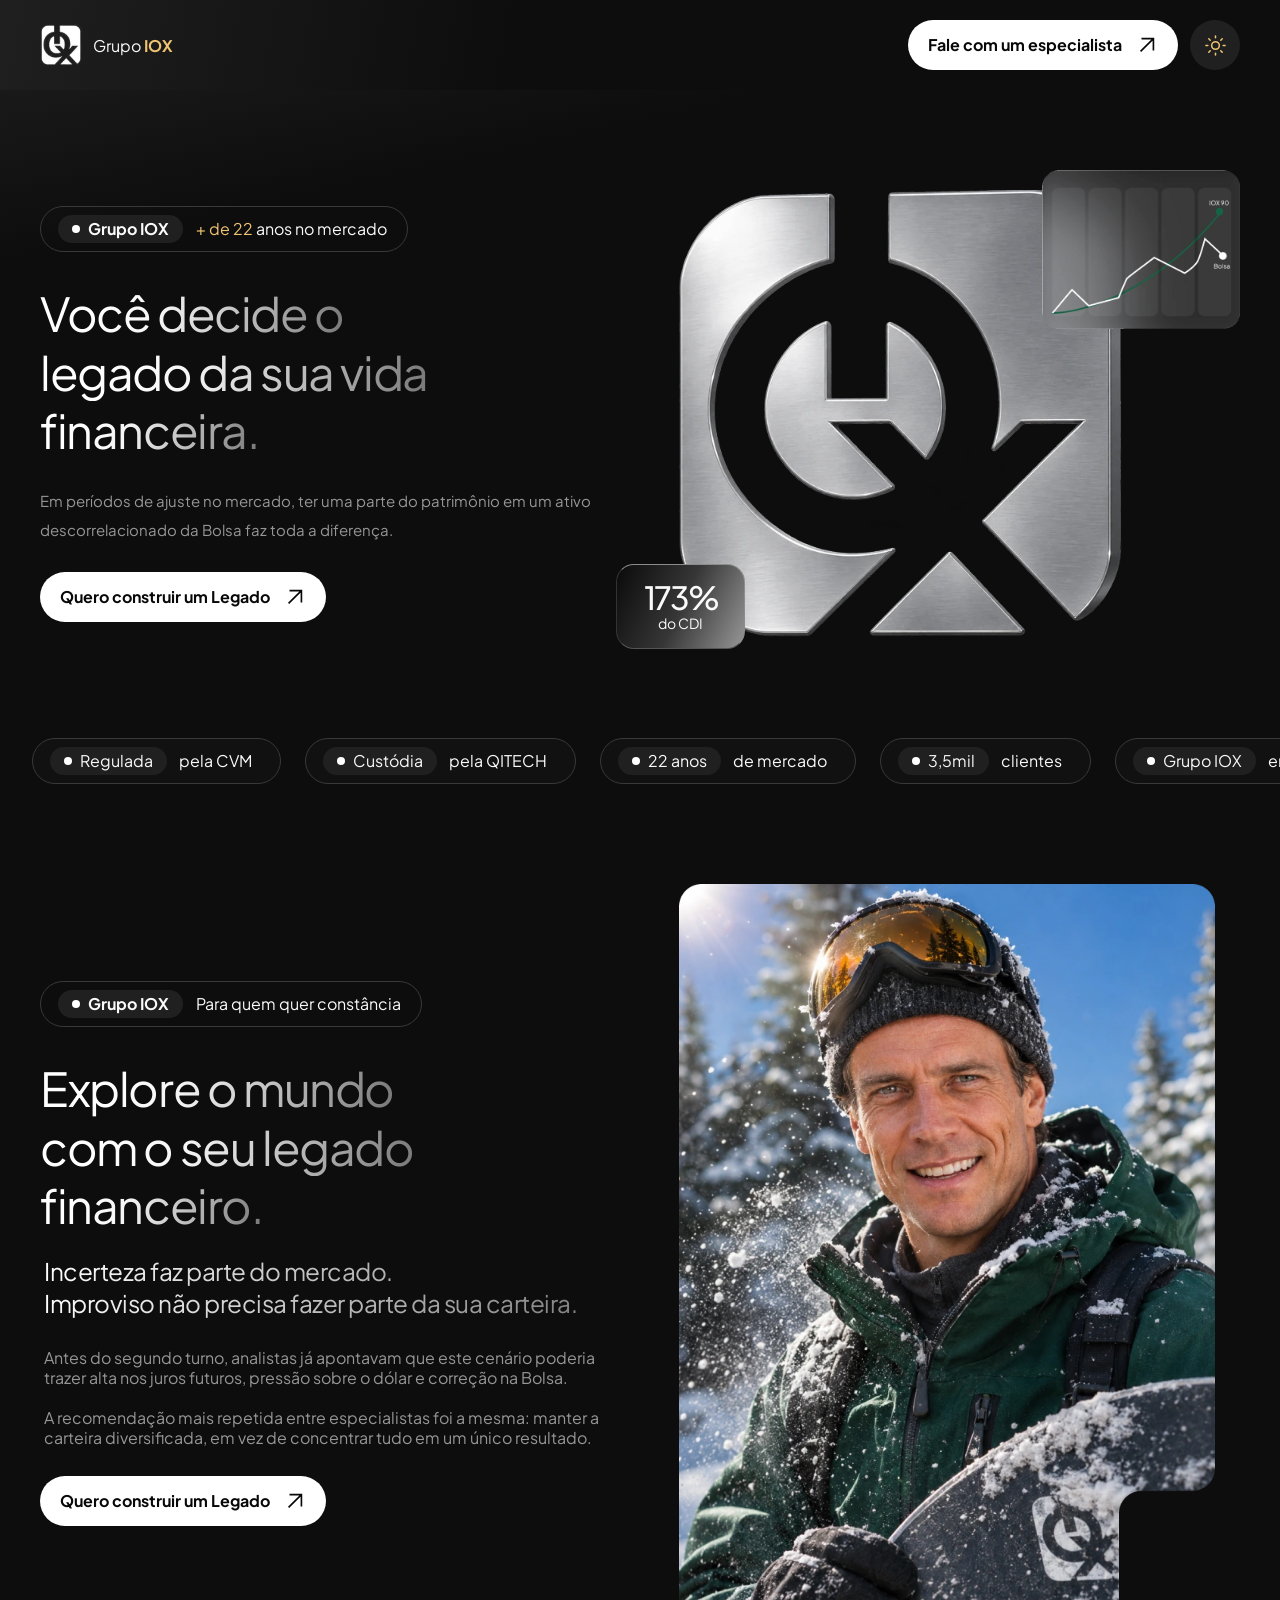
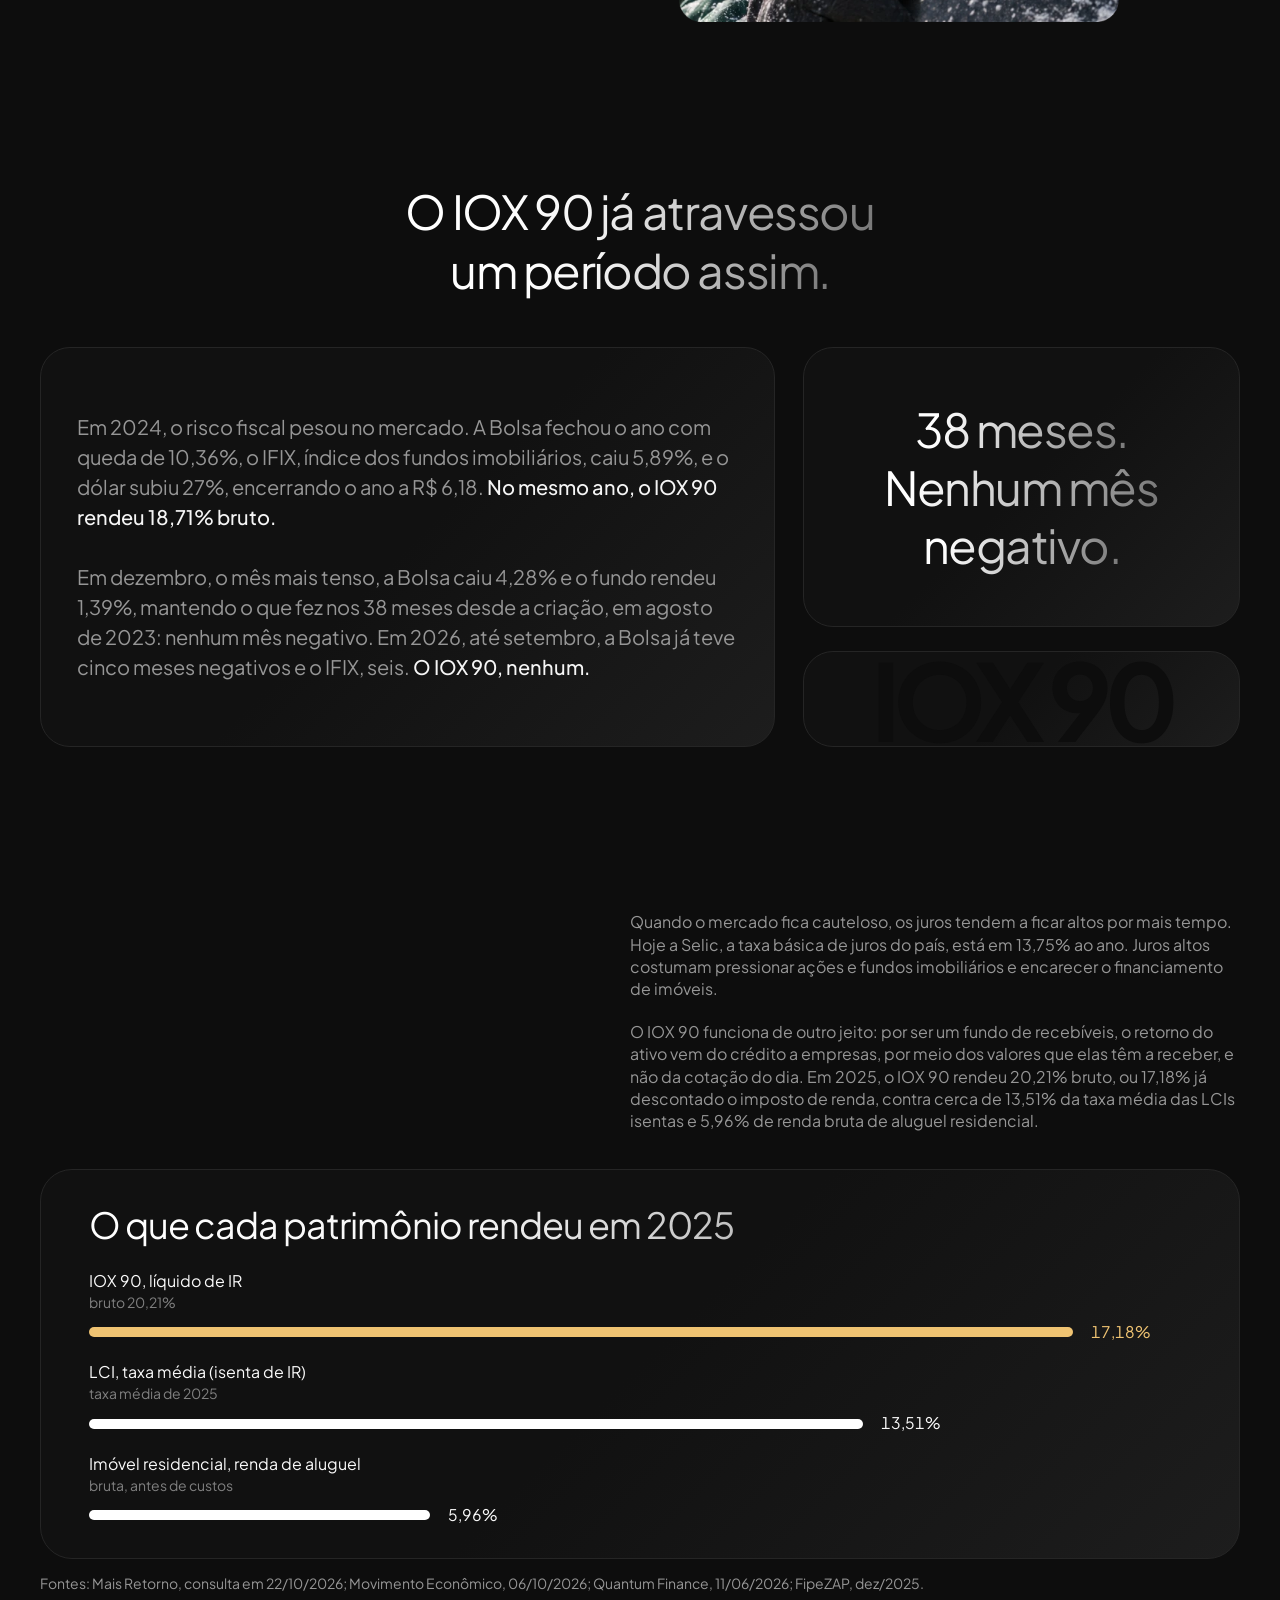
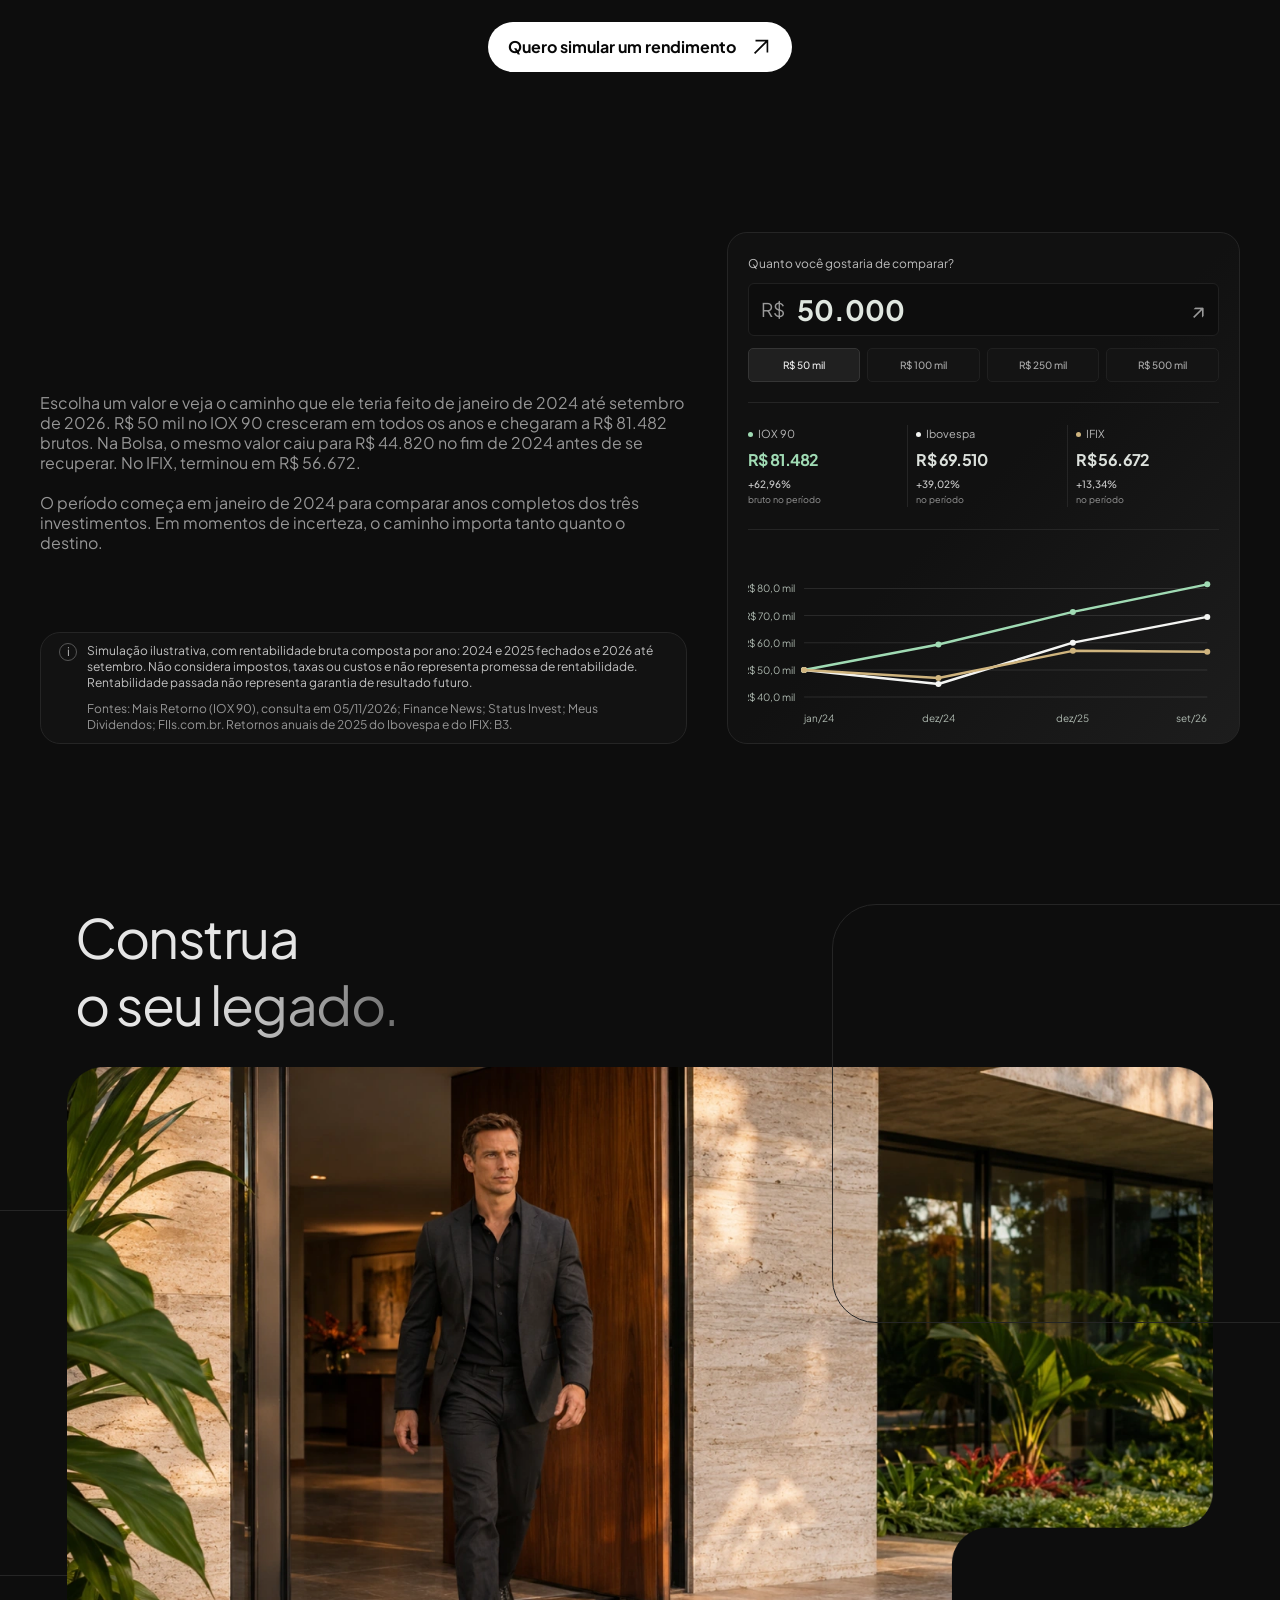
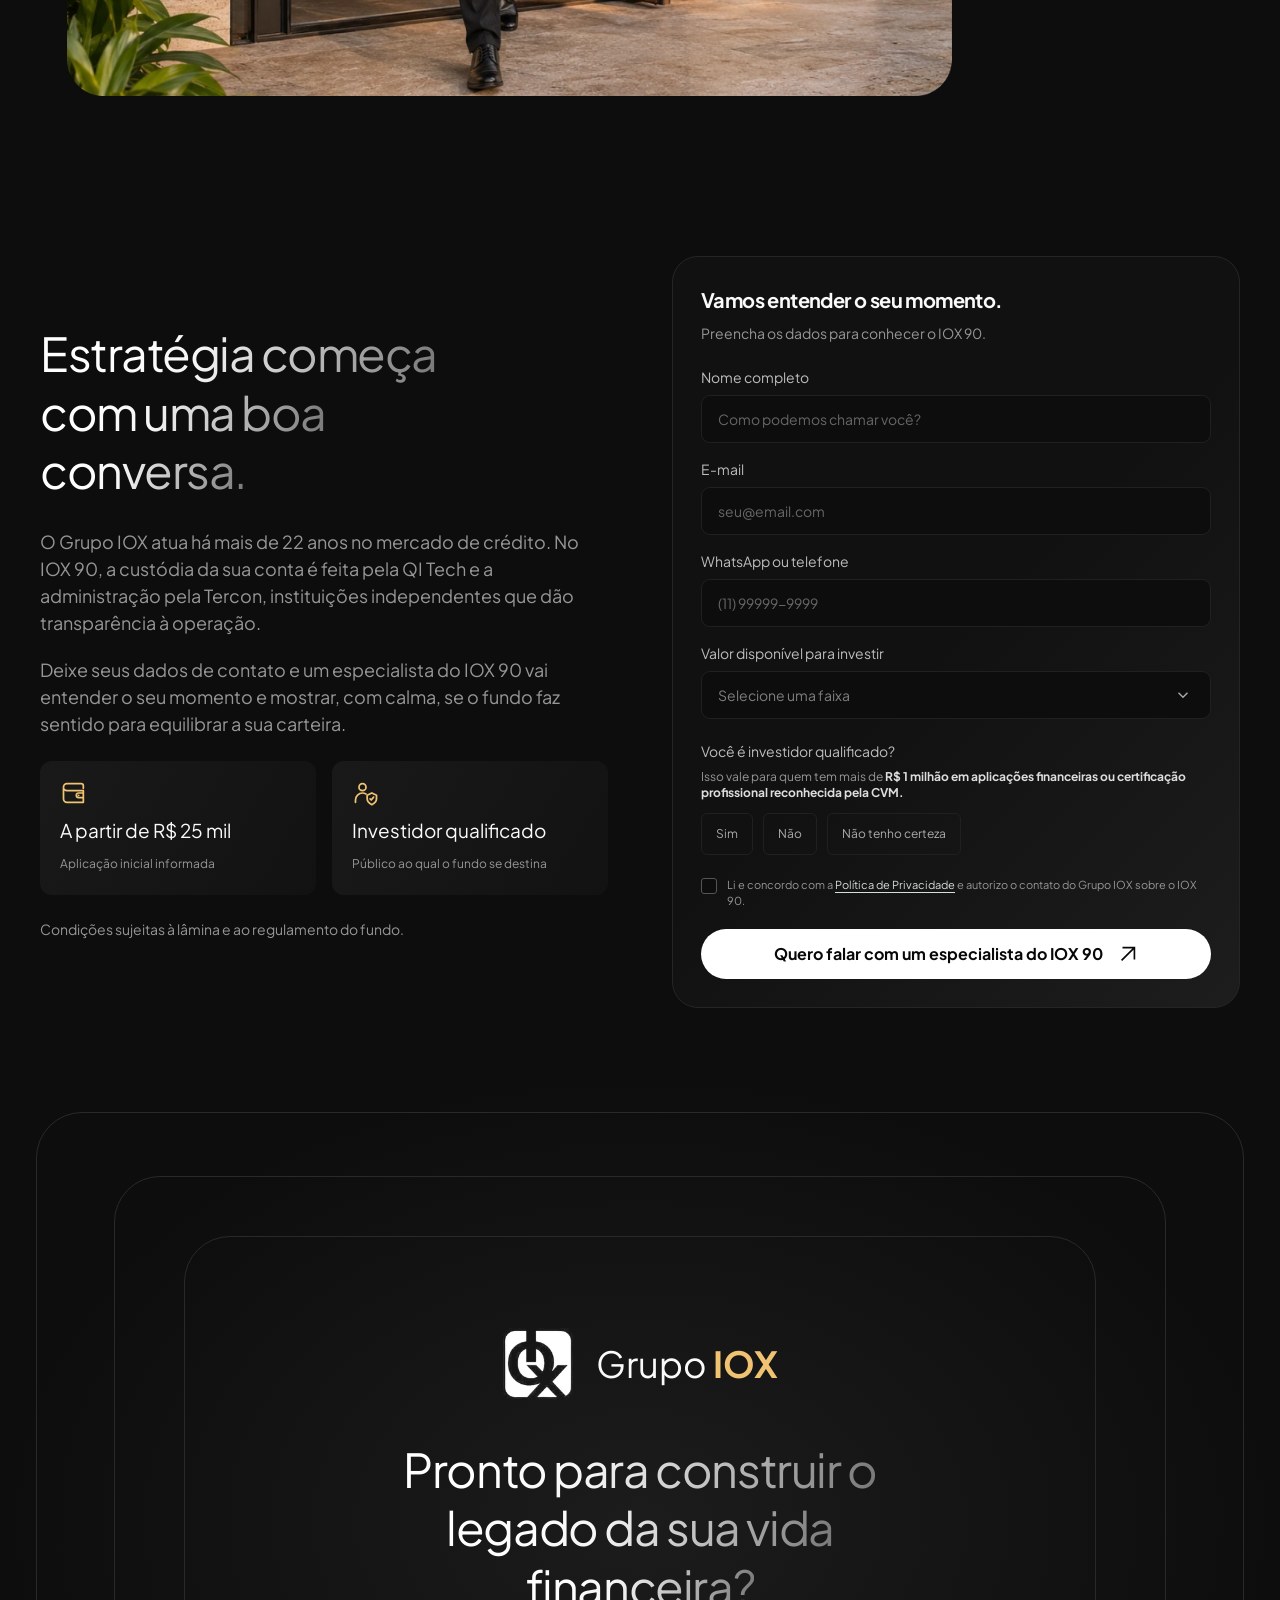
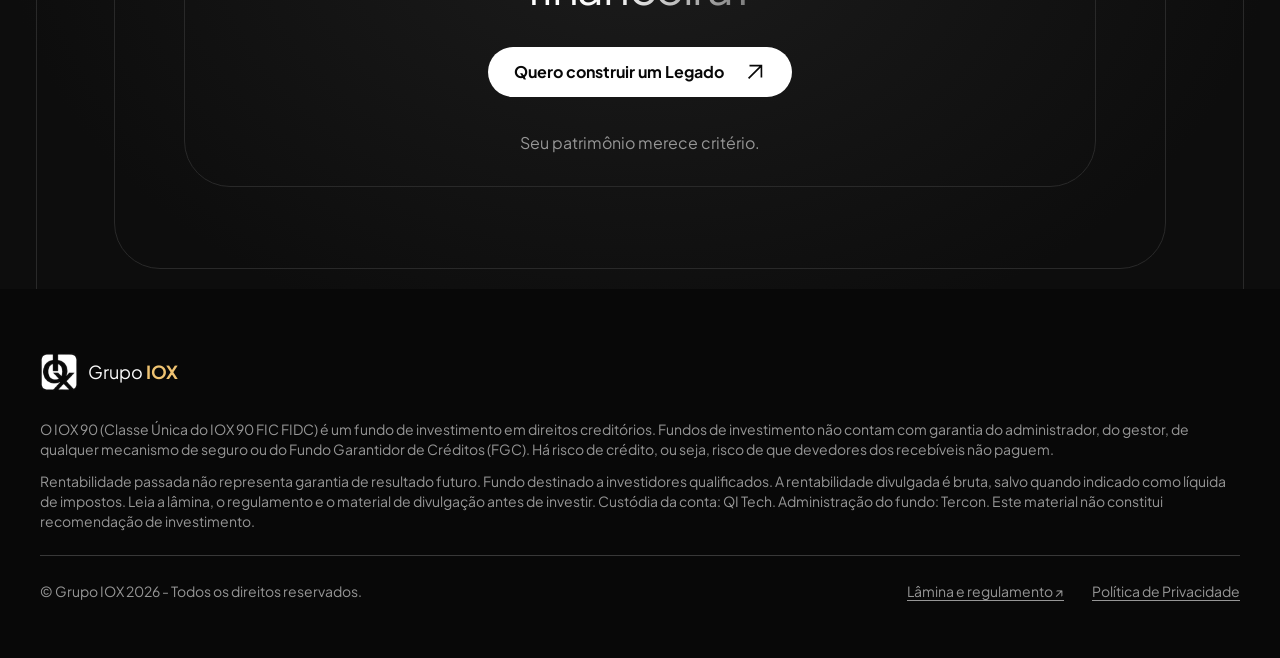
==== commit 2c86048f: "perf: serve metallic hero symbol as WebP" ====
--- a/index.html
+++ b/index.html
@@ -6,6 +6,8 @@
     <meta name="theme-color" content="#0d0d0d">
     <meta name="description" content="Você decide o legado da sua vida financeira. Conheça o Grupo IOX e converse com um especialista.">
     <title>Grupo IOX | Construa seu legado financeiro</title>
+    <link rel="canonical" href="https://iox-lp-nova.pages.dev/">
+    <link rel="describedby" href="/llms.txt" type="text/plain">
     <script src="theme.js"></script>
     <link rel="icon" href="assets/images/iox-symbol.png" type="image/png">
     <link rel="preload" href="assets/fonts/plus-jakarta-sans-400.ttf" as="font" type="font/ttf" crossorigin>
@@ -50,7 +52,7 @@
             </a>
           </div>
           <div class="hero-art" role="img" aria-label="Símbolo metálico do Grupo IOX, com gráfico ilustrativo do IOX 90 e da Bolsa e destaque de 173% do CDI.">
-            <img class="metal-symbol" src="assets/images/iox-metal.png" width="558" height="561" alt="" fetchpriority="high">
+            <img class="metal-symbol" src="assets/images/iox-metal.webp" width="562" height="567" alt="" fetchpriority="high">
             <div class="floating-card chart-card"><img class="performance-chart card-surface" src="assets/images/iox-chart.webp" width="494" height="396" alt=""></div>
             <div class="floating-card number-card"><div class="performance-number card-surface" aria-hidden="true"><strong>173%</strong><span>do CDI</span></div></div>
           </div>
--- a/styles.css
+++ b/styles.css
@@ -238,7 +238,7 @@
 .select-trigger[aria-expanded="true"] svg { transform: rotate(180deg); }
 .select-trigger[aria-invalid="true"] { border-color: #c7756e; }
 .select-trigger.is-placeholder { color: #aaa; }
-.select-trigger.is-placeholder > span { opacity: .65; }
+.select-trigger.is-placeholder > span { opacity: .72; }
 .select-options { position: absolute; z-index: 20; top: calc(100% + 8px); left: 0; right: 0; max-height: min(260px, 40vh); overflow-y: auto; margin: 0; padding: 6px; list-style: none; border: 1px solid #353535; border-radius: 10px; background: #171717; }
 .select-option { display: flex; align-items: center; min-height: 44px; padding: 10px 12px; border-radius: 6px; color: #c2c2c2; font-size: 14px; line-height: 22px; cursor: pointer; }
 .select-option:hover, .select-option.is-active { background: #262626; color: #fff; }
--- a/theme.css
+++ b/theme.css
@@ -114,6 +114,7 @@
 [data-theme="light"] .contact-facts > div { background: var(--card-surface); }
 [data-theme="light"] .contact-facts svg { stroke: #95651d; }
 [data-theme="light"] .select-trigger.is-placeholder { color: #716b63; }
+[data-theme="light"] .select-trigger.is-placeholder > span { opacity: 1; }
 [data-theme="light"] .select-options { background: #fff; border-color: var(--card-border); }
 [data-theme="light"] .select-option { color: #514c45; }
 [data-theme="light"] .select-option:hover,
